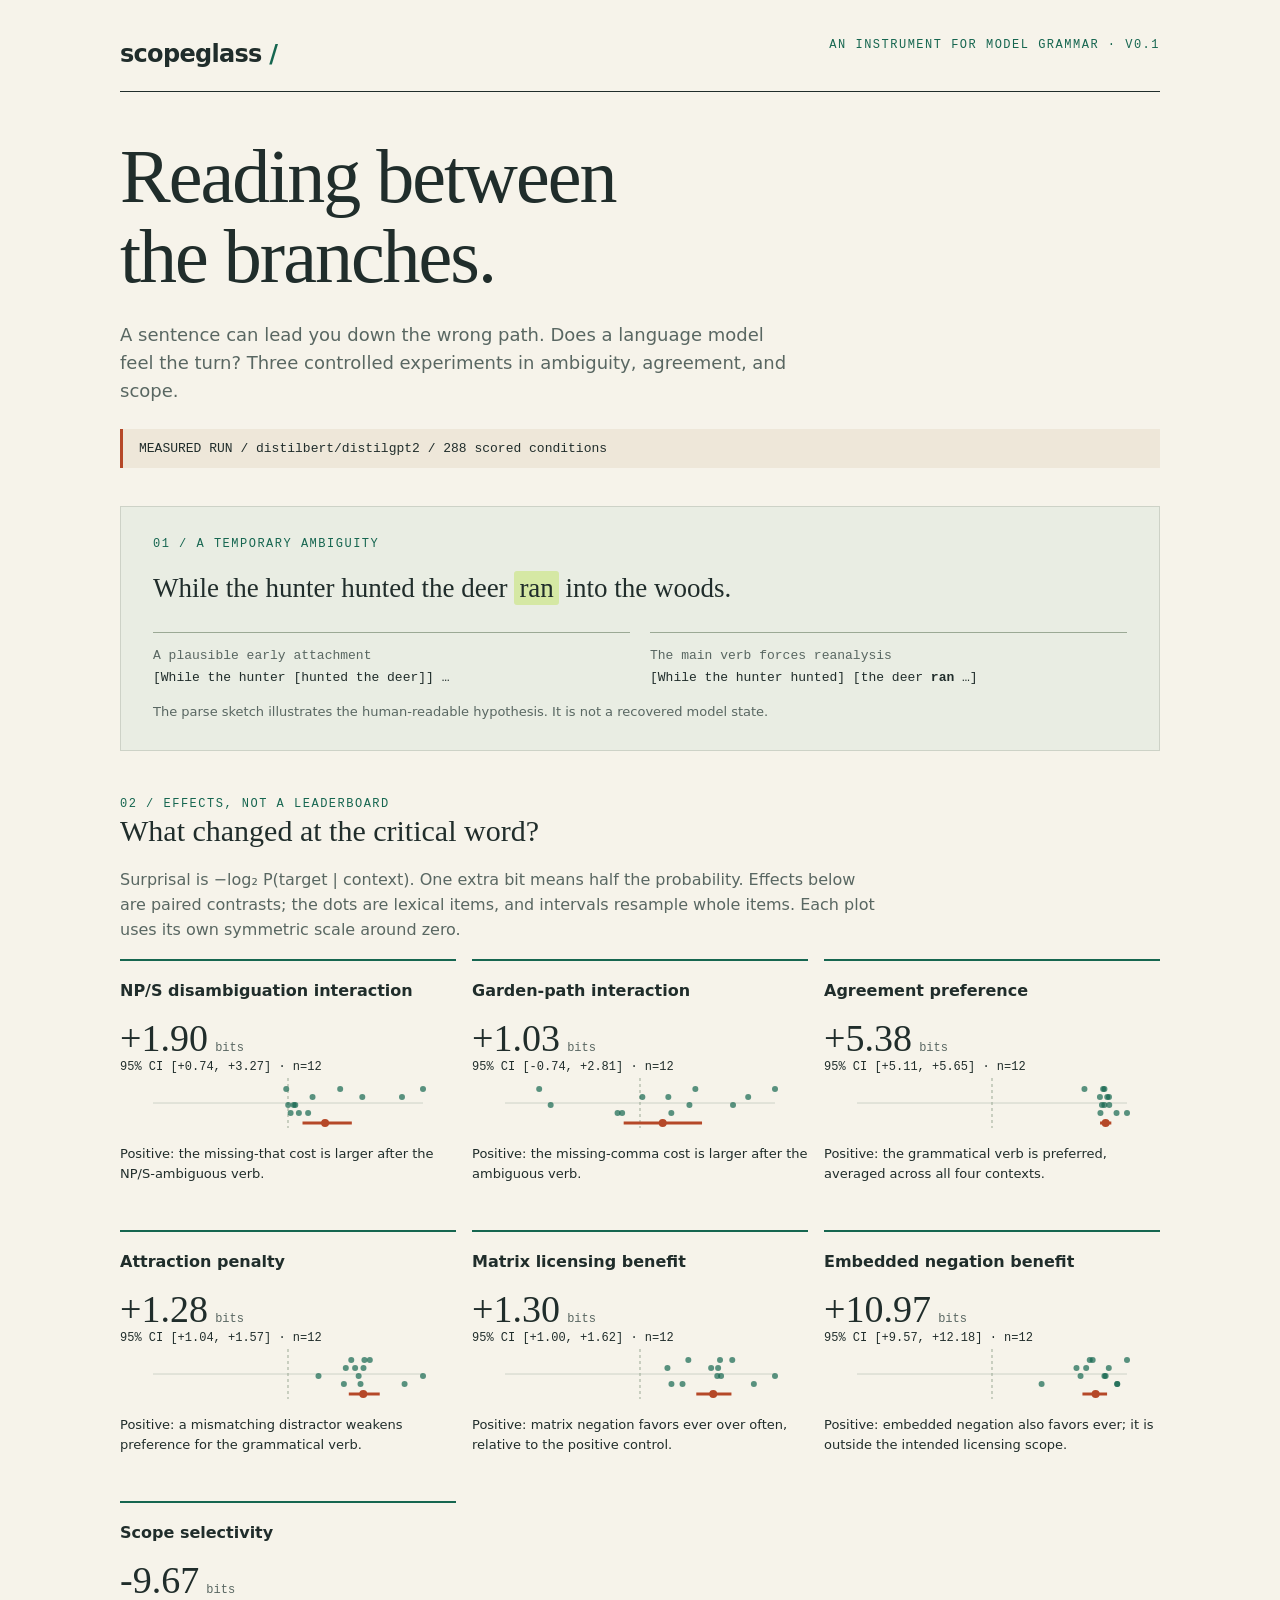
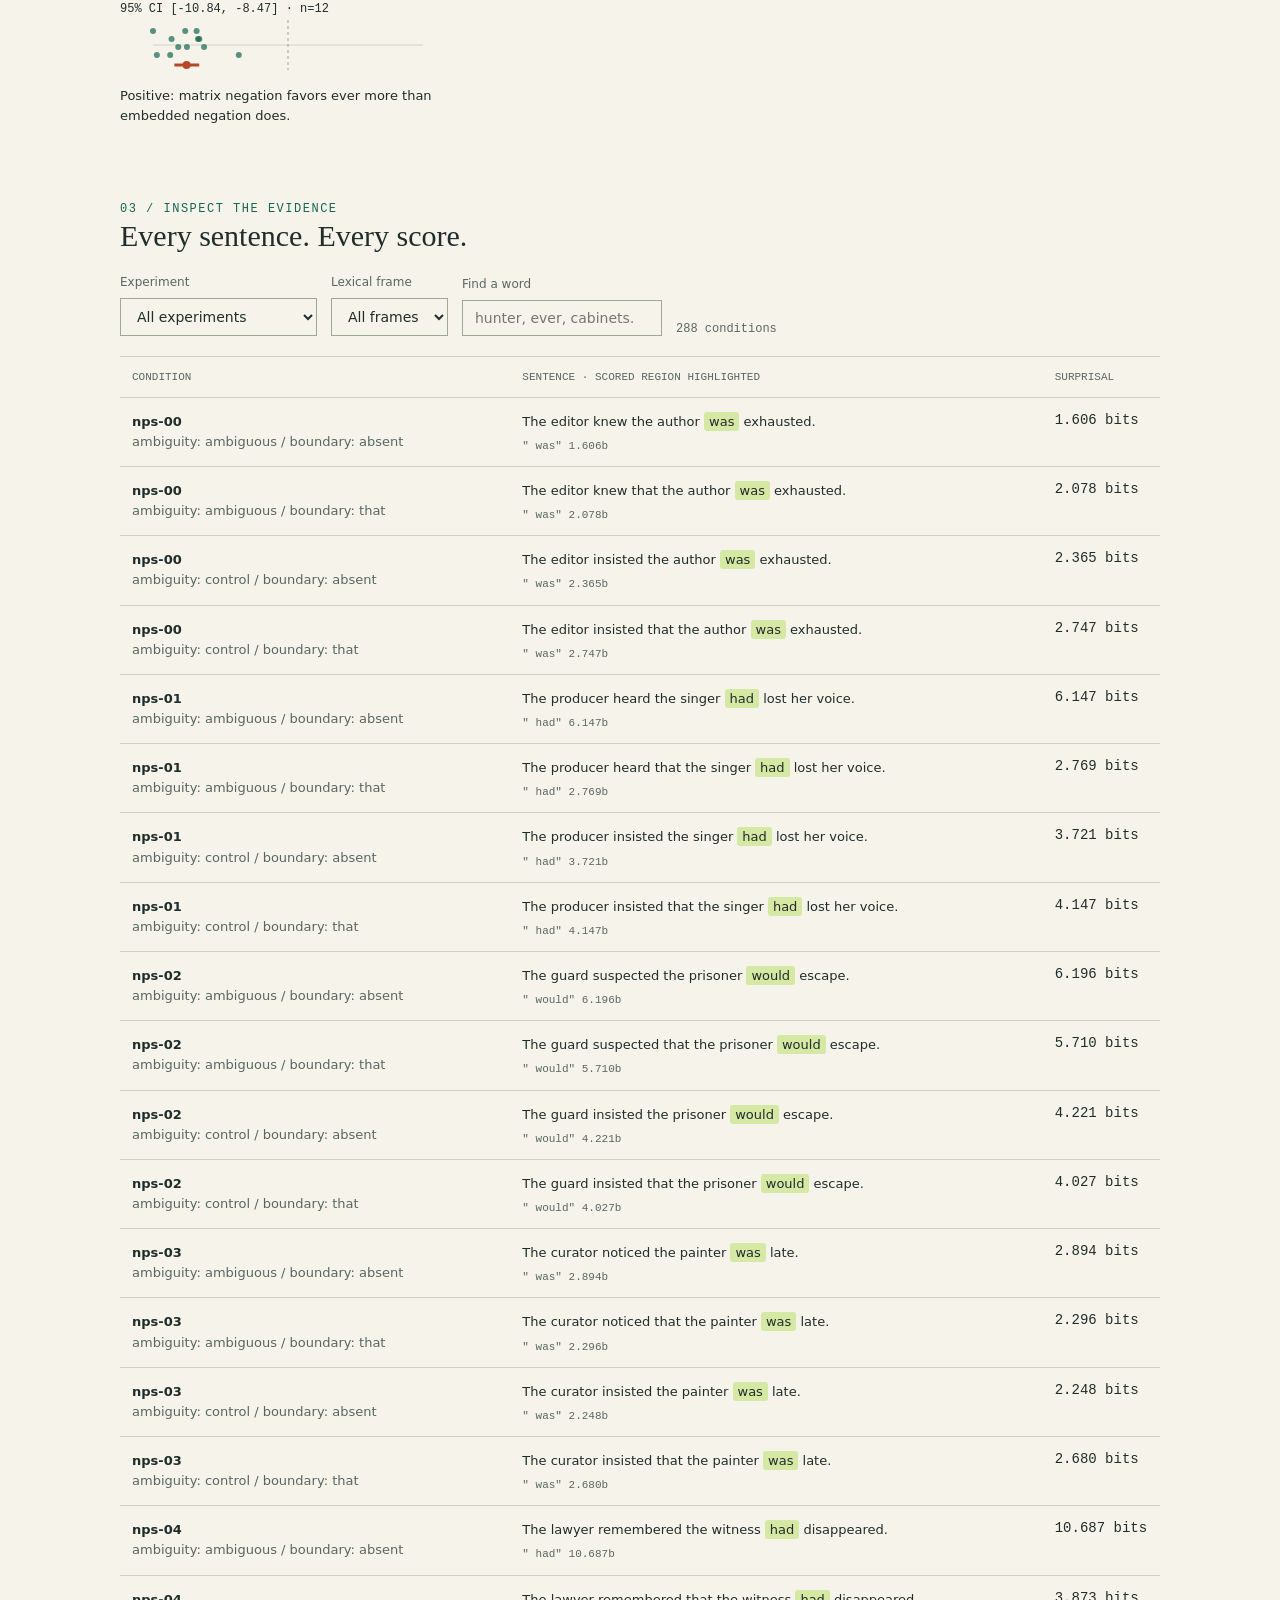
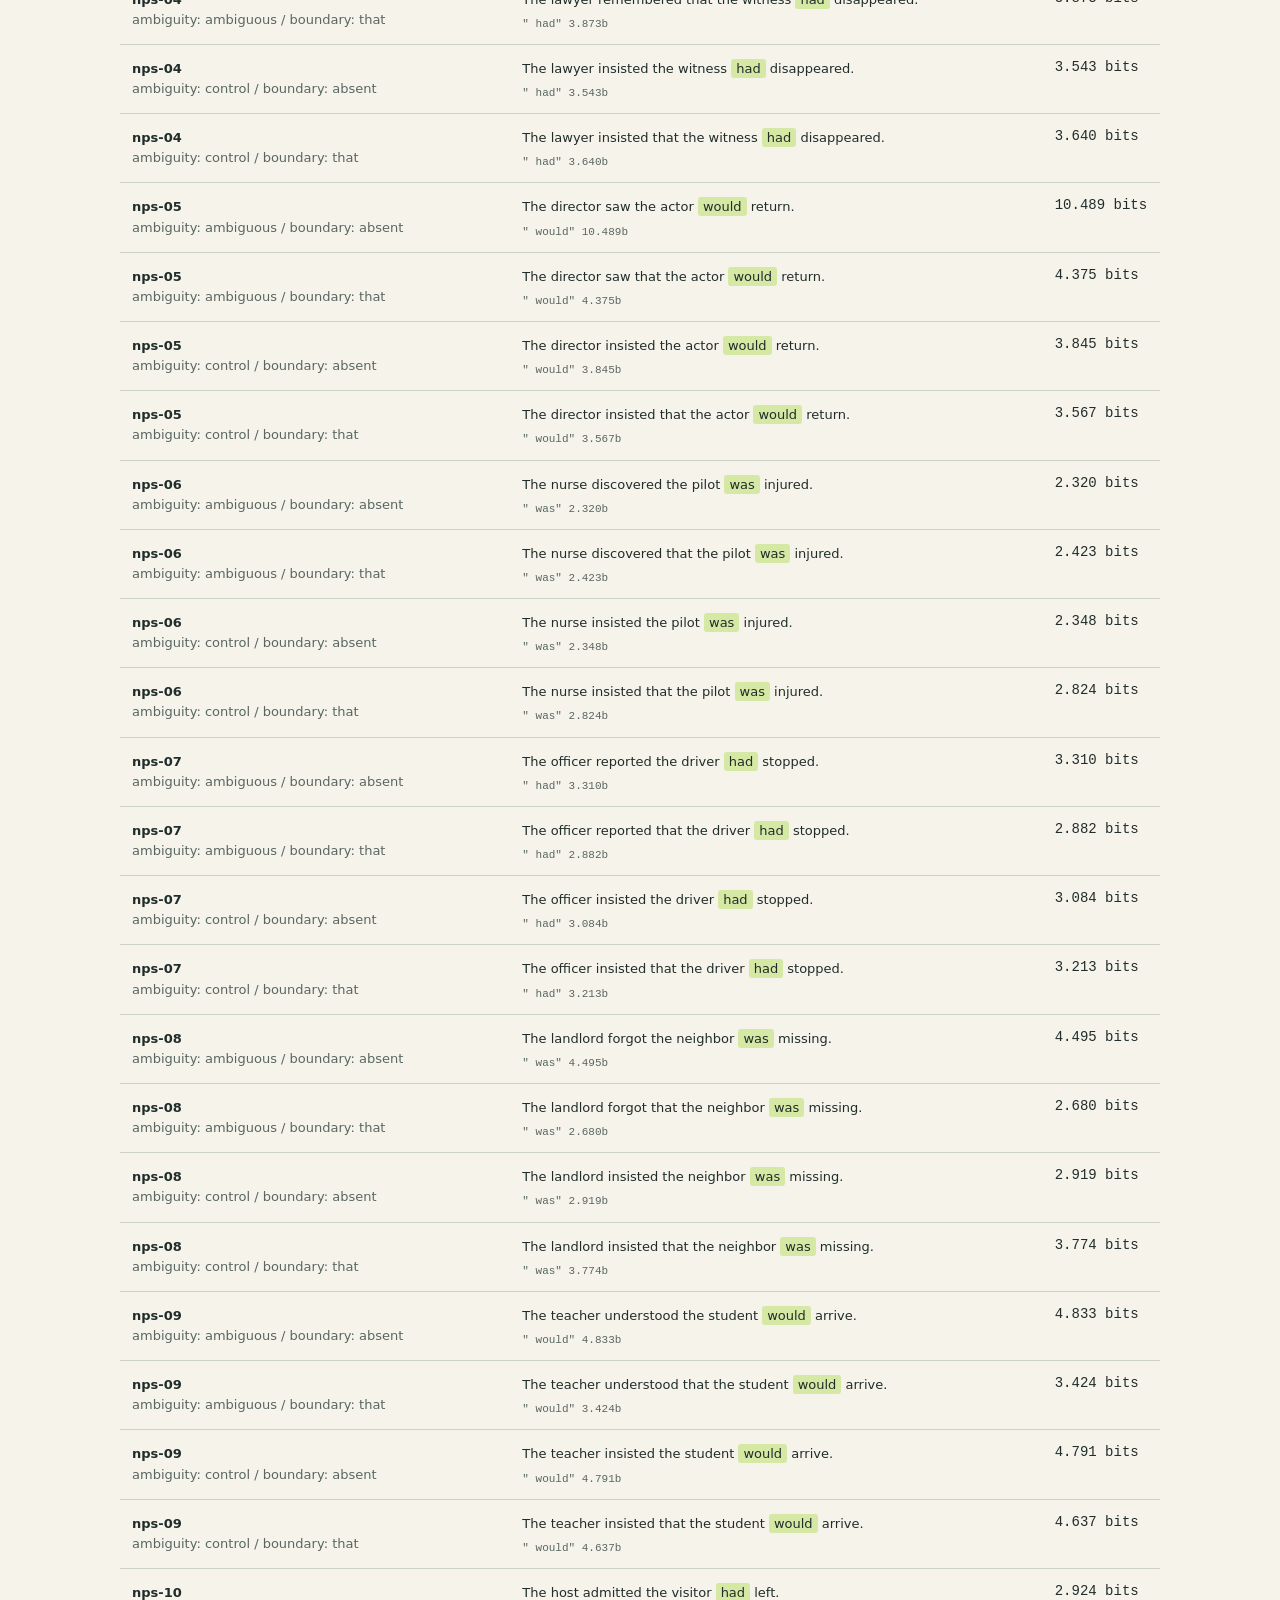
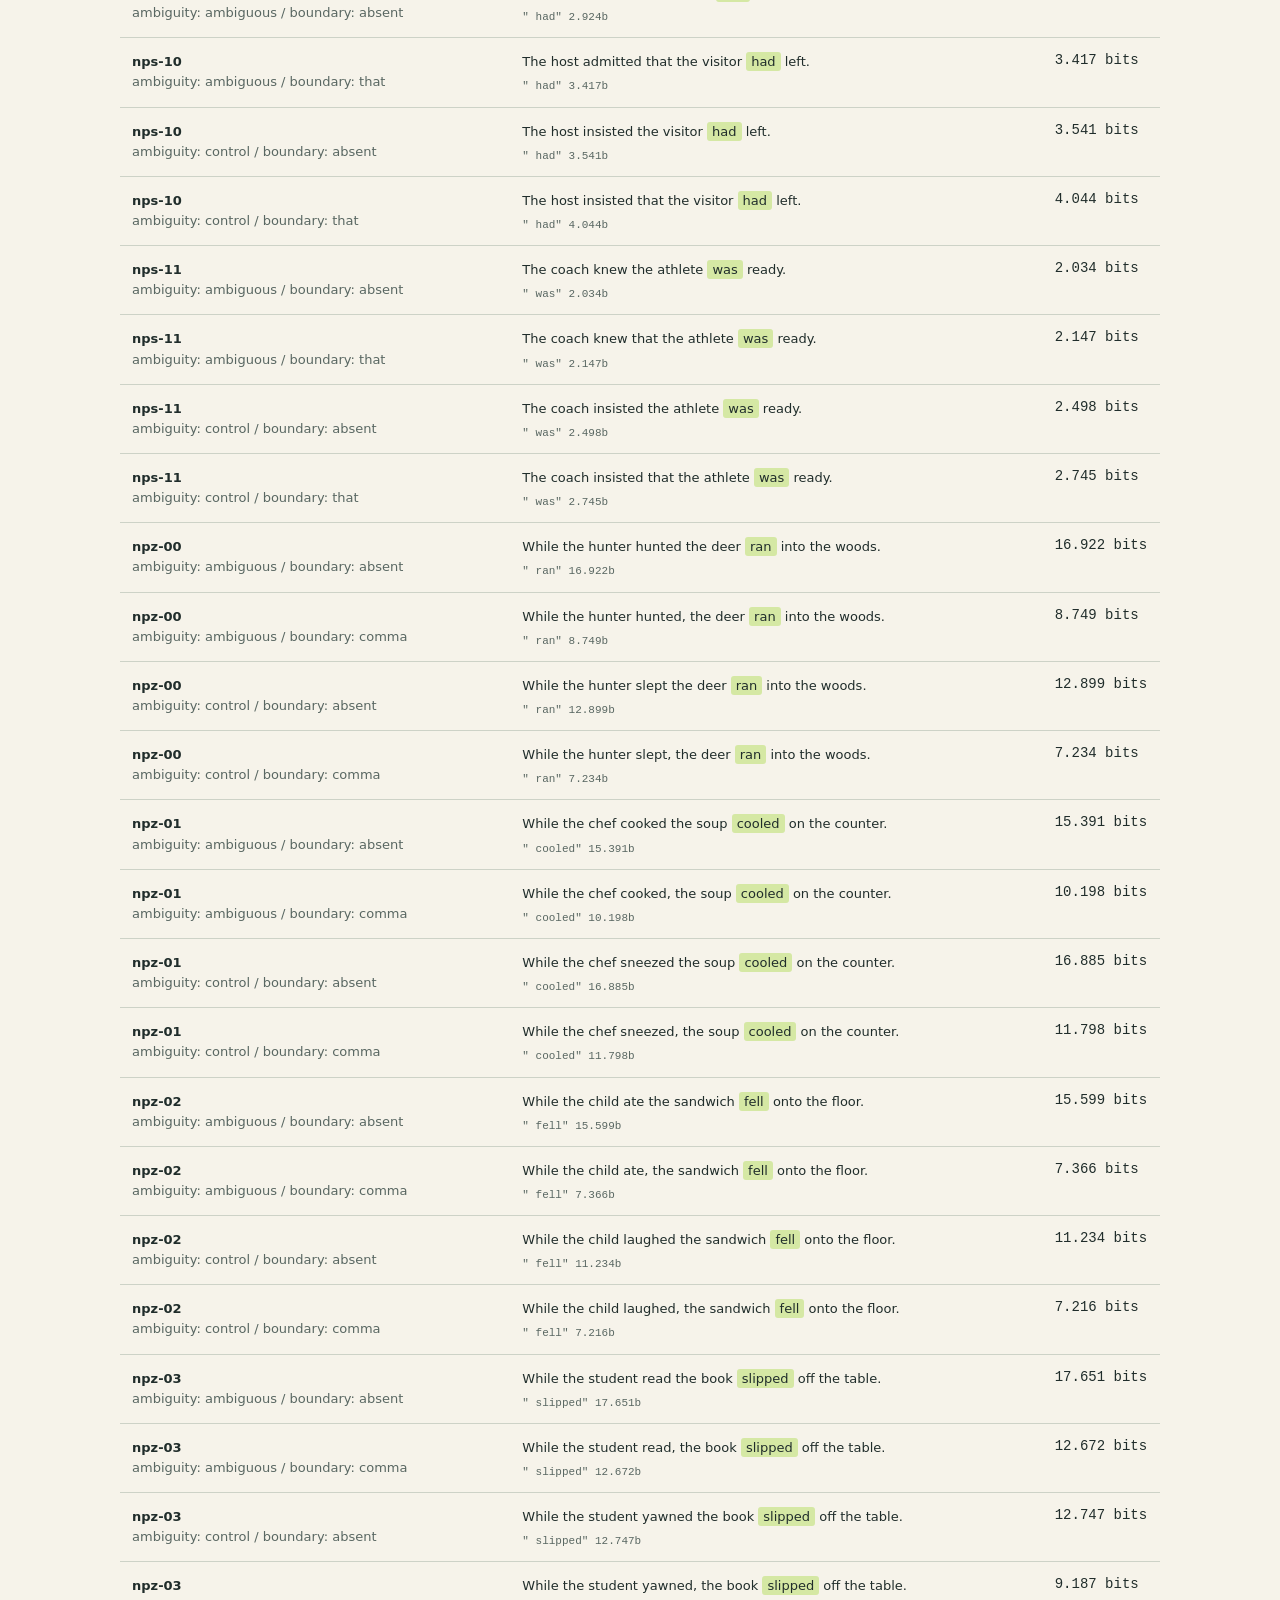
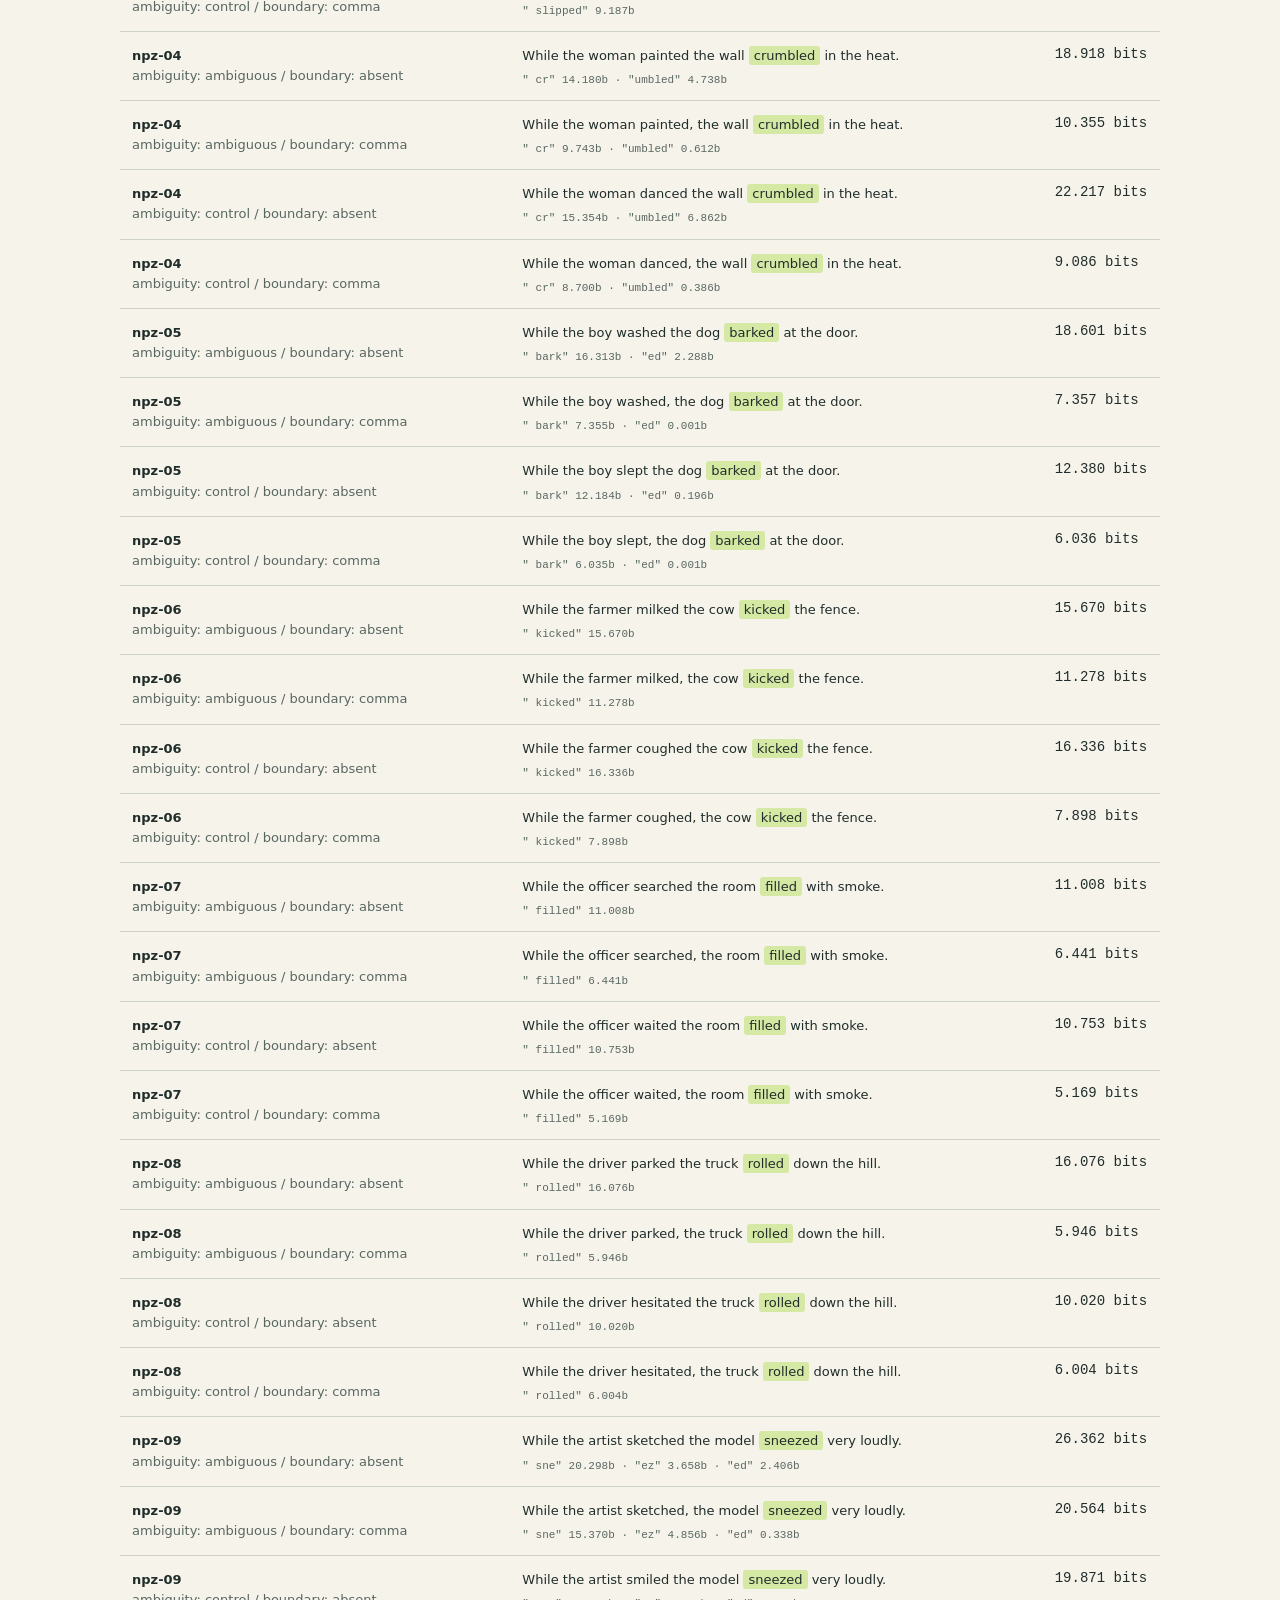
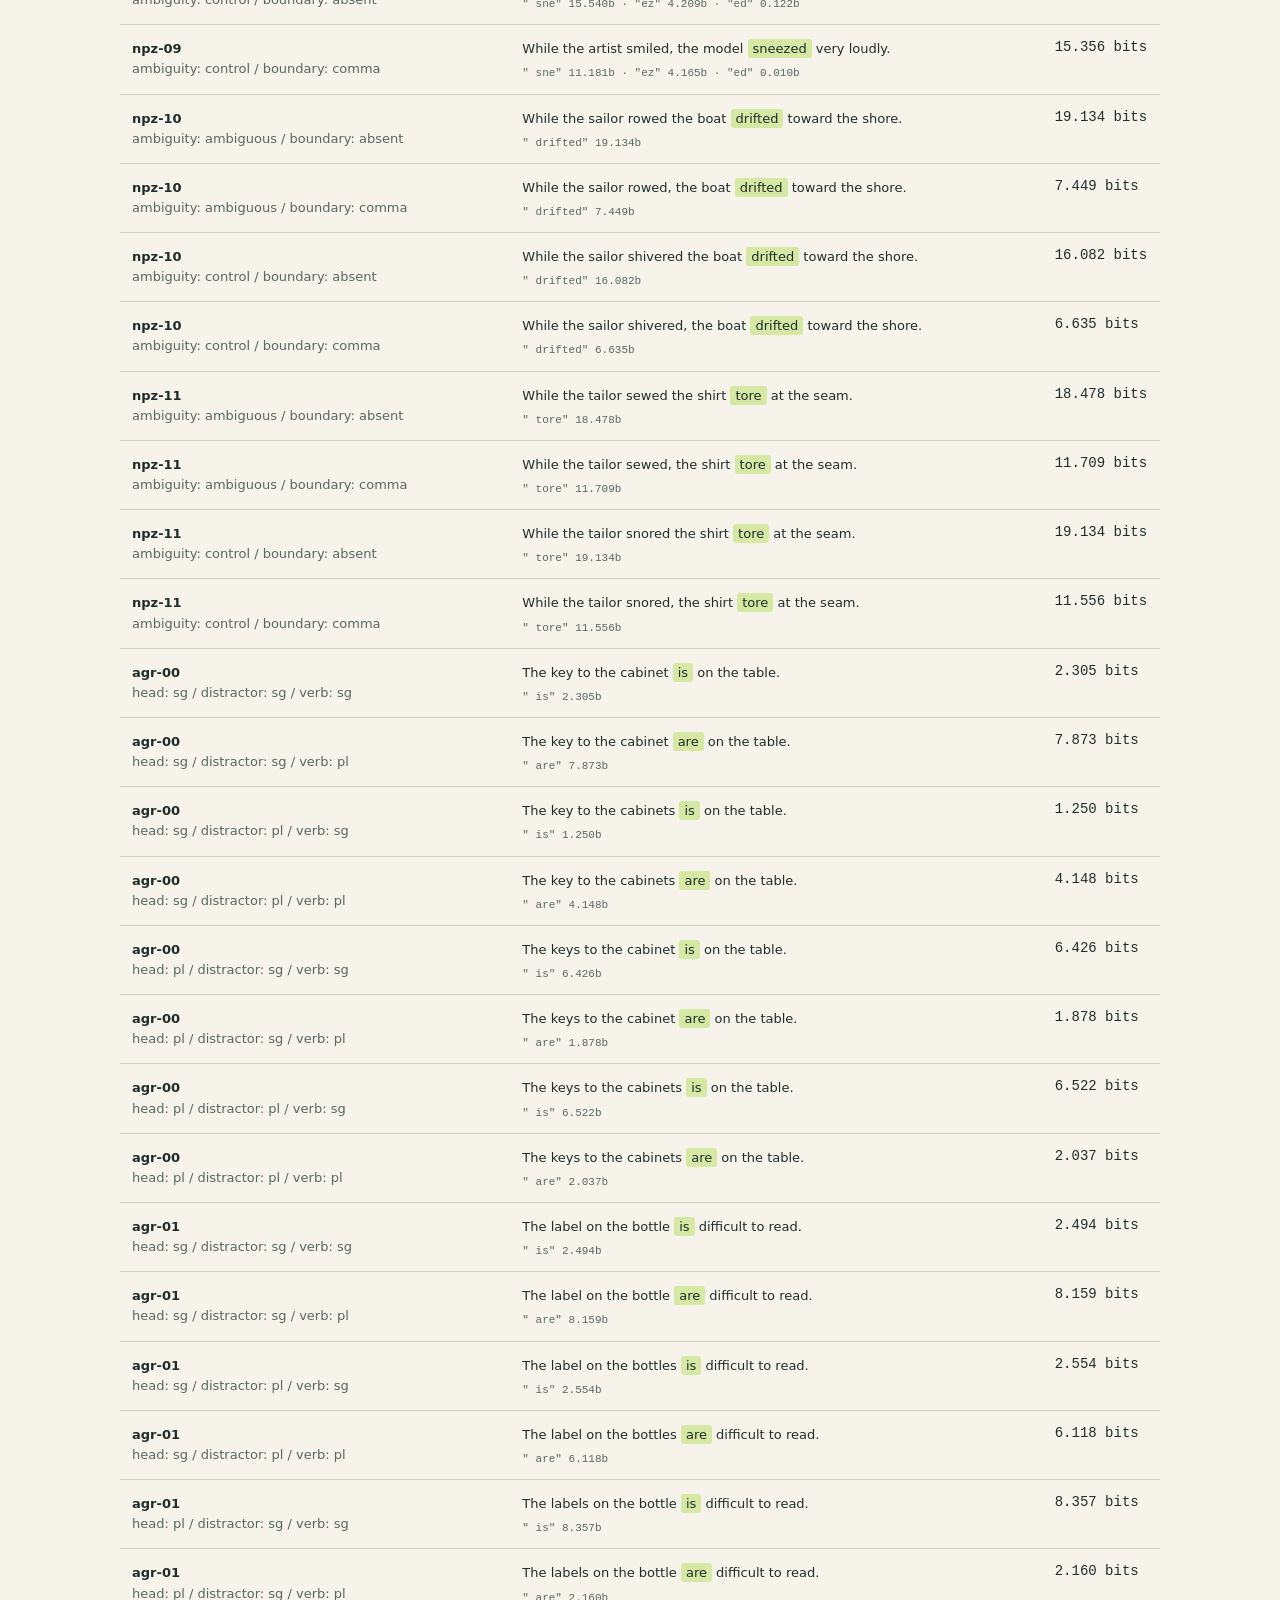
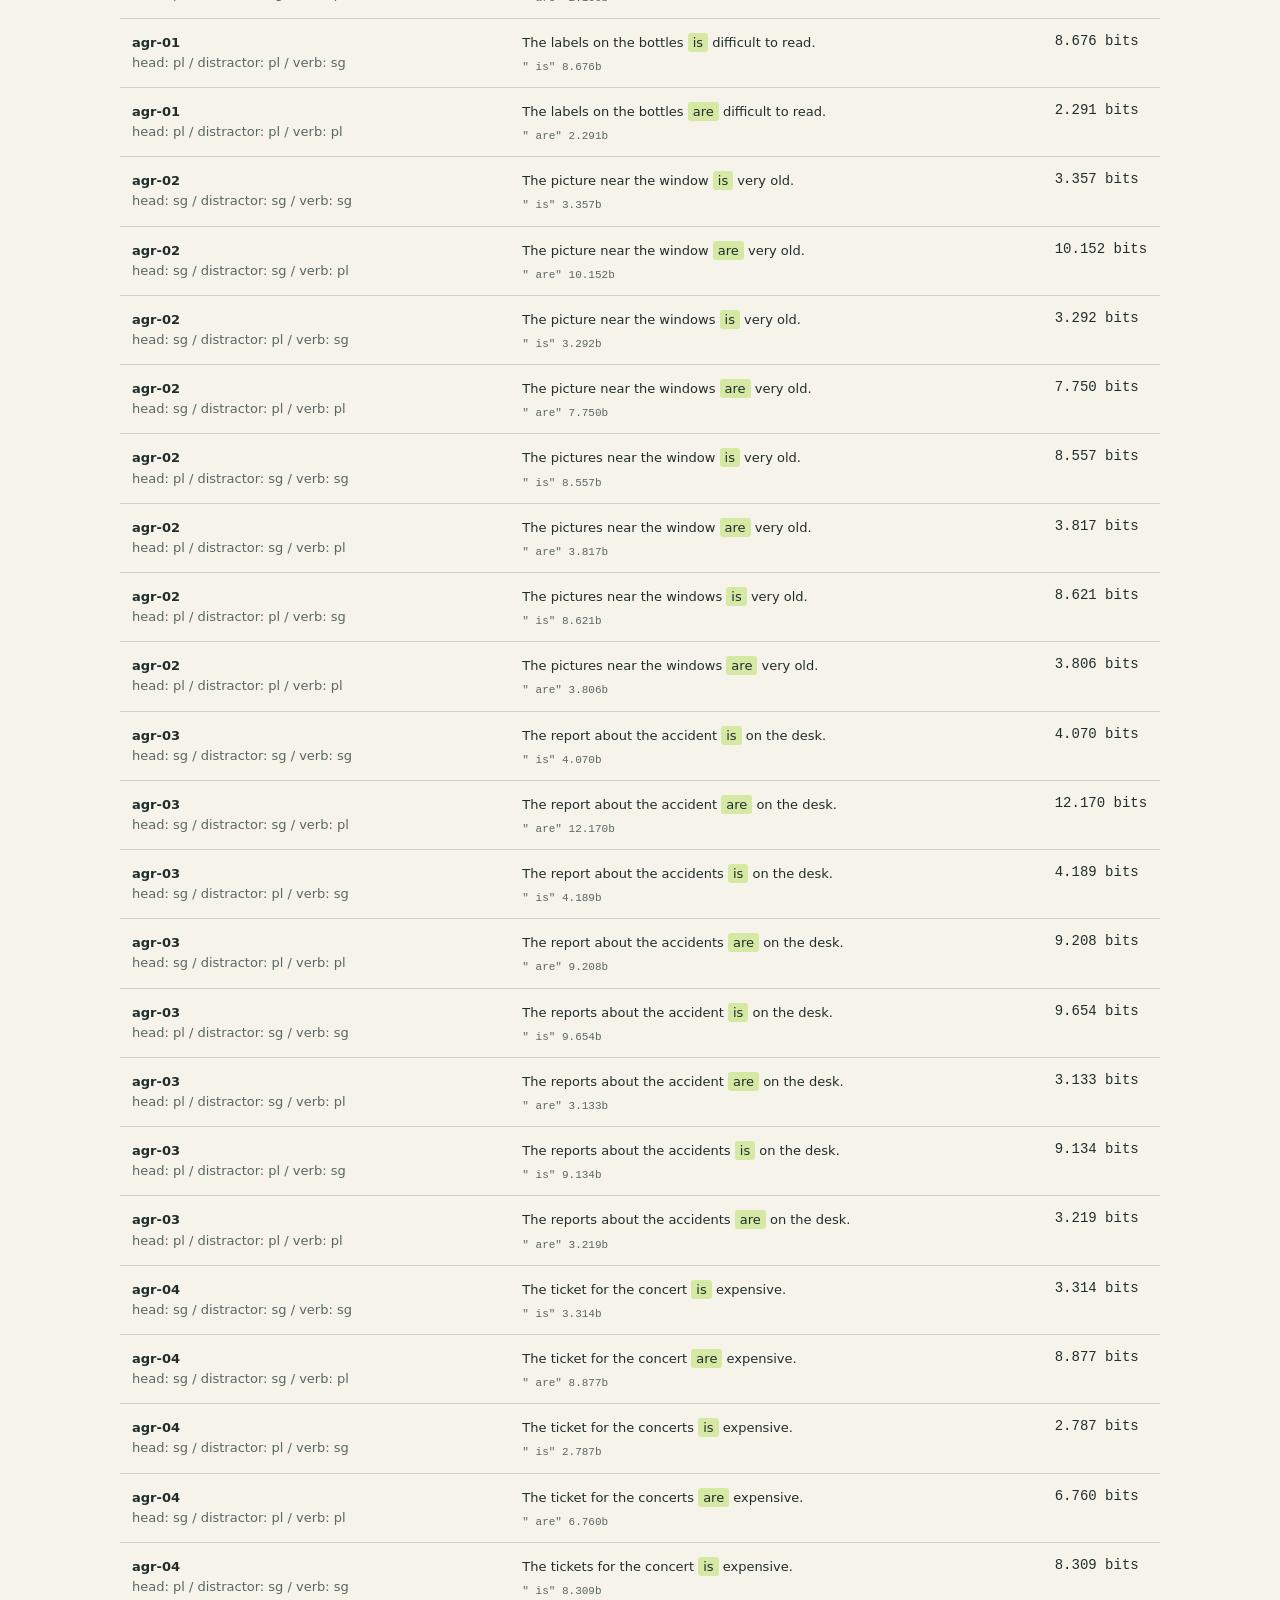
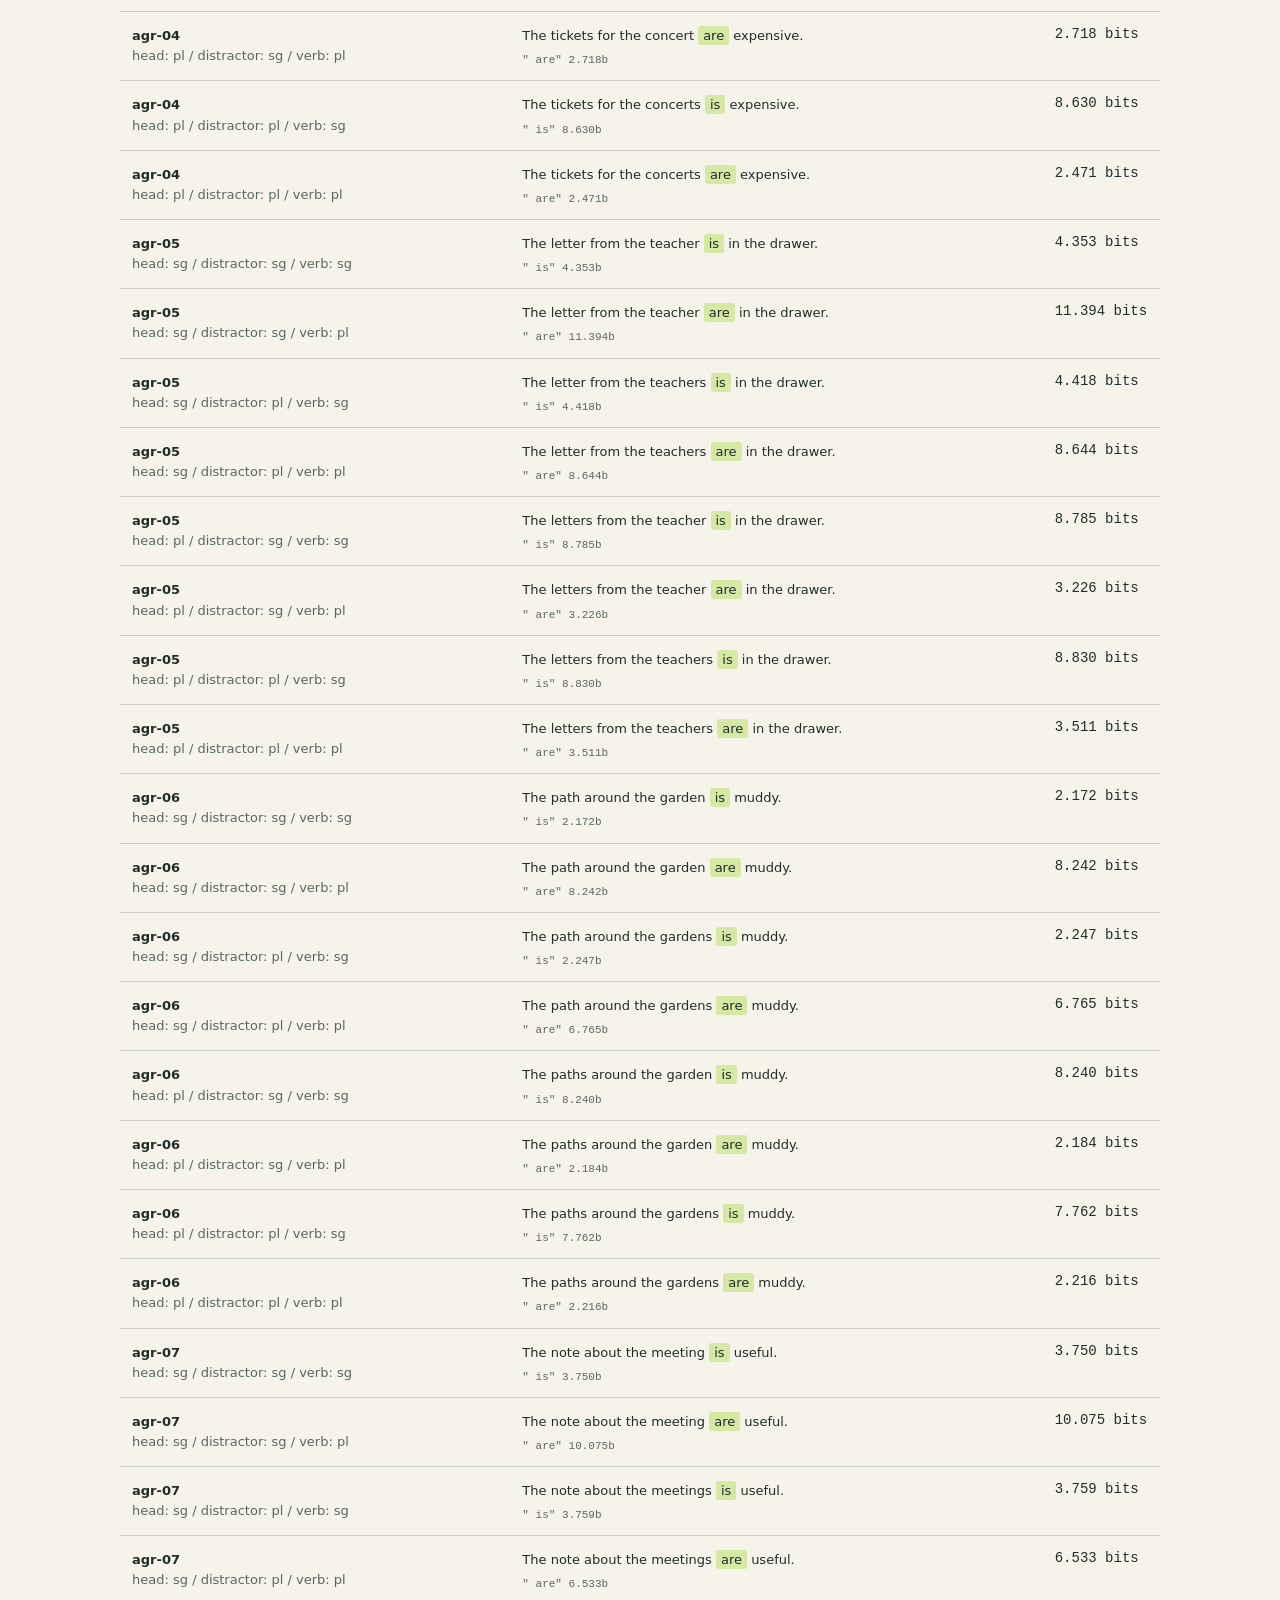
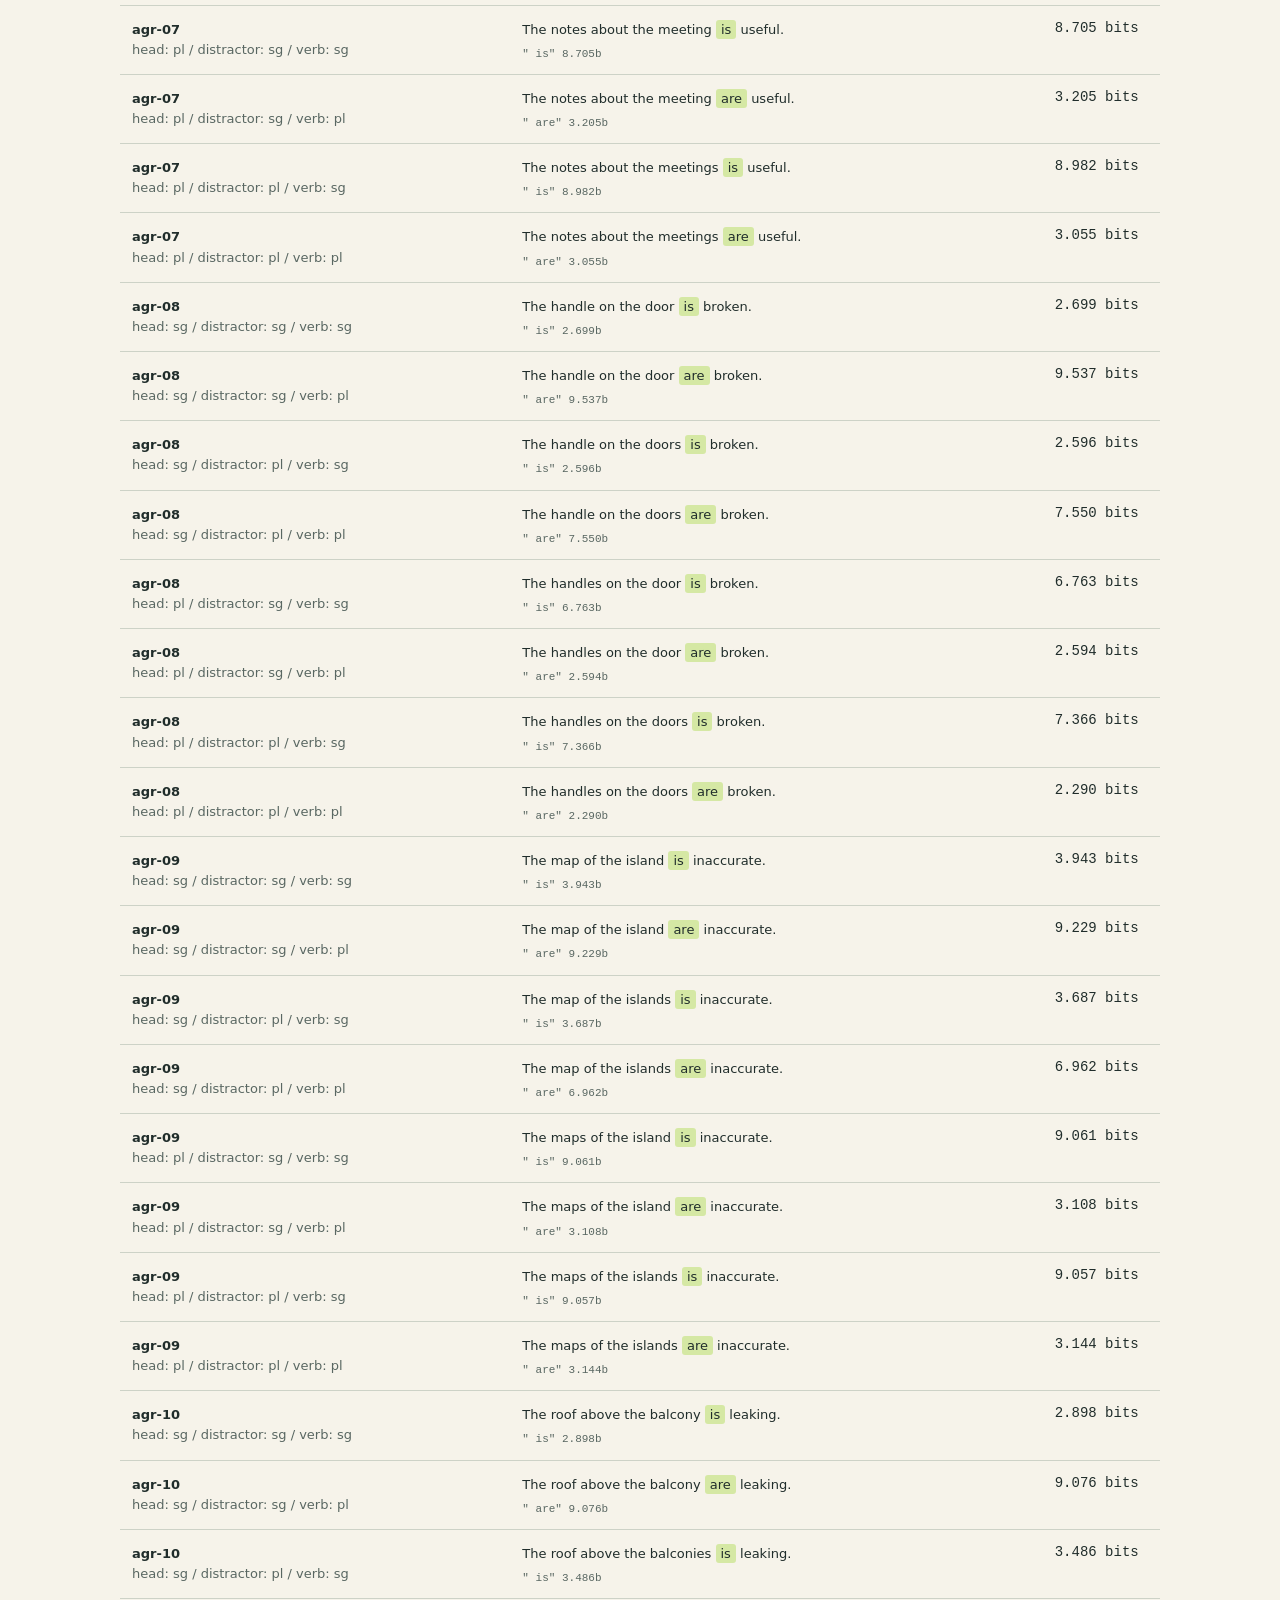
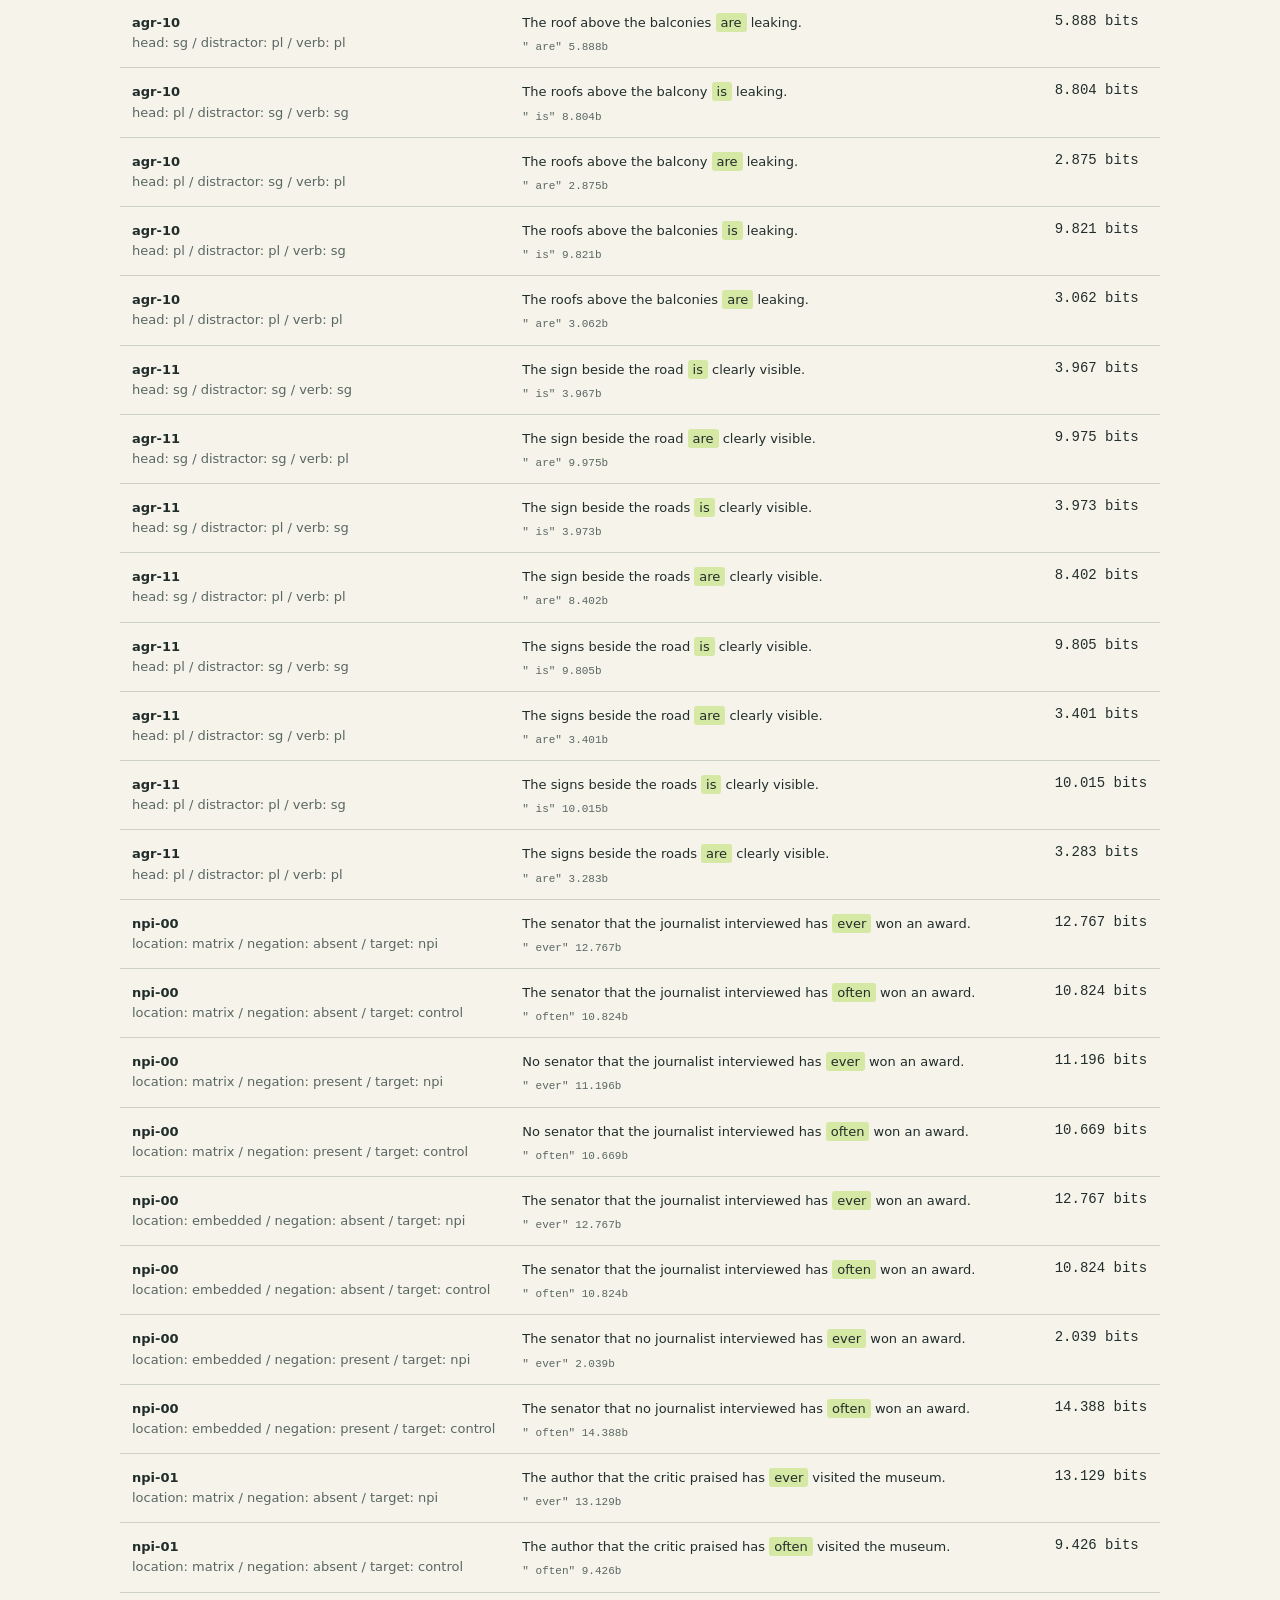
==== examples/distilgpt2-v2/report.html @ fc0a6b8c "Measure both GPT-2 and DistilGPT-2 on the expanded ambiguity suite" ====
<!doctype html>
<html lang="en">
<meta charset="utf-8">
<meta name="viewport" content="width=device-width, initial-scale=1">
<title>Scopeglass — Reading between the branches</title>
<style>
:root{--paper:#f6f3ea;--ink:#202d2b;--muted:#596762;--line:#cdd2c7;--green:#166650;--orange:#b54828}
*{box-sizing:border-box}body{margin:0;background:var(--paper);color:var(--ink);font:16px/1.55 system-ui,sans-serif}
main{max-width:1120px;margin:auto;padding:36px 40px 70px}header{display:flex;justify-content:space-between;border-bottom:1px solid var(--ink);padding-bottom:18px;gap:20px}
.brand{font-weight:750;letter-spacing:-.7px;font-size:24px}.eyebrow{font:12px/1.6 ui-monospace,monospace;text-transform:uppercase;letter-spacing:1.5px;color:var(--green)}
h1{font:normal clamp(42px,6vw,76px)/1.05 Georgia,serif;letter-spacing:-2px;max-width:780px;margin:45px 0 24px}h2{font:normal 30px Georgia,serif;margin:0 0 20px}h3{font-size:16px;margin:0 0 12px}p{max-width:760px} .intro{font-size:18px;color:var(--muted);max-width:670px}
.ribbon{padding:12px 16px;margin:25px 0;border-left:3px solid var(--orange);background:#eee7d9;font:13px ui-monospace,monospace;overflow-wrap:anywhere}
.specimen{margin:38px 0;background:#e9ede3;padding:28px 32px;border:1px solid var(--line)}.sentence{font:27px/1.6 Georgia,serif;margin:12px 0 22px}mark{background:#d5e8a4;color:var(--ink);padding:2px 5px;border-radius:3px}
.fork{display:grid;grid-template-columns:1fr 1fr;gap:20px;font:13px/1.7 ui-monospace,monospace}.fork>div{border-top:1px solid #9ba995;padding-top:12px}.muted{color:var(--muted)}
section{margin-top:44px} .cards{display:grid;grid-template-columns:repeat(3,1fr);gap:16px}.card{border-top:2px solid var(--green);padding:18px 0}.number{font:38px Georgia,serif}.unit{font:12px ui-monospace,monospace;color:var(--muted)}.card p{font-size:13px;margin:12px 0}
.ci{font:12px ui-monospace,monospace}.dotplot{width:100%;height:58px;display:block} .controls{display:flex;gap:14px;flex-wrap:wrap;align-items:end;margin:20px 0}label{font-size:12px;color:var(--muted);display:grid;gap:6px}select,input{background:transparent;color:var(--ink);border:1px solid #9ba995;padding:9px 12px;font:14px system-ui;max-width:100%}
.table-wrap{overflow:auto;border-top:1px solid var(--line)}table{border-collapse:collapse;width:100%;font-size:13px;text-align:left}th,td{padding:14px 12px;border-bottom:1px solid var(--line);vertical-align:top}th{font:11px ui-monospace,monospace;color:var(--muted);text-transform:uppercase;white-space:nowrap}td:first-child{min-width:150px}td:nth-child(2){min-width:340px} .bits{white-space:nowrap;font:14px ui-monospace,monospace}.token{font:11px ui-monospace,monospace;color:var(--muted);display:block;margin-top:8px}
details{margin-top:25px;border-top:1px solid var(--line);padding:16px 0}summary{cursor:pointer;font-weight:600}pre{font-size:12px;overflow:auto;white-space:pre-wrap;overflow-wrap:anywhere}footer{border-top:1px solid var(--ink);margin-top:48px;padding-top:16px;font-size:12px;color:var(--muted)}a{color:var(--green)} .count{font:12px ui-monospace,monospace;color:var(--muted)}
@media(max-width:700px){main{padding:24px 20px}.cards{grid-template-columns:1fr 1fr}.fork{grid-template-columns:1fr}header{flex-direction:column;gap:4px}.specimen{padding:20px}h1{letter-spacing:-1px}.sentence{font-size:23px}}
@media(max-width:430px){.cards{grid-template-columns:1fr}}
</style>
<main>
<header><div class="brand">scopeglass<span style="color:var(--green)"> /</span></div><div class="eyebrow">An instrument for model grammar · v0.1</div></header>
<h1>Reading between<br>the branches.</h1>
<p class="intro">A sentence can lead you down the wrong path. Does a language model feel the turn? Three controlled experiments in ambiguity, agreement, and scope.</p>
<div class="ribbon" id="provenance"></div>
<div class="specimen"><div class="eyebrow">01 / A temporary ambiguity</div>
<div class="sentence">While the hunter hunted the deer <mark>ran</mark> into the woods.</div>
<div class="fork"><div><span class="muted">A plausible early attachment</span><br>[While the hunter [hunted the deer]] …</div><div><span class="muted">The main verb forces reanalysis</span><br>[While the hunter hunted] [the deer <b>ran</b> …]</div></div>
<p class="muted" style="font-size:13px;margin-bottom:0">The parse sketch illustrates the human-readable hypothesis. It is not a recovered model state.</p></div>
<section><div class="eyebrow">02 / Effects, not a leaderboard</div><h2>What changed at the critical word?</h2>
<p class="muted">Surprisal is −log₂ P(target | context). One extra bit means half the probability. Effects below are paired contrasts; the dots are lexical items, and intervals resample whole items. Each plot uses its own symmetric scale around zero.</p>
<div class="cards" id="cards"></div></section>
<section><div class="eyebrow">03 / Inspect the evidence</div><h2>Every sentence. Every score.</h2>
<div class="controls"><label>Experiment<select id="experiment"><option value="all">All experiments</option><option value="garden_path">Garden paths · NP/Z</option><option value="agreement">Agreement attraction</option><option value="polarity">Polarity & scope</option></select></label><label>Lexical frame<select id="item"><option value="all">All frames</option></select></label><label>Find a word<input id="search" placeholder="hunter, ever, cabinets…" type="search"></label><span id="count" class="count" aria-live="polite"></span></div>
<div class="table-wrap"><table><thead><tr><th>Condition</th><th>Sentence · scored region highlighted</th><th>Surprisal</th></tr></thead><tbody id="rows"></tbody></table></div>
</section>
<details><summary>How to read these experiments</summary>
<p><b>Garden paths.</b> Cross an optionally transitive verb with an intransitive control, and a comma with no comma. At the main verb, subtract the control's comma benefit from the ambiguous verb's comma benefit. A positive interaction is compatible with garden-path sensitivity.</p>
<p><b>Agreement.</b> Cross subject number, distractor number, and verb number. The preference is surprisal(wrong verb) − surprisal(correct verb). The attraction penalty is the loss of this preference when the distractor's number mismatches the subject.</p>
<p><b>Polarity.</b> Cross negation presence, its location, and ever/often. Measure how much negation changes the preference for ever over often. Scope selectivity is the matrix benefit minus the embedded benefit.</p>
<p>These are small, authored English materials: 12 frames per experiment. Bootstrap intervals describe this item set, not all language. Verb frequency, plausibility, punctuation, lexical choice, and training overlap remain possible confounds. Surprisal is behavioral evidence; it does not establish that a model represents a particular parse, or that people would show the same effect. Spillover is displayed but not scored.</p>
</details>
<details><summary>Run provenance & reproducibility</summary><pre id="metadata"></pre></details>
<footer>Scopeglass / Original materials, inspectable contrasts, no aggregate grammar grade. <a href="https://github.com/eyezhick/scopeglass">Source & methods ↗</a></footer>
</main>
<script id="run-data" type="application/json">{"schema_version": 1, "metadata": {"backend": "huggingface", "model": "distilbert/distilgpt2", "revision": "2290a62682d06624634c1f46a6ad5be0f47f38aa", "device": "cpu", "empirical": true, "torch": "2.14.1", "transformers": "4.57.6", "dtype": "torch.float32", "scopeglass": "0.1.0", "python": "3.14.6", "platform": "macOS-26.5.2-arm64-arm-64bit-Mach-O", "created_utc": "2026-10-03T07:25:10.719020+00:00", "stimuli_sha256": "b08482960b79dac5eff99c0246055b3172cebf8b9737fdea3dedd5414592395e", "threads": 4, "experiment": "all"}, "analysis": {"samples": 2000, "seed": 17}, "summary": [{"key": "np_s", "title": "NP/S disambiguation interaction", "interpretation": "Positive: the missing-that cost is larger after the NP/S-ambiguous verb.", "estimate": 1.8985077838102977, "ci95": [0.7425389029085636, 3.267869195342064], "n_items": 12, "items": [{"item": "nps-00", "value": -0.08982503414154053}, {"item": "nps-01", "value": 3.803119659423828}, {"item": "nps-02", "value": 0.29239559173583984}, {"item": "nps-03", "value": 1.0301861763000488}, {"item": "nps-04", "value": 6.9111998081207275}, {"item": "nps-05", "value": 5.835189342498779}, {"item": "nps-06", "value": 0.37283825874328613}, {"item": "nps-07", "value": 0.5570709705352783}, {"item": "nps-08", "value": 2.6707308292388916}, {"item": "nps-09", "value": 1.255937099456787}, {"item": "nps-10", "value": 0.010032176971435547}, {"item": "nps-11", "value": 0.13321852684020996}]}, {"key": "garden_path", "title": "Garden-path interaction", "interpretation": "Positive: the missing-comma cost is larger after the ambiguous verb.", "estimate": 1.0288025009989117, "ci95": [-0.7393104179141422, 2.8102173212896244], "n_items": 12, "items": [{"item": "npz-00", "value": 2.507178783416748}, {"item": "npz-01", "value": 0.1069192886352539}, {"item": "npz-02", "value": 4.214169025421143}, {"item": "npz-03", "value": 1.4188146591186523}, {"item": "npz-04", "value": -4.567250609397888}, {"item": "npz-05", "value": 4.9004343203268945}, {"item": "npz-06", "value": -4.046112537384033}, {"item": "npz-07", "value": -1.01676607131958}, {"item": "npz-08", "value": 6.115505218505859}, {"item": "npz-09", "value": 1.2830079961568117}, {"item": "npz-10", "value": 2.2387242317199707}, {"item": "npz-11", "value": -0.8089942932128906}]}, {"key": "agreement_margin", "title": "Agreement preference", "interpretation": "Positive: the grammatical verb is preferred, averaged across all four contexts.", "estimate": 5.377585130433242, "ci95": [5.112903799054523, 5.6465639935806395], "n_items": 12, "items": [{"item": "agr-00", "value": 4.374843806028366}, {"item": "agr-01", "value": 5.452656328678131}, {"item": "agr-02", "value": 5.202011406421661}, {"item": "agr-03", "value": 6.388574659824371}, {"item": "agr-04", "value": 5.321492552757263}, {"item": "agr-05", "value": 5.536322355270386}, {"item": "agr-06", "value": 5.547597825527191}, {"item": "agr-07", "value": 5.131406486034393}, {"item": "agr-08", "value": 5.2592350244522095}, {"item": "agr-09", "value": 5.106860935688019}, {"item": "agr-10", "value": 5.316842198371887}, {"item": "agr-11", "value": 5.8931779861450195}]}, {"key": "attraction", "title": "Attraction penalty", "interpretation": "Positive: a mismatching distractor weakens preference for the grammatical verb.", "estimate": 1.2840316941340764, "ci95": [1.0372305703659852, 1.5651056817422309], "n_items": 12, "items": [{"item": "agr-00", "value": 1.3040936589241028}, {"item": "agr-01", "value": 1.1449209451675415}, {"item": "agr-02", "value": 1.2055097818374634}, {"item": "agr-03", "value": 1.237383484840393}, {"item": "agr-04", "value": 1.0796492099761963}, {"item": "agr-05", "value": 1.2881028652191162}, {"item": "agr-06", "value": 0.5204578638076782}, {"item": "agr-07", "value": 1.9891873598098755}, {"item": "agr-08", "value": 1.3959929943084717}, {"item": "agr-09", "value": 0.9859756231307983}, {"item": "agr-10", "value": 2.303384304046631}, {"item": "agr-11", "value": 0.9537222385406494}]}, {"key": "matrix_licensing", "title": "Matrix licensing benefit", "interpretation": "Positive: matrix negation favors ever over often, relative to the positive control.", "estimate": 1.2962124347686768, "ci95": [0.9966971596082052, 1.6190838813781738], "n_items": 12, "items": [{"item": "npi-00", "value": 1.4167289733886719}, {"item": "npi-01", "value": 1.2596826553344727}, {"item": "npi-02", "value": 1.435805320739746}, {"item": "npi-03", "value": 0.7529153823852539}, {"item": "npi-04", "value": 0.855708122253418}, {"item": "npi-05", "value": 1.3827953338623047}, {"item": "npi-06", "value": 1.36798095703125}, {"item": "npi-07", "value": 2.016033172607422}, {"item": "npi-08", "value": 1.6335878372192383}, {"item": "npi-09", "value": 0.48584461212158203}, {"item": "npi-10", "value": 2.3902883529663086}, {"item": "npi-11", "value": 0.5571784973144531}]}, {"key": "embedded_licensing", "title": "Embedded negation benefit", "interpretation": "Positive: embedded negation also favors ever; it is outside the intended licensing scope.", "estimate": 10.971032043298086, "ci95": [9.574927103022734, 12.183781048158803], "n_items": 12, "items": [{"item": "npi-00", "value": 14.293183088302612}, {"item": "npi-01", "value": 12.365161418914795}, {"item": "npi-02", "value": 11.90241003036499}, {"item": "npi-03", "value": 13.260451793670654}, {"item": "npi-04", "value": 10.659291982650757}, {"item": "npi-05", "value": 9.969424486160278}, {"item": "npi-06", "value": 9.374249696731567}, {"item": "npi-07", "value": 13.254012107849121}, {"item": "npi-08", "value": 10.348887205123901}, {"item": "npi-09", "value": 8.943472385406494}, {"item": "npi-10", "value": 12.030860900878906}, {"item": "npi-11", "value": 5.250979423522949}]}, {"key": "scope_selectivity", "title": "Scope selectivity", "interpretation": "Positive: matrix negation favors ever more than embedded negation does.", "estimate": -9.67481960852941, "ci95": [-10.840826528767744, -8.468230697015922], "n_items": 12, "items": [{"item": "npi-00", "value": -12.87645411491394}, {"item": "npi-01", "value": -11.105478763580322}, {"item": "npi-02", "value": -10.466604709625244}, {"item": "npi-03", "value": -12.5075364112854}, {"item": "npi-04", "value": -9.803583860397339}, {"item": "npi-05", "value": -8.586629152297974}, {"item": "npi-06", "value": -8.006268739700317}, {"item": "npi-07", "value": -11.2379789352417}, {"item": "npi-08", "value": -8.715299367904663}, {"item": "npi-09", "value": -8.457627773284912}, {"item": "npi-10", "value": -9.640572547912598}, {"item": "npi-11", "value": -4.693800926208496}]}], "rows": [{"id": "nps-00-ambiguous-absent", "item": "nps-00", "experiment": "np_s", "context": "The editor knew the author", "target": " was", "spillover": " exhausted.", "factors": {"ambiguity": "ambiguous", "boundary": "absent"}, "surprisal_bits": 1.6061114072799683, "tokens": [{"id": 373, "text": " was", "bits": 1.6061114072799683}]}, {"id": "nps-00-ambiguous-that", "item": "nps-00", "experiment": "np_s", "context": "The editor knew that the author", "target": " was", "spillover": " exhausted.", "factors": {"ambiguity": "ambiguous", "boundary": "that"}, "surprisal_bits": 2.078124761581421, "tokens": [{"id": 373, "text": " was", "bits": 2.078124761581421}]}, {"id": "nps-00-control-absent", "item": "nps-00", "experiment": "np_s", "context": "The editor insisted the author", "target": " was", "spillover": " exhausted.", "factors": {"ambiguity": "control", "boundary": "absent"}, "surprisal_bits": 2.3648648262023926, "tokens": [{"id": 373, "text": " was", "bits": 2.3648648262023926}]}, {"id": "nps-00-control-that", "item": "nps-00", "experiment": "np_s", "context": "The editor insisted that the author", "target": " was", "spillover": " exhausted.", "factors": {"ambiguity": "control", "boundary": "that"}, "surprisal_bits": 2.7470531463623047, "tokens": [{"id": 373, "text": " was", "bits": 2.7470531463623047}]}, {"id": "nps-01-ambiguous-absent", "item": "nps-01", "experiment": "np_s", "context": "The producer heard the singer", "target": " had", "spillover": " lost her voice.", "factors": {"ambiguity": "ambiguous", "boundary": "absent"}, "surprisal_bits": 6.14661169052124, "tokens": [{"id": 550, "text": " had", "bits": 6.14661169052124}]}, {"id": "nps-01-ambiguous-that", "item": "nps-01", "experiment": "np_s", "context": "The producer heard that the singer", "target": " had", "spillover": " lost her voice.", "factors": {"ambiguity": "ambiguous", "boundary": "that"}, "surprisal_bits": 2.7692770957946777, "tokens": [{"id": 550, "text": " had", "bits": 2.7692770957946777}]}, {"id": "nps-01-control-absent", "item": "nps-01", "experiment": "np_s", "context": "The producer insisted the singer", "target": " had", "spillover": " lost her voice.", "factors": {"ambiguity": "control", "boundary": "absent"}, "surprisal_bits": 3.721048355102539, "tokens": [{"id": 550, "text": " had", "bits": 3.721048355102539}]}, {"id": "nps-01-control-that", "item": "nps-01", "experiment": "np_s", "context": "The producer insisted that the singer", "target": " had", "spillover": " lost her voice.", "factors": {"ambiguity": "control", "boundary": "that"}, "surprisal_bits": 4.146833419799805, "tokens": [{"id": 550, "text": " had", "bits": 4.146833419799805}]}, {"id": "nps-02-ambiguous-absent", "item": "nps-02", "experiment": "np_s", "context": "The guard suspected the prisoner", "target": " would", "spillover": " escape.", "factors": {"ambiguity": "ambiguous", "boundary": "absent"}, "surprisal_bits": 6.195634841918945, "tokens": [{"id": 561, "text": " would", "bits": 6.195634841918945}]}, {"id": "nps-02-ambiguous-that", "item": "nps-02", "experiment": "np_s", "context": "The guard suspected that the prisoner", "target": " would", "spillover": " escape.", "factors": {"ambiguity": "ambiguous", "boundary": "that"}, "surprisal_bits": 5.709812164306641, "tokens": [{"id": 561, "text": " would", "bits": 5.709812164306641}]}, {"id": "nps-02-control-absent", "item": "nps-02", "experiment": "np_s", "context": "The guard insisted the prisoner", "target": " would", "spillover": " escape.", "factors": {"ambiguity": "control", "boundary": "absent"}, "surprisal_bits": 4.220502853393555, "tokens": [{"id": 561, "text": " would", "bits": 4.220502853393555}]}, {"id": "nps-02-control-that", "item": "nps-02", "experiment": "np_s", "context": "The guard insisted that the prisoner", "target": " would", "spillover": " escape.", "factors": {"ambiguity": "control", "boundary": "that"}, "surprisal_bits": 4.02707576751709, "tokens": [{"id": 561, "text": " would", "bits": 4.02707576751709}]}, {"id": "nps-03-ambiguous-absent", "item": "nps-03", "experiment": "np_s", "context": "The curator noticed the painter", "target": " was", "spillover": " late.", "factors": {"ambiguity": "ambiguous", "boundary": "absent"}, "surprisal_bits": 2.8936238288879395, "tokens": [{"id": 373, "text": " was", "bits": 2.8936238288879395}]}, {"id": "nps-03-ambiguous-that", "item": "nps-03", "experiment": "np_s", "context": "The curator noticed that the painter", "target": " was", "spillover": " late.", "factors": {"ambiguity": "ambiguous", "boundary": "that"}, "surprisal_bits": 2.295896053314209, "tokens": [{"id": 373, "text": " was", "bits": 2.295896053314209}]}, {"id": "nps-03-control-absent", "item": "nps-03", "experiment": "np_s", "context": "The curator insisted the painter", "target": " was", "spillover": " late.", "factors": {"ambiguity": "control", "boundary": "absent"}, "surprisal_bits": 2.247811794281006, "tokens": [{"id": 373, "text": " was", "bits": 2.247811794281006}]}, {"id": "nps-03-control-that", "item": "nps-03", "experiment": "np_s", "context": "The curator insisted that the painter", "target": " was", "spillover": " late.", "factors": {"ambiguity": "control", "boundary": "that"}, "surprisal_bits": 2.680270195007324, "tokens": [{"id": 373, "text": " was", "bits": 2.680270195007324}]}, {"id": "nps-04-ambiguous-absent", "item": "nps-04", "experiment": "np_s", "context": "The lawyer remembered the witness", "target": " had", "spillover": " disappeared.", "factors": {"ambiguity": "ambiguous", "boundary": "absent"}, "surprisal_bits": 10.686639785766602, "tokens": [{"id": 550, "text": " had", "bits": 10.686639785766602}]}, {"id": "nps-04-ambiguous-that", "item": "nps-04", "experiment": "np_s", "context": "The lawyer remembered that the witness", "target": " had", "spillover": " disappeared.", "factors": {"ambiguity": "ambiguous", "boundary": "that"}, "surprisal_bits": 3.8729450702667236, "tokens": [{"id": 550, "text": " had", "bits": 3.8729450702667236}]}, {"id": "nps-04-control-absent", "item": "nps-04", "experiment": "np_s", "context": "The lawyer insisted the witness", "target": " had", "spillover": " disappeared.", "factors": {"ambiguity": "control", "boundary": "absent"}, "surprisal_bits": 3.5426769256591797, "tokens": [{"id": 550, "text": " had", "bits": 3.5426769256591797}]}, {"id": "nps-04-control-that", "item": "nps-04", "experiment": "np_s", "context": "The lawyer insisted that the witness", "target": " had", "spillover": " disappeared.", "factors": {"ambiguity": "control", "boundary": "that"}, "surprisal_bits": 3.6401820182800293, "tokens": [{"id": 550, "text": " had", "bits": 3.6401820182800293}]}, {"id": "nps-05-ambiguous-absent", "item": "nps-05", "experiment": "np_s", "context": "The director saw the actor", "target": " would", "spillover": " return.", "factors": {"ambiguity": "ambiguous", "boundary": "absent"}, "surprisal_bits": 10.488890647888184, "tokens": [{"id": 561, "text": " would", "bits": 10.488890647888184}]}, {"id": "nps-05-ambiguous-that", "item": "nps-05", "experiment": "np_s", "context": "The director saw that the actor", "target": " would", "spillover": " return.", "factors": {"ambiguity": "ambiguous", "boundary": "that"}, "surprisal_bits": 4.375430107116699, "tokens": [{"id": 561, "text": " would", "bits": 4.375430107116699}]}, {"id": "nps-05-control-absent", "item": "nps-05", "experiment": "np_s", "context": "The director insisted the actor", "target": " would", "spillover": " return.", "factors": {"ambiguity": "control", "boundary": "absent"}, "surprisal_bits": 3.844892740249634, "tokens": [{"id": 561, "text": " would", "bits": 3.844892740249634}]}, {"id": "nps-05-control-that", "item": "nps-05", "experiment": "np_s", "context": "The director insisted that the actor", "target": " would", "spillover": " return.", "factors": {"ambiguity": "control", "boundary": "that"}, "surprisal_bits": 3.5666215419769287, "tokens": [{"id": 561, "text": " would", "bits": 3.5666215419769287}]}, {"id": "nps-06-ambiguous-absent", "item": "nps-06", "experiment": "np_s", "context": "The nurse discovered the pilot", "target": " was", "spillover": " injured.", "factors": {"ambiguity": "ambiguous", "boundary": "absent"}, "surprisal_bits": 2.3202364444732666, "tokens": [{"id": 373, "text": " was", "bits": 2.3202364444732666}]}, {"id": "nps-06-ambiguous-that", "item": "nps-06", "experiment": "np_s", "context": "The nurse discovered that the pilot", "target": " was", "spillover": " injured.", "factors": {"ambiguity": "ambiguous", "boundary": "that"}, "surprisal_bits": 2.42305850982666, "tokens": [{"id": 373, "text": " was", "bits": 2.42305850982666}]}, {"id": "nps-06-control-absent", "item": "nps-06", "experiment": "np_s", "context": "The nurse insisted the pilot", "target": " was", "spillover": " injured.", "factors": {"ambiguity": "control", "boundary": "absent"}, "surprisal_bits": 2.34830641746521, "tokens": [{"id": 373, "text": " was", "bits": 2.34830641746521}]}, {"id": "nps-06-control-that", "item": "nps-06", "experiment": "np_s", "context": "The nurse insisted that the pilot", "target": " was", "spillover": " injured.", "factors": {"ambiguity": "control", "boundary": "that"}, "surprisal_bits": 2.8239667415618896, "tokens": [{"id": 373, "text": " was", "bits": 2.8239667415618896}]}, {"id": "nps-07-ambiguous-absent", "item": "nps-07", "experiment": "np_s", "context": "The officer reported the driver", "target": " had", "spillover": " stopped.", "factors": {"ambiguity": "ambiguous", "boundary": "absent"}, "surprisal_bits": 3.3103673458099365, "tokens": [{"id": 550, "text": " had", "bits": 3.3103673458099365}]}, {"id": "nps-07-ambiguous-that", "item": "nps-07", "experiment": "np_s", "context": "The officer reported that the driver", "target": " had", "spillover": " stopped.", "factors": {"ambiguity": "ambiguous", "boundary": "that"}, "surprisal_bits": 2.8819353580474854, "tokens": [{"id": 550, "text": " had", "bits": 2.8819353580474854}]}, {"id": "nps-07-control-absent", "item": "nps-07", "experiment": "np_s", "context": "The officer insisted the driver", "target": " had", "spillover": " stopped.", "factors": {"ambiguity": "control", "boundary": "absent"}, "surprisal_bits": 3.0841028690338135, "tokens": [{"id": 550, "text": " had", "bits": 3.0841028690338135}]}, {"id": "nps-07-control-that", "item": "nps-07", "experiment": "np_s", "context": "The officer insisted that the driver", "target": " had", "spillover": " stopped.", "factors": {"ambiguity": "control", "boundary": "that"}, "surprisal_bits": 3.2127418518066406, "tokens": [{"id": 550, "text": " had", "bits": 3.2127418518066406}]}, {"id": "nps-08-ambiguous-absent", "item": "nps-08", "experiment": "np_s", "context": "The landlord forgot the neighbor", "target": " was", "spillover": " missing.", "factors": {"ambiguity": "ambiguous", "boundary": "absent"}, "surprisal_bits": 4.495062828063965, "tokens": [{"id": 373, "text": " was", "bits": 4.495062828063965}]}, {"id": "nps-08-ambiguous-that", "item": "nps-08", "experiment": "np_s", "context": "The landlord forgot that the neighbor", "target": " was", "spillover": " missing.", "factors": {"ambiguity": "ambiguous", "boundary": "that"}, "surprisal_bits": 2.679788112640381, "tokens": [{"id": 373, "text": " was", "bits": 2.679788112640381}]}, {"id": "nps-08-control-absent", "item": "nps-08", "experiment": "np_s", "context": "The landlord insisted the neighbor", "target": " was", "spillover": " missing.", "factors": {"ambiguity": "control", "boundary": "absent"}, "surprisal_bits": 2.9189603328704834, "tokens": [{"id": 373, "text": " was", "bits": 2.9189603328704834}]}, {"id": "nps-08-control-that", "item": "nps-08", "experiment": "np_s", "context": "The landlord insisted that the neighbor", "target": " was", "spillover": " missing.", "factors": {"ambiguity": "control", "boundary": "that"}, "surprisal_bits": 3.774416446685791, "tokens": [{"id": 373, "text": " was", "bits": 3.774416446685791}]}, {"id": "nps-09-ambiguous-absent", "item": "nps-09", "experiment": "np_s", "context": "The teacher understood the student", "target": " would", "spillover": " arrive.", "factors": {"ambiguity": "ambiguous", "boundary": "absent"}, "surprisal_bits": 4.833306312561035, "tokens": [{"id": 561, "text": " would", "bits": 4.833306312561035}]}, {"id": "nps-09-ambiguous-that", "item": "nps-09", "experiment": "np_s", "context": "The teacher understood that the student", "target": " would", "spillover": " arrive.", "factors": {"ambiguity": "ambiguous", "boundary": "that"}, "surprisal_bits": 3.423750877380371, "tokens": [{"id": 561, "text": " would", "bits": 3.423750877380371}]}, {"id": "nps-09-control-absent", "item": "nps-09", "experiment": "np_s", "context": "The teacher insisted the student", "target": " would", "spillover": " arrive.", "factors": {"ambiguity": "control", "boundary": "absent"}, "surprisal_bits": 4.790661334991455, "tokens": [{"id": 561, "text": " would", "bits": 4.790661334991455}]}, {"id": "nps-09-control-that", "item": "nps-09", "experiment": "np_s", "context": "The teacher insisted that the student", "target": " would", "spillover": " arrive.", "factors": {"ambiguity": "control", "boundary": "that"}, "surprisal_bits": 4.637042999267578, "tokens": [{"id": 561, "text": " would", "bits": 4.637042999267578}]}, {"id": "nps-10-ambiguous-absent", "item": "nps-10", "experiment": "np_s", "context": "The host admitted the visitor", "target": " had", "spillover": " left.", "factors": {"ambiguity": "ambiguous", "boundary": "absent"}, "surprisal_bits": 2.924494743347168, "tokens": [{"id": 550, "text": " had", "bits": 2.924494743347168}]}, {"id": "nps-10-ambiguous-that", "item": "nps-10", "experiment": "np_s", "context": "The host admitted that the visitor", "target": " had", "spillover": " left.", "factors": {"ambiguity": "ambiguous", "boundary": "that"}, "surprisal_bits": 3.417320728302002, "tokens": [{"id": 550, "text": " had", "bits": 3.417320728302002}]}, {"id": "nps-10-control-absent", "item": "nps-10", "experiment": "np_s", "context": "The host insisted the visitor", "target": " had", "spillover": " left.", "factors": {"ambiguity": "control", "boundary": "absent"}, "surprisal_bits": 3.5413122177124023, "tokens": [{"id": 550, "text": " had", "bits": 3.5413122177124023}]}, {"id": "nps-10-control-that", "item": "nps-10", "experiment": "np_s", "context": "The host insisted that the visitor", "target": " had", "spillover": " left.", "factors": {"ambiguity": "control", "boundary": "that"}, "surprisal_bits": 4.044170379638672, "tokens": [{"id": 550, "text": " had", "bits": 4.044170379638672}]}, {"id": "nps-11-ambiguous-absent", "item": "nps-11", "experiment": "np_s", "context": "The coach knew the athlete", "target": " was", "spillover": " ready.", "factors": {"ambiguity": "ambiguous", "boundary": "absent"}, "surprisal_bits": 2.033806562423706, "tokens": [{"id": 373, "text": " was", "bits": 2.033806562423706}]}, {"id": "nps-11-ambiguous-that", "item": "nps-11", "experiment": "np_s", "context": "The coach knew that the athlete", "target": " was", "spillover": " ready.", "factors": {"ambiguity": "ambiguous", "boundary": "that"}, "surprisal_bits": 2.147034168243408, "tokens": [{"id": 373, "text": " was", "bits": 2.147034168243408}]}, {"id": "nps-11-control-absent", "item": "nps-11", "experiment": "np_s", "context": "The coach insisted the athlete", "target": " was", "spillover": " ready.", "factors": {"ambiguity": "control", "boundary": "absent"}, "surprisal_bits": 2.4983043670654297, "tokens": [{"id": 373, "text": " was", "bits": 2.4983043670654297}]}, {"id": "nps-11-control-that", "item": "nps-11", "experiment": "np_s", "context": "The coach insisted that the athlete", "target": " was", "spillover": " ready.", "factors": {"ambiguity": "control", "boundary": "that"}, "surprisal_bits": 2.744750499725342, "tokens": [{"id": 373, "text": " was", "bits": 2.744750499725342}]}, {"id": "npz-00-ambiguous-absent", "item": "npz-00", "experiment": "garden_path", "context": "While the hunter hunted the deer", "target": " ran", "spillover": " into the woods.", "factors": {"ambiguity": "ambiguous", "boundary": "absent"}, "surprisal_bits": 16.921606063842773, "tokens": [{"id": 4966, "text": " ran", "bits": 16.921606063842773}]}, {"id": "npz-00-ambiguous-comma", "item": "npz-00", "experiment": "garden_path", "context": "While the hunter hunted, the deer", "target": " ran", "spillover": " into the woods.", "factors": {"ambiguity": "ambiguous", "boundary": "comma"}, "surprisal_bits": 8.748809814453125, "tokens": [{"id": 4966, "text": " ran", "bits": 8.748809814453125}]}, {"id": "npz-00-control-absent", "item": "npz-00", "experiment": "garden_path", "context": "While the hunter slept the deer", "target": " ran", "spillover": " into the woods.", "factors": {"ambiguity": "control", "boundary": "absent"}, "surprisal_bits": 12.899218559265137, "tokens": [{"id": 4966, "text": " ran", "bits": 12.899218559265137}]}, {"id": "npz-00-control-comma", "item": "npz-00", "experiment": "garden_path", "context": "While the hunter slept, the deer", "target": " ran", "spillover": " into the woods.", "factors": {"ambiguity": "control", "boundary": "comma"}, "surprisal_bits": 7.233601093292236, "tokens": [{"id": 4966, "text": " ran", "bits": 7.233601093292236}]}, {"id": "npz-01-ambiguous-absent", "item": "npz-01", "experiment": "garden_path", "context": "While the chef cooked the soup", "target": " cooled", "spillover": " on the counter.", "factors": {"ambiguity": "ambiguous", "boundary": "absent"}, "surprisal_bits": 15.391369819641113, "tokens": [{"id": 32162, "text": " cooled", "bits": 15.391369819641113}]}, {"id": "npz-01-ambiguous-comma", "item": "npz-01", "experiment": "garden_path", "context": "While the chef cooked, the soup", "target": " cooled", "spillover": " on the counter.", "factors": {"ambiguity": "ambiguous", "boundary": "comma"}, "surprisal_bits": 10.19756031036377, "tokens": [{"id": 32162, "text": " cooled", "bits": 10.19756031036377}]}, {"id": "npz-01-control-absent", "item": "npz-01", "experiment": "garden_path", "context": "While the chef sneezed the soup", "target": " cooled", "spillover": " on the counter.", "factors": {"ambiguity": "control", "boundary": "absent"}, "surprisal_bits": 16.88490104675293, "tokens": [{"id": 32162, "text": " cooled", "bits": 16.88490104675293}]}, {"id": "npz-01-control-comma", "item": "npz-01", "experiment": "garden_path", "context": "While the chef sneezed, the soup", "target": " cooled", "spillover": " on the counter.", "factors": {"ambiguity": "control", "boundary": "comma"}, "surprisal_bits": 11.79801082611084, "tokens": [{"id": 32162, "text": " cooled", "bits": 11.79801082611084}]}, {"id": "npz-02-ambiguous-absent", "item": "npz-02", "experiment": "garden_path", "context": "While the child ate the sandwich", "target": " fell", "spillover": " onto the floor.", "factors": {"ambiguity": "ambiguous", "boundary": "absent"}, "surprisal_bits": 15.598854064941406, "tokens": [{"id": 3214, "text": " fell", "bits": 15.598854064941406}]}, {"id": "npz-02-ambiguous-comma", "item": "npz-02", "experiment": "garden_path", "context": "While the child ate, the sandwich", "target": " fell", "spillover": " onto the floor.", "factors": {"ambiguity": "ambiguous", "boundary": "comma"}, "surprisal_bits": 7.366215229034424, "tokens": [{"id": 3214, "text": " fell", "bits": 7.366215229034424}]}, {"id": "npz-02-control-absent", "item": "npz-02", "experiment": "garden_path", "context": "While the child laughed the sandwich", "target": " fell", "spillover": " onto the floor.", "factors": {"ambiguity": "control", "boundary": "absent"}, "surprisal_bits": 11.234487533569336, "tokens": [{"id": 3214, "text": " fell", "bits": 11.234487533569336}]}, {"id": "npz-02-control-comma", "item": "npz-02", "experiment": "garden_path", "context": "While the child laughed, the sandwich", "target": " fell", "spillover": " onto the floor.", "factors": {"ambiguity": "control", "boundary": "comma"}, "surprisal_bits": 7.216017723083496, "tokens": [{"id": 3214, "text": " fell", "bits": 7.216017723083496}]}, {"id": "npz-03-ambiguous-absent", "item": "npz-03", "experiment": "garden_path", "context": "While the student read the book", "target": " slipped", "spillover": " off the table.", "factors": {"ambiguity": "ambiguous", "boundary": "absent"}, "surprisal_bits": 17.651031494140625, "tokens": [{"id": 18859, "text": " slipped", "bits": 17.651031494140625}]}, {"id": "npz-03-ambiguous-comma", "item": "npz-03", "experiment": "garden_path", "context": "While the student read, the book", "target": " slipped", "spillover": " off the table.", "factors": {"ambiguity": "ambiguous", "boundary": "comma"}, "surprisal_bits": 12.672271728515625, "tokens": [{"id": 18859, "text": " slipped", "bits": 12.672271728515625}]}, {"id": "npz-03-control-absent", "item": "npz-03", "experiment": "garden_path", "context": "While the student yawned the book", "target": " slipped", "spillover": " off the table.", "factors": {"ambiguity": "control", "boundary": "absent"}, "surprisal_bits": 12.746882438659668, "tokens": [{"id": 18859, "text": " slipped", "bits": 12.746882438659668}]}, {"id": "npz-03-control-comma", "item": "npz-03", "experiment": "garden_path", "context": "While the student yawned, the book", "target": " slipped", "spillover": " off the table.", "factors": {"ambiguity": "control", "boundary": "comma"}, "surprisal_bits": 9.18693733215332, "tokens": [{"id": 18859, "text": " slipped", "bits": 9.18693733215332}]}, {"id": "npz-04-ambiguous-absent", "item": "npz-04", "experiment": "garden_path", "context": "While the woman painted the wall", "target": " crumbled", "spillover": " in the heat.", "factors": {"ambiguity": "ambiguous", "boundary": "absent"}, "surprisal_bits": 18.917505741119385, "tokens": [{"id": 1067, "text": " cr", "bits": 14.17992115020752}, {"id": 11137, "text": "umbled", "bits": 4.737584590911865}]}, {"id": "npz-04-ambiguous-comma", "item": "npz-04", "experiment": "garden_path", "context": "While the woman painted, the wall", "target": " crumbled", "spillover": " in the heat.", "factors": {"ambiguity": "ambiguous", "boundary": "comma"}, "surprisal_bits": 10.354623556137085, "tokens": [{"id": 1067, "text": " cr", "bits": 9.742711067199707}, {"id": 11137, "text": "umbled", "bits": 0.6119124889373779}]}, {"id": "npz-04-control-absent", "item": "npz-04", "experiment": "garden_path", "context": "While the woman danced the wall", "target": " crumbled", "spillover": " in the heat.", "factors": {"ambiguity": "control", "boundary": "absent"}, "surprisal_bits": 22.216529846191406, "tokens": [{"id": 1067, "text": " cr", "bits": 15.354369163513184}, {"id": 11137, "text": "umbled", "bits": 6.862160682678223}]}, {"id": "npz-04-control-comma", "item": "npz-04", "experiment": "garden_path", "context": "While the woman danced, the wall", "target": " crumbled", "spillover": " in the heat.", "factors": {"ambiguity": "control", "boundary": "comma"}, "surprisal_bits": 9.086397051811218, "tokens": [{"id": 1067, "text": " cr", "bits": 8.70037841796875}, {"id": 11137, "text": "umbled", "bits": 0.38601863384246826}]}, {"id": "npz-05-ambiguous-absent", "item": "npz-05", "experiment": "garden_path", "context": "While the boy washed the dog", "target": " barked", "spillover": " at the door.", "factors": {"ambiguity": "ambiguous", "boundary": "absent"}, "surprisal_bits": 18.60126256942749, "tokens": [{"id": 21405, "text": " bark", "bits": 16.313297271728516}, {"id": 276, "text": "ed", "bits": 2.2879652976989746}]}, {"id": "npz-05-ambiguous-comma", "item": "npz-05", "experiment": "garden_path", "context": "While the boy washed, the dog", "target": " barked", "spillover": " at the door.", "factors": {"ambiguity": "ambiguous", "boundary": "comma"}, "surprisal_bits": 7.356957105570473, "tokens": [{"id": 21405, "text": " bark", "bits": 7.3554887771606445}, {"id": 276, "text": "ed", "bits": 0.0014683284098282456}]}, {"id": "npz-05-control-absent", "item": "npz-05", "experiment": "garden_path", "context": "While the boy slept the dog", "target": " barked", "spillover": " at the door.", "factors": {"ambiguity": "control", "boundary": "absent"}, "surprisal_bits": 12.380338415503502, "tokens": [{"id": 21405, "text": " bark", "bits": 12.18431282043457}, {"id": 276, "text": "ed", "bits": 0.19602559506893158}]}, {"id": "npz-05-control-comma", "item": "npz-05", "experiment": "garden_path", "context": "While the boy slept, the dog", "target": " barked", "spillover": " at the door.", "factors": {"ambiguity": "control", "boundary": "comma"}, "surprisal_bits": 6.036467271973379, "tokens": [{"id": 21405, "text": " bark", "bits": 6.035051345825195}, {"id": 276, "text": "ed", "bits": 0.0014159261481836438}]}, {"id": "npz-06-ambiguous-absent", "item": "npz-06", "experiment": "garden_path", "context": "While the farmer milked the cow", "target": " kicked", "spillover": " the fence.", "factors": {"ambiguity": "ambiguous", "boundary": "absent"}, "surprisal_bits": 15.669672012329102, "tokens": [{"id": 12165, "text": " kicked", "bits": 15.669672012329102}]}, {"id": "npz-06-ambiguous-comma", "item": "npz-06", "experiment": "garden_path", "context": "While the farmer milked, the cow", "target": " kicked", "spillover": " the fence.", "factors": {"ambiguity": "ambiguous", "boundary": "comma"}, "surprisal_bits": 11.277909278869629, "tokens": [{"id": 12165, "text": " kicked", "bits": 11.277909278869629}]}, {"id": "npz-06-control-absent", "item": "npz-06", "experiment": "garden_path", "context": "While the farmer coughed the cow", "target": " kicked", "spillover": " the fence.", "factors": {"ambiguity": "control", "boundary": "absent"}, "surprisal_bits": 16.33574104309082, "tokens": [{"id": 12165, "text": " kicked", "bits": 16.33574104309082}]}, {"id": "npz-06-control-comma", "item": "npz-06", "experiment": "garden_path", "context": "While the farmer coughed, the cow", "target": " kicked", "spillover": " the fence.", "factors": {"ambiguity": "control", "boundary": "comma"}, "surprisal_bits": 7.8978657722473145, "tokens": [{"id": 12165, "text": " kicked", "bits": 7.8978657722473145}]}, {"id": "npz-07-ambiguous-absent", "item": "npz-07", "experiment": "garden_path", "context": "While the officer searched the room", "target": " filled", "spillover": " with smoke.", "factors": {"ambiguity": "ambiguous", "boundary": "absent"}, "surprisal_bits": 11.008209228515625, "tokens": [{"id": 5901, "text": " filled", "bits": 11.008209228515625}]}, {"id": "npz-07-ambiguous-comma", "item": "npz-07", "experiment": "garden_path", "context": "While the officer searched, the room", "target": " filled", "spillover": " with smoke.", "factors": {"ambiguity": "ambiguous", "boundary": "comma"}, "surprisal_bits": 6.4413299560546875, "tokens": [{"id": 5901, "text": " filled", "bits": 6.4413299560546875}]}, {"id": "npz-07-control-absent", "item": "npz-07", "experiment": "garden_path", "context": "While the officer waited the room", "target": " filled", "spillover": " with smoke.", "factors": {"ambiguity": "control", "boundary": "absent"}, "surprisal_bits": 10.75271987915039, "tokens": [{"id": 5901, "text": " filled", "bits": 10.75271987915039}]}, {"id": "npz-07-control-comma", "item": "npz-07", "experiment": "garden_path", "context": "While the officer waited, the room", "target": " filled", "spillover": " with smoke.", "factors": {"ambiguity": "control", "boundary": "comma"}, "surprisal_bits": 5.169074535369873, "tokens": [{"id": 5901, "text": " filled", "bits": 5.169074535369873}]}, {"id": "npz-08-ambiguous-absent", "item": "npz-08", "experiment": "garden_path", "context": "While the driver parked the truck", "target": " rolled", "spillover": " down the hill.", "factors": {"ambiguity": "ambiguous", "boundary": "absent"}, "surprisal_bits": 16.076295852661133, "tokens": [{"id": 11686, "text": " rolled", "bits": 16.076295852661133}]}, {"id": "npz-08-ambiguous-comma", "item": "npz-08", "experiment": "garden_path", "context": "While the driver parked, the truck", "target": " rolled", "spillover": " down the hill.", "factors": {"ambiguity": "ambiguous", "boundary": "comma"}, "surprisal_bits": 5.945518493652344, "tokens": [{"id": 11686, "text": " rolled", "bits": 5.945518493652344}]}, {"id": "npz-08-control-absent", "item": "npz-08", "experiment": "garden_path", "context": "While the driver hesitated the truck", "target": " rolled", "spillover": " down the hill.", "factors": {"ambiguity": "control", "boundary": "absent"}, "surprisal_bits": 10.01970100402832, "tokens": [{"id": 11686, "text": " rolled", "bits": 10.01970100402832}]}, {"id": "npz-08-control-comma", "item": "npz-08", "experiment": "garden_path", "context": "While the driver hesitated, the truck", "target": " rolled", "spillover": " down the hill.", "factors": {"ambiguity": "control", "boundary": "comma"}, "surprisal_bits": 6.004428863525391, "tokens": [{"id": 11686, "text": " rolled", "bits": 6.004428863525391}]}, {"id": "npz-09-ambiguous-absent", "item": "npz-09", "experiment": "garden_path", "context": "While the artist sketched the model", "target": " sneezed", "spillover": " very loudly.", "factors": {"ambiguity": "ambiguous", "boundary": "absent"}, "surprisal_bits": 26.361793756484985, "tokens": [{"id": 10505, "text": " sne", "bits": 20.297874450683594}, {"id": 8471, "text": "ez", "bits": 3.6578266620635986}, {"id": 276, "text": "ed", "bits": 2.406092643737793}]}, {"id": "npz-09-ambiguous-comma", "item": "npz-09", "experiment": "garden_path", "context": "While the artist sketched, the model", "target": " sneezed", "spillover": " very loudly.", "factors": {"ambiguity": "ambiguous", "boundary": "comma"}, "surprisal_bits": 20.563555985689163, "tokens": [{"id": 10505, "text": " sne", "bits": 15.369621276855469}, {"id": 8471, "text": "ez", "bits": 4.8555145263671875}, {"id": 276, "text": "ed", "bits": 0.33842018246650696}]}, {"id": "npz-09-control-absent", "item": "npz-09", "experiment": "garden_path", "context": "While the artist smiled the model", "target": " sneezed", "spillover": " very loudly.", "factors": {"ambiguity": "control", "boundary": "absent"}, "surprisal_bits": 19.871032051742077, "tokens": [{"id": 10505, "text": " sne", "bits": 15.54017448425293}, {"id": 8471, "text": "ez", "bits": 4.2091240882873535}, {"id": 276, "text": "ed", "bits": 0.12173347920179367}]}, {"id": "npz-09-control-comma", "item": "npz-09", "experiment": "garden_path", "context": "While the artist smiled, the model", "target": " sneezed", "spillover": " very loudly.", "factors": {"ambiguity": "control", "boundary": "comma"}, "surprisal_bits": 15.355802277103066, "tokens": [{"id": 10505, "text": " sne", "bits": 11.180707931518555}, {"id": 8471, "text": "ez", "bits": 4.165022850036621}, {"id": 276, "text": "ed", "bits": 0.010071495547890663}]}, {"id": "npz-10-ambiguous-absent", "item": "npz-10", "experiment": "garden_path", "context": "While the sailor rowed the boat", "target": " drifted", "spillover": " toward the shore.", "factors": {"ambiguity": "ambiguous", "boundary": "absent"}, "surprisal_bits": 19.13447380065918, "tokens": [{"id": 38648, "text": " drifted", "bits": 19.13447380065918}]}, {"id": "npz-10-ambiguous-comma", "item": "npz-10", "experiment": "garden_path", "context": "While the sailor rowed, the boat", "target": " drifted", "spillover": " toward the shore.", "factors": {"ambiguity": "ambiguous", "boundary": "comma"}, "surprisal_bits": 7.448659420013428, "tokens": [{"id": 38648, "text": " drifted", "bits": 7.448659420013428}]}, {"id": "npz-10-control-absent", "item": "npz-10", "experiment": "garden_path", "context": "While the sailor shivered the boat", "target": " drifted", "spillover": " toward the shore.", "factors": {"ambiguity": "control", "boundary": "absent"}, "surprisal_bits": 16.082122802734375, "tokens": [{"id": 38648, "text": " drifted", "bits": 16.082122802734375}]}, {"id": "npz-10-control-comma", "item": "npz-10", "experiment": "garden_path", "context": "While the sailor shivered, the boat", "target": " drifted", "spillover": " toward the shore.", "factors": {"ambiguity": "control", "boundary": "comma"}, "surprisal_bits": 6.635032653808594, "tokens": [{"id": 38648, "text": " drifted", "bits": 6.635032653808594}]}, {"id": "npz-11-ambiguous-absent", "item": "npz-11", "experiment": "garden_path", "context": "While the tailor sewed the shirt", "target": " tore", "spillover": " at the seam.", "factors": {"ambiguity": "ambiguous", "boundary": "absent"}, "surprisal_bits": 18.478118896484375, "tokens": [{"id": 26197, "text": " tore", "bits": 18.478118896484375}]}, {"id": "npz-11-ambiguous-comma", "item": "npz-11", "experiment": "garden_path", "context": "While the tailor sewed, the shirt", "target": " tore", "spillover": " at the seam.", "factors": {"ambiguity": "ambiguous", "boundary": "comma"}, "surprisal_bits": 11.7091703414917, "tokens": [{"id": 26197, "text": " tore", "bits": 11.7091703414917}]}, {"id": "npz-11-control-absent", "item": "npz-11", "experiment": "garden_path", "context": "While the tailor snored the shirt", "target": " tore", "spillover": " at the seam.", "factors": {"ambiguity": "control", "boundary": "absent"}, "surprisal_bits": 19.134286880493164, "tokens": [{"id": 26197, "text": " tore", "bits": 19.134286880493164}]}, {"id": "npz-11-control-comma", "item": "npz-11", "experiment": "garden_path", "context": "While the tailor snored, the shirt", "target": " tore", "spillover": " at the seam.", "factors": {"ambiguity": "control", "boundary": "comma"}, "surprisal_bits": 11.556344032287598, "tokens": [{"id": 26197, "text": " tore", "bits": 11.556344032287598}]}, {"id": "agr-00-sg-sg-sg", "item": "agr-00", "experiment": "agreement", "context": "The key to the cabinet", "target": " is", "spillover": " on the table.", "factors": {"head": "sg", "distractor": "sg", "verb": "sg"}, "surprisal_bits": 2.3046772480010986, "tokens": [{"id": 318, "text": " is", "bits": 2.3046772480010986}]}, {"id": "agr-00-sg-sg-pl", "item": "agr-00", "experiment": "agreement", "context": "The key to the cabinet", "target": " are", "spillover": " on the table.", "factors": {"head": "sg", "distractor": "sg", "verb": "pl"}, "surprisal_bits": 7.872705459594727, "tokens": [{"id": 389, "text": " are", "bits": 7.872705459594727}]}, {"id": "agr-00-sg-pl-sg", "item": "agr-00", "experiment": "agreement", "context": "The key to the cabinets", "target": " is", "spillover": " on the table.", "factors": {"head": "sg", "distractor": "pl", "verb": "sg"}, "surprisal_bits": 1.2501697540283203, "tokens": [{"id": 318, "text": " is", "bits": 1.2501697540283203}]}, {"id": "agr-00-sg-pl-pl", "item": "agr-00", "experiment": "agreement", "context": "The key to the cabinets", "target": " are", "spillover": " on the table.", "factors": {"head": "sg", "distractor": "pl", "verb": "pl"}, "surprisal_bits": 4.148025035858154, "tokens": [{"id": 389, "text": " are", "bits": 4.148025035858154}]}, {"id": "agr-00-pl-sg-sg", "item": "agr-00", "experiment": "agreement", "context": "The keys to the cabinet", "target": " is", "spillover": " on the table.", "factors": {"head": "pl", "distractor": "sg", "verb": "sg"}, "surprisal_bits": 6.425567150115967, "tokens": [{"id": 318, "text": " is", "bits": 6.425567150115967}]}, {"id": "agr-00-pl-sg-pl", "item": "agr-00", "experiment": "agreement", "context": "The keys to the cabinet", "target": " are", "spillover": " on the table.", "factors": {"head": "pl", "distractor": "sg", "verb": "pl"}, "surprisal_bits": 1.8778284788131714, "tokens": [{"id": 389, "text": " are", "bits": 1.8778284788131714}]}, {"id": "agr-00-pl-pl-sg", "item": "agr-00", "experiment": "agreement", "context": "The keys to the cabinets", "target": " is", "spillover": " on the table.", "factors": {"head": "pl", "distractor": "pl", "verb": "sg"}, "surprisal_bits": 6.522463321685791, "tokens": [{"id": 318, "text": " is", "bits": 6.522463321685791}]}, {"id": "agr-00-pl-pl-pl", "item": "agr-00", "experiment": "agreement", "context": "The keys to the cabinets", "target": " are", "spillover": " on the table.", "factors": {"head": "pl", "distractor": "pl", "verb": "pl"}, "surprisal_bits": 2.036710262298584, "tokens": [{"id": 389, "text": " are", "bits": 2.036710262298584}]}, {"id": "agr-01-sg-sg-sg", "item": "agr-01", "experiment": "agreement", "context": "The label on the bottle", "target": " is", "spillover": " difficult to read.", "factors": {"head": "sg", "distractor": "sg", "verb": "sg"}, "surprisal_bits": 2.494001626968384, "tokens": [{"id": 318, "text": " is", "bits": 2.494001626968384}]}, {"id": "agr-01-sg-sg-pl", "item": "agr-01", "experiment": "agreement", "context": "The label on the bottle", "target": " are", "spillover": " difficult to read.", "factors": {"head": "sg", "distractor": "sg", "verb": "pl"}, "surprisal_bits": 8.159049987792969, "tokens": [{"id": 389, "text": " are", "bits": 8.159049987792969}]}, {"id": "agr-01-sg-pl-sg", "item": "agr-01", "experiment": "agreement", "context": "The label on the bottles", "target": " is", "spillover": " difficult to read.", "factors": {"head": "sg", "distractor": "pl", "verb": "sg"}, "surprisal_bits": 2.554347276687622, "tokens": [{"id": 318, "text": " is", "bits": 2.554347276687622}]}, {"id": "agr-01-sg-pl-pl", "item": "agr-01", "experiment": "agreement", "context": "The label on the bottles", "target": " are", "spillover": " difficult to read.", "factors": {"head": "sg", "distractor": "pl", "verb": "pl"}, "surprisal_bits": 6.117607116699219, "tokens": [{"id": 389, "text": " are", "bits": 6.117607116699219}]}, {"id": "agr-01-pl-sg-sg", "item": "agr-01", "experiment": "agreement", "context": "The labels on the bottle", "target": " is", "spillover": " difficult to read.", "factors": {"head": "pl", "distractor": "sg", "verb": "sg"}, "surprisal_bits": 8.35678482055664, "tokens": [{"id": 318, "text": " is", "bits": 8.35678482055664}]}, {"id": "agr-01-pl-sg-pl", "item": "agr-01", "experiment": "agreement", "context": "The labels on the bottle", "target": " are", "spillover": " difficult to read.", "factors": {"head": "pl", "distractor": "sg", "verb": "pl"}, "surprisal_bits": 2.1596529483795166, "tokens": [{"id": 389, "text": " are", "bits": 2.1596529483795166}]}, {"id": "agr-01-pl-pl-sg", "item": "agr-01", "experiment": "agreement", "context": "The labels on the bottles", "target": " is", "spillover": " difficult to read.", "factors": {"head": "pl", "distractor": "pl", "verb": "sg"}, "surprisal_bits": 8.675954818725586, "tokens": [{"id": 318, "text": " is", "bits": 8.675954818725586}]}, {"id": "agr-01-pl-pl-pl", "item": "agr-01", "experiment": "agreement", "context": "The labels on the bottles", "target": " are", "spillover": " difficult to read.", "factors": {"head": "pl", "distractor": "pl", "verb": "pl"}, "surprisal_bits": 2.290769577026367, "tokens": [{"id": 389, "text": " are", "bits": 2.290769577026367}]}, {"id": "agr-02-sg-sg-sg", "item": "agr-02", "experiment": "agreement", "context": "The picture near the window", "target": " is", "spillover": " very old.", "factors": {"head": "sg", "distractor": "sg", "verb": "sg"}, "surprisal_bits": 3.357424020767212, "tokens": [{"id": 318, "text": " is", "bits": 3.357424020767212}]}, {"id": "agr-02-sg-sg-pl", "item": "agr-02", "experiment": "agreement", "context": "The picture near the window", "target": " are", "spillover": " very old.", "factors": {"head": "sg", "distractor": "sg", "verb": "pl"}, "surprisal_bits": 10.152334213256836, "tokens": [{"id": 389, "text": " are", "bits": 10.152334213256836}]}, {"id": "agr-02-sg-pl-sg", "item": "agr-02", "experiment": "agreement", "context": "The picture near the windows", "target": " is", "spillover": " very old.", "factors": {"head": "sg", "distractor": "pl", "verb": "sg"}, "surprisal_bits": 3.2919349670410156, "tokens": [{"id": 318, "text": " is", "bits": 3.2919349670410156}]}, {"id": "agr-02-sg-pl-pl", "item": "agr-02", "experiment": "agreement", "context": "The picture near the windows", "target": " are", "spillover": " very old.", "factors": {"head": "sg", "distractor": "pl", "verb": "pl"}, "surprisal_bits": 7.7504682540893555, "tokens": [{"id": 389, "text": " are", "bits": 7.7504682540893555}]}, {"id": "agr-02-pl-sg-sg", "item": "agr-02", "experiment": "agreement", "context": "The pictures near the window", "target": " is", "spillover": " very old.", "factors": {"head": "pl", "distractor": "sg", "verb": "sg"}, "surprisal_bits": 8.557280540466309, "tokens": [{"id": 318, "text": " is", "bits": 8.557280540466309}]}, {"id": "agr-02-pl-sg-pl", "item": "agr-02", "experiment": "agreement", "context": "The pictures near the window", "target": " are", "spillover": " very old.", "factors": {"head": "pl", "distractor": "sg", "verb": "pl"}, "surprisal_bits": 3.817300796508789, "tokens": [{"id": 389, "text": " are", "bits": 3.817300796508789}]}, {"id": "agr-02-pl-pl-sg", "item": "agr-02", "experiment": "agreement", "context": "The pictures near the windows", "target": " is", "spillover": " very old.", "factors": {"head": "pl", "distractor": "pl", "verb": "sg"}, "surprisal_bits": 8.62094783782959, "tokens": [{"id": 318, "text": " is", "bits": 8.62094783782959}]}, {"id": "agr-02-pl-pl-pl", "item": "agr-02", "experiment": "agreement", "context": "The pictures near the windows", "target": " are", "spillover": " very old.", "factors": {"head": "pl", "distractor": "pl", "verb": "pl"}, "surprisal_bits": 3.8063254356384277, "tokens": [{"id": 389, "text": " are", "bits": 3.8063254356384277}]}, {"id": "agr-03-sg-sg-sg", "item": "agr-03", "experiment": "agreement", "context": "The report about the accident", "target": " is", "spillover": " on the desk.", "factors": {"head": "sg", "distractor": "sg", "verb": "sg"}, "surprisal_bits": 4.069840431213379, "tokens": [{"id": 318, "text": " is", "bits": 4.069840431213379}]}, {"id": "agr-03-sg-sg-pl", "item": "agr-03", "experiment": "agreement", "context": "The report about the accident", "target": " are", "spillover": " on the desk.", "factors": {"head": "sg", "distractor": "sg", "verb": "pl"}, "surprisal_bits": 12.169578552246094, "tokens": [{"id": 389, "text": " are", "bits": 12.169578552246094}]}, {"id": "agr-03-sg-pl-sg", "item": "agr-03", "experiment": "agreement", "context": "The report about the accidents", "target": " is", "spillover": " on the desk.", "factors": {"head": "sg", "distractor": "pl", "verb": "sg"}, "surprisal_bits": 4.189009189605713, "tokens": [{"id": 318, "text": " is", "bits": 4.189009189605713}]}, {"id": "agr-03-sg-pl-pl", "item": "agr-03", "experiment": "agreement", "context": "The report about the accidents", "target": " are", "spillover": " on the desk.", "factors": {"head": "sg", "distractor": "pl", "verb": "pl"}, "surprisal_bits": 9.207853317260742, "tokens": [{"id": 389, "text": " are", "bits": 9.207853317260742}]}, {"id": "agr-03-pl-sg-sg", "item": "agr-03", "experiment": "agreement", "context": "The reports about the accident", "target": " is", "spillover": " on the desk.", "factors": {"head": "pl", "distractor": "sg", "verb": "sg"}, "surprisal_bits": 9.654182434082031, "tokens": [{"id": 318, "text": " is", "bits": 9.654182434082031}]}, {"id": "agr-03-pl-sg-pl", "item": "agr-03", "experiment": "agreement", "context": "The reports about the accident", "target": " are", "spillover": " on the desk.", "factors": {"head": "pl", "distractor": "sg", "verb": "pl"}, "surprisal_bits": 3.133260726928711, "tokens": [{"id": 389, "text": " are", "bits": 3.133260726928711}]}, {"id": "agr-03-pl-pl-sg", "item": "agr-03", "experiment": "agreement", "context": "The reports about the accidents", "target": " is", "spillover": " on the desk.", "factors": {"head": "pl", "distractor": "pl", "verb": "sg"}, "surprisal_bits": 9.133713722229004, "tokens": [{"id": 318, "text": " is", "bits": 9.133713722229004}]}, {"id": "agr-03-pl-pl-pl", "item": "agr-03", "experiment": "agreement", "context": "The reports about the accidents", "target": " are", "spillover": " on the desk.", "factors": {"head": "pl", "distractor": "pl", "verb": "pl"}, "surprisal_bits": 3.218919038772583, "tokens": [{"id": 389, "text": " are", "bits": 3.218919038772583}]}, {"id": "agr-04-sg-sg-sg", "item": "agr-04", "experiment": "agreement", "context": "The ticket for the concert", "target": " is", "spillover": " expensive.", "factors": {"head": "sg", "distractor": "sg", "verb": "sg"}, "surprisal_bits": 3.3137168884277344, "tokens": [{"id": 318, "text": " is", "bits": 3.3137168884277344}]}, {"id": "agr-04-sg-sg-pl", "item": "agr-04", "experiment": "agreement", "context": "The ticket for the concert", "target": " are", "spillover": " expensive.", "factors": {"head": "sg", "distractor": "sg", "verb": "pl"}, "surprisal_bits": 8.877270698547363, "tokens": [{"id": 389, "text": " are", "bits": 8.877270698547363}]}, {"id": "agr-04-sg-pl-sg", "item": "agr-04", "experiment": "agreement", "context": "The ticket for the concerts", "target": " is", "spillover": " expensive.", "factors": {"head": "sg", "distractor": "pl", "verb": "sg"}, "surprisal_bits": 2.7871878147125244, "tokens": [{"id": 318, "text": " is", "bits": 2.7871878147125244}]}, {"id": "agr-04-sg-pl-pl", "item": "agr-04", "experiment": "agreement", "context": "The ticket for the concerts", "target": " are", "spillover": " expensive.", "factors": {"head": "sg", "distractor": "pl", "verb": "pl"}, "surprisal_bits": 6.75994873046875, "tokens": [{"id": 389, "text": " are", "bits": 6.75994873046875}]}, {"id": "agr-04-pl-sg-sg", "item": "agr-04", "experiment": "agreement", "context": "The tickets for the concert", "target": " is", "spillover": " expensive.", "factors": {"head": "pl", "distractor": "sg", "verb": "sg"}, "surprisal_bits": 8.309073448181152, "tokens": [{"id": 318, "text": " is", "bits": 8.309073448181152}]}, {"id": "agr-04-pl-sg-pl", "item": "agr-04", "experiment": "agreement", "context": "The tickets for the concert", "target": " are", "spillover": " expensive.", "factors": {"head": "pl", "distractor": "sg", "verb": "pl"}, "surprisal_bits": 2.718498468399048, "tokens": [{"id": 389, "text": " are", "bits": 2.718498468399048}]}, {"id": "agr-04-pl-pl-sg", "item": "agr-04", "experiment": "agreement", "context": "The tickets for the concerts", "target": " is", "spillover": " expensive.", "factors": {"head": "pl", "distractor": "pl", "verb": "sg"}, "surprisal_bits": 8.629852294921875, "tokens": [{"id": 318, "text": " is", "bits": 8.629852294921875}]}, {"id": "agr-04-pl-pl-pl", "item": "agr-04", "experiment": "agreement", "context": "The tickets for the concerts", "target": " are", "spillover": " expensive.", "factors": {"head": "pl", "distractor": "pl", "verb": "pl"}, "surprisal_bits": 2.4707717895507812, "tokens": [{"id": 389, "text": " are", "bits": 2.4707717895507812}]}, {"id": "agr-05-sg-sg-sg", "item": "agr-05", "experiment": "agreement", "context": "The letter from the teacher", "target": " is", "spillover": " in the drawer.", "factors": {"head": "sg", "distractor": "sg", "verb": "sg"}, "surprisal_bits": 4.3530049324035645, "tokens": [{"id": 318, "text": " is", "bits": 4.3530049324035645}]}, {"id": "agr-05-sg-sg-pl", "item": "agr-05", "experiment": "agreement", "context": "The letter from the teacher", "target": " are", "spillover": " in the drawer.", "factors": {"head": "sg", "distractor": "sg", "verb": "pl"}, "surprisal_bits": 11.394387245178223, "tokens": [{"id": 389, "text": " are", "bits": 11.394387245178223}]}, {"id": "agr-05-sg-pl-sg", "item": "agr-05", "experiment": "agreement", "context": "The letter from the teachers", "target": " is", "spillover": " in the drawer.", "factors": {"head": "sg", "distractor": "pl", "verb": "sg"}, "surprisal_bits": 4.417543411254883, "tokens": [{"id": 318, "text": " is", "bits": 4.417543411254883}]}, {"id": "agr-05-sg-pl-pl", "item": "agr-05", "experiment": "agreement", "context": "The letter from the teachers", "target": " are", "spillover": " in the drawer.", "factors": {"head": "sg", "distractor": "pl", "verb": "pl"}, "surprisal_bits": 8.643936157226562, "tokens": [{"id": 389, "text": " are", "bits": 8.643936157226562}]}, {"id": "agr-05-pl-sg-sg", "item": "agr-05", "experiment": "agreement", "context": "The letters from the teacher", "target": " is", "spillover": " in the drawer.", "factors": {"head": "pl", "distractor": "sg", "verb": "sg"}, "surprisal_bits": 8.784646034240723, "tokens": [{"id": 318, "text": " is", "bits": 8.784646034240723}]}, {"id": "agr-05-pl-sg-pl", "item": "agr-05", "experiment": "agreement", "context": "The letters from the teacher", "target": " are", "spillover": " in the drawer.", "factors": {"head": "pl", "distractor": "sg", "verb": "pl"}, "surprisal_bits": 3.226496934890747, "tokens": [{"id": 389, "text": " are", "bits": 3.226496934890747}]}, {"id": "agr-05-pl-pl-sg", "item": "agr-05", "experiment": "agreement", "context": "The letters from the teachers", "target": " is", "spillover": " in the drawer.", "factors": {"head": "pl", "distractor": "pl", "verb": "sg"}, "surprisal_bits": 8.83028507232666, "tokens": [{"id": 318, "text": " is", "bits": 8.83028507232666}]}, {"id": "agr-05-pl-pl-pl", "item": "agr-05", "experiment": "agreement", "context": "The letters from the teachers", "target": " are", "spillover": " in the drawer.", "factors": {"head": "pl", "distractor": "pl", "verb": "pl"}, "surprisal_bits": 3.5109198093414307, "tokens": [{"id": 389, "text": " are", "bits": 3.5109198093414307}]}, {"id": "agr-06-sg-sg-sg", "item": "agr-06", "experiment": "agreement", "context": "The path around the garden", "target": " is", "spillover": " muddy.", "factors": {"head": "sg", "distractor": "sg", "verb": "sg"}, "surprisal_bits": 2.1721184253692627, "tokens": [{"id": 318, "text": " is", "bits": 2.1721184253692627}]}, {"id": "agr-06-sg-sg-pl", "item": "agr-06", "experiment": "agreement", "context": "The path around the garden", "target": " are", "spillover": " muddy.", "factors": {"head": "sg", "distractor": "sg", "verb": "pl"}, "surprisal_bits": 8.241538047790527, "tokens": [{"id": 389, "text": " are", "bits": 8.241538047790527}]}, {"id": "agr-06-sg-pl-sg", "item": "agr-06", "experiment": "agreement", "context": "The path around the gardens", "target": " is", "spillover": " muddy.", "factors": {"head": "sg", "distractor": "pl", "verb": "sg"}, "surprisal_bits": 2.246548652648926, "tokens": [{"id": 318, "text": " is", "bits": 2.246548652648926}]}, {"id": "agr-06-sg-pl-pl", "item": "agr-06", "experiment": "agreement", "context": "The path around the gardens", "target": " are", "spillover": " muddy.", "factors": {"head": "sg", "distractor": "pl", "verb": "pl"}, "surprisal_bits": 6.765383243560791, "tokens": [{"id": 389, "text": " are", "bits": 6.765383243560791}]}, {"id": "agr-06-pl-sg-sg", "item": "agr-06", "experiment": "agreement", "context": "The paths around the garden", "target": " is", "spillover": " muddy.", "factors": {"head": "pl", "distractor": "sg", "verb": "sg"}, "surprisal_bits": 8.240232467651367, "tokens": [{"id": 318, "text": " is", "bits": 8.240232467651367}]}, {"id": "agr-06-pl-sg-pl", "item": "agr-06", "experiment": "agreement", "context": "The paths around the garden", "target": " are", "spillover": " muddy.", "factors": {"head": "pl", "distractor": "sg", "verb": "pl"}, "surprisal_bits": 2.1843292713165283, "tokens": [{"id": 389, "text": " are", "bits": 2.1843292713165283}]}, {"id": "agr-06-pl-pl-sg", "item": "agr-06", "experiment": "agreement", "context": "The paths around the gardens", "target": " is", "spillover": " muddy.", "factors": {"head": "pl", "distractor": "pl", "verb": "sg"}, "surprisal_bits": 7.761920928955078, "tokens": [{"id": 318, "text": " is", "bits": 7.761920928955078}]}, {"id": "agr-06-pl-pl-pl", "item": "agr-06", "experiment": "agreement", "context": "The paths around the gardens", "target": " are", "spillover": " muddy.", "factors": {"head": "pl", "distractor": "pl", "verb": "pl"}, "surprisal_bits": 2.2156870365142822, "tokens": [{"id": 389, "text": " are", "bits": 2.2156870365142822}]}, {"id": "agr-07-sg-sg-sg", "item": "agr-07", "experiment": "agreement", "context": "The note about the meeting", "target": " is", "spillover": " useful.", "factors": {"head": "sg", "distractor": "sg", "verb": "sg"}, "surprisal_bits": 3.7504923343658447, "tokens": [{"id": 318, "text": " is", "bits": 3.7504923343658447}]}, {"id": "agr-07-sg-sg-pl", "item": "agr-07", "experiment": "agreement", "context": "The note about the meeting", "target": " are", "spillover": " useful.", "factors": {"head": "sg", "distractor": "sg", "verb": "pl"}, "surprisal_bits": 10.0753812789917, "tokens": [{"id": 389, "text": " are", "bits": 10.0753812789917}]}, {"id": "agr-07-sg-pl-sg", "item": "agr-07", "experiment": "agreement", "context": "The note about the meetings", "target": " is", "spillover": " useful.", "factors": {"head": "sg", "distractor": "pl", "verb": "sg"}, "surprisal_bits": 3.7588212490081787, "tokens": [{"id": 318, "text": " is", "bits": 3.7588212490081787}]}, {"id": "agr-07-sg-pl-pl", "item": "agr-07", "experiment": "agreement", "context": "The note about the meetings", "target": " are", "spillover": " useful.", "factors": {"head": "sg", "distractor": "pl", "verb": "pl"}, "surprisal_bits": 6.532502174377441, "tokens": [{"id": 389, "text": " are", "bits": 6.532502174377441}]}, {"id": "agr-07-pl-sg-sg", "item": "agr-07", "experiment": "agreement", "context": "The notes about the meeting", "target": " is", "spillover": " useful.", "factors": {"head": "pl", "distractor": "sg", "verb": "sg"}, "surprisal_bits": 8.705289840698242, "tokens": [{"id": 318, "text": " is", "bits": 8.705289840698242}]}, {"id": "agr-07-pl-sg-pl", "item": "agr-07", "experiment": "agreement", "context": "The notes about the meeting", "target": " are", "spillover": " useful.", "factors": {"head": "pl", "distractor": "sg", "verb": "pl"}, "surprisal_bits": 3.2053451538085938, "tokens": [{"id": 389, "text": " are", "bits": 3.2053451538085938}]}, {"id": "agr-07-pl-pl-sg", "item": "agr-07", "experiment": "agreement", "context": "The notes about the meetings", "target": " is", "spillover": " useful.", "factors": {"head": "pl", "distractor": "pl", "verb": "sg"}, "surprisal_bits": 8.981913566589355, "tokens": [{"id": 318, "text": " is", "bits": 8.981913566589355}]}, {"id": "agr-07-pl-pl-pl", "item": "agr-07", "experiment": "agreement", "context": "The notes about the meetings", "target": " are", "spillover": " useful.", "factors": {"head": "pl", "distractor": "pl", "verb": "pl"}, "surprisal_bits": 3.054802179336548, "tokens": [{"id": 389, "text": " are", "bits": 3.054802179336548}]}, {"id": "agr-08-sg-sg-sg", "item": "agr-08", "experiment": "agreement", "context": "The handle on the door", "target": " is", "spillover": " broken.", "factors": {"head": "sg", "distractor": "sg", "verb": "sg"}, "surprisal_bits": 2.6992781162261963, "tokens": [{"id": 318, "text": " is", "bits": 2.6992781162261963}]}, {"id": "agr-08-sg-sg-pl", "item": "agr-08", "experiment": "agreement", "context": "The handle on the door", "target": " are", "spillover": " broken.", "factors": {"head": "sg", "distractor": "sg", "verb": "pl"}, "surprisal_bits": 9.537341117858887, "tokens": [{"id": 389, "text": " are", "bits": 9.537341117858887}]}, {"id": "agr-08-sg-pl-sg", "item": "agr-08", "experiment": "agreement", "context": "The handle on the doors", "target": " is", "spillover": " broken.", "factors": {"head": "sg", "distractor": "pl", "verb": "sg"}, "surprisal_bits": 2.5955724716186523, "tokens": [{"id": 318, "text": " is", "bits": 2.5955724716186523}]}, {"id": "agr-08-sg-pl-pl", "item": "agr-08", "experiment": "agreement", "context": "The handle on the doors", "target": " are", "spillover": " broken.", "factors": {"head": "sg", "distractor": "pl", "verb": "pl"}, "surprisal_bits": 7.549525737762451, "tokens": [{"id": 389, "text": " are", "bits": 7.549525737762451}]}, {"id": "agr-08-pl-sg-sg", "item": "agr-08", "experiment": "agreement", "context": "The handles on the door", "target": " is", "spillover": " broken.", "factors": {"head": "pl", "distractor": "sg", "verb": "sg"}, "surprisal_bits": 6.763002395629883, "tokens": [{"id": 318, "text": " is", "bits": 6.763002395629883}]}, {"id": "agr-08-pl-sg-pl", "item": "agr-08", "experiment": "agreement", "context": "The handles on the door", "target": " are", "spillover": " broken.", "factors": {"head": "pl", "distractor": "sg", "verb": "pl"}, "surprisal_bits": 2.5944786071777344, "tokens": [{"id": 389, "text": " are", "bits": 2.5944786071777344}]}, {"id": "agr-08-pl-pl-sg", "item": "agr-08", "experiment": "agreement", "context": "The handles on the doors", "target": " is", "spillover": " broken.", "factors": {"head": "pl", "distractor": "pl", "verb": "sg"}, "surprisal_bits": 7.366117477416992, "tokens": [{"id": 318, "text": " is", "bits": 7.366117477416992}]}, {"id": "agr-08-pl-pl-pl", "item": "agr-08", "experiment": "agreement", "context": "The handles on the doors", "target": " are", "spillover": " broken.", "factors": {"head": "pl", "distractor": "pl", "verb": "pl"}, "surprisal_bits": 2.289717435836792, "tokens": [{"id": 389, "text": " are", "bits": 2.289717435836792}]}, {"id": "agr-09-sg-sg-sg", "item": "agr-09", "experiment": "agreement", "context": "The map of the island", "target": " is", "spillover": " inaccurate.", "factors": {"head": "sg", "distractor": "sg", "verb": "sg"}, "surprisal_bits": 3.942904472351074, "tokens": [{"id": 318, "text": " is", "bits": 3.942904472351074}]}, {"id": "agr-09-sg-sg-pl", "item": "agr-09", "experiment": "agreement", "context": "The map of the island", "target": " are", "spillover": " inaccurate.", "factors": {"head": "sg", "distractor": "sg", "verb": "pl"}, "surprisal_bits": 9.2290620803833, "tokens": [{"id": 389, "text": " are", "bits": 9.2290620803833}]}, {"id": "agr-09-sg-pl-sg", "item": "agr-09", "experiment": "agreement", "context": "The map of the islands", "target": " is", "spillover": " inaccurate.", "factors": {"head": "sg", "distractor": "pl", "verb": "sg"}, "surprisal_bits": 3.6867096424102783, "tokens": [{"id": 318, "text": " is", "bits": 3.6867096424102783}]}, {"id": "agr-09-sg-pl-pl", "item": "agr-09", "experiment": "agreement", "context": "The map of the islands", "target": " are", "spillover": " inaccurate.", "factors": {"head": "sg", "distractor": "pl", "verb": "pl"}, "surprisal_bits": 6.961501121520996, "tokens": [{"id": 389, "text": " are", "bits": 6.961501121520996}]}, {"id": "agr-09-pl-sg-sg", "item": "agr-09", "experiment": "agreement", "context": "The maps of the island", "target": " is", "spillover": " inaccurate.", "factors": {"head": "pl", "distractor": "sg", "verb": "sg"}, "surprisal_bits": 9.061013221740723, "tokens": [{"id": 318, "text": " is", "bits": 9.061013221740723}]}, {"id": "agr-09-pl-sg-pl", "item": "agr-09", "experiment": "agreement", "context": "The maps of the island", "target": " are", "spillover": " inaccurate.", "factors": {"head": "pl", "distractor": "sg", "verb": "pl"}, "surprisal_bits": 3.108058452606201, "tokens": [{"id": 389, "text": " are", "bits": 3.108058452606201}]}, {"id": "agr-09-pl-pl-sg", "item": "agr-09", "experiment": "agreement", "context": "The maps of the islands", "target": " is", "spillover": " inaccurate.", "factors": {"head": "pl", "distractor": "pl", "verb": "sg"}, "surprisal_bits": 9.057242393493652, "tokens": [{"id": 318, "text": " is", "bits": 9.057242393493652}]}, {"id": "agr-09-pl-pl-pl", "item": "agr-09", "experiment": "agreement", "context": "The maps of the islands", "target": " are", "spillover": " inaccurate.", "factors": {"head": "pl", "distractor": "pl", "verb": "pl"}, "surprisal_bits": 3.143702507019043, "tokens": [{"id": 389, "text": " are", "bits": 3.143702507019043}]}, {"id": "agr-10-sg-sg-sg", "item": "agr-10", "experiment": "agreement", "context": "The roof above the balcony", "target": " is", "spillover": " leaking.", "factors": {"head": "sg", "distractor": "sg", "verb": "sg"}, "surprisal_bits": 2.898099184036255, "tokens": [{"id": 318, "text": " is", "bits": 2.898099184036255}]}, {"id": "agr-10-sg-sg-pl", "item": "agr-10", "experiment": "agreement", "context": "The roof above the balcony", "target": " are", "spillover": " leaking.", "factors": {"head": "sg", "distractor": "sg", "verb": "pl"}, "surprisal_bits": 9.076409339904785, "tokens": [{"id": 389, "text": " are", "bits": 9.076409339904785}]}, {"id": "agr-10-sg-pl-sg", "item": "agr-10", "experiment": "agreement", "context": "The roof above the balconies", "target": " is", "spillover": " leaking.", "factors": {"head": "sg", "distractor": "pl", "verb": "sg"}, "surprisal_bits": 3.486384153366089, "tokens": [{"id": 318, "text": " is", "bits": 3.486384153366089}]}, {"id": "agr-10-sg-pl-pl", "item": "agr-10", "experiment": "agreement", "context": "The roof above the balconies", "target": " are", "spillover": " leaking.", "factors": {"head": "sg", "distractor": "pl", "verb": "pl"}, "surprisal_bits": 5.8878397941589355, "tokens": [{"id": 389, "text": " are", "bits": 5.8878397941589355}]}, {"id": "agr-10-pl-sg-sg", "item": "agr-10", "experiment": "agreement", "context": "The roofs above the balcony", "target": " is", "spillover": " leaking.", "factors": {"head": "pl", "distractor": "sg", "verb": "sg"}, "surprisal_bits": 8.804075241088867, "tokens": [{"id": 318, "text": " is", "bits": 8.804075241088867}]}, {"id": "agr-10-pl-sg-pl", "item": "agr-10", "experiment": "agreement", "context": "The roofs above the balcony", "target": " are", "spillover": " leaking.", "factors": {"head": "pl", "distractor": "sg", "verb": "pl"}, "surprisal_bits": 2.8752307891845703, "tokens": [{"id": 389, "text": " are", "bits": 2.8752307891845703}]}, {"id": "agr-10-pl-pl-sg", "item": "agr-10", "experiment": "agreement", "context": "The roofs above the balconies", "target": " is", "spillover": " leaking.", "factors": {"head": "pl", "distractor": "pl", "verb": "sg"}, "surprisal_bits": 9.820627212524414, "tokens": [{"id": 318, "text": " is", "bits": 9.820627212524414}]}, {"id": "agr-10-pl-pl-pl", "item": "agr-10", "experiment": "agreement", "context": "The roofs above the balconies", "target": " are", "spillover": " leaking.", "factors": {"head": "pl", "distractor": "pl", "verb": "pl"}, "surprisal_bits": 3.061868667602539, "tokens": [{"id": 389, "text": " are", "bits": 3.061868667602539}]}, {"id": "agr-11-sg-sg-sg", "item": "agr-11", "experiment": "agreement", "context": "The sign beside the road", "target": " is", "spillover": " clearly visible.", "factors": {"head": "sg", "distractor": "sg", "verb": "sg"}, "surprisal_bits": 3.967360734939575, "tokens": [{"id": 318, "text": " is", "bits": 3.967360734939575}]}, {"id": "agr-11-sg-sg-pl", "item": "agr-11", "experiment": "agreement", "context": "The sign beside the road", "target": " are", "spillover": " clearly visible.", "factors": {"head": "sg", "distractor": "sg", "verb": "pl"}, "surprisal_bits": 9.975366592407227, "tokens": [{"id": 389, "text": " are", "bits": 9.975366592407227}]}, {"id": "agr-11-sg-pl-sg", "item": "agr-11", "experiment": "agreement", "context": "The sign beside the roads", "target": " is", "spillover": " clearly visible.", "factors": {"head": "sg", "distractor": "pl", "verb": "sg"}, "surprisal_bits": 3.9732627868652344, "tokens": [{"id": 318, "text": " is", "bits": 3.9732627868652344}]}, {"id": "agr-11-sg-pl-pl", "item": "agr-11", "experiment": "agreement", "context": "The sign beside the roads", "target": " are", "spillover": " clearly visible.", "factors": {"head": "sg", "distractor": "pl", "verb": "pl"}, "surprisal_bits": 8.402209281921387, "tokens": [{"id": 389, "text": " are", "bits": 8.402209281921387}]}, {"id": "agr-11-pl-sg-sg", "item": "agr-11", "experiment": "agreement", "context": "The signs beside the road", "target": " is", "spillover": " clearly visible.", "factors": {"head": "pl", "distractor": "sg", "verb": "sg"}, "surprisal_bits": 9.804607391357422, "tokens": [{"id": 318, "text": " is", "bits": 9.804607391357422}]}, {"id": "agr-11-pl-sg-pl", "item": "agr-11", "experiment": "agreement", "context": "The signs beside the road", "target": " are", "spillover": " clearly visible.", "factors": {"head": "pl", "distractor": "sg", "verb": "pl"}, "surprisal_bits": 3.4009201526641846, "tokens": [{"id": 389, "text": " are", "bits": 3.4009201526641846}]}, {"id": "agr-11-pl-pl-sg", "item": "agr-11", "experiment": "agreement", "context": "The signs beside the roads", "target": " is", "spillover": " clearly visible.", "factors": {"head": "pl", "distractor": "pl", "verb": "sg"}, "surprisal_bits": 10.014691352844238, "tokens": [{"id": 318, "text": " is", "bits": 10.014691352844238}]}, {"id": "agr-11-pl-pl-pl", "item": "agr-11", "experiment": "agreement", "context": "The signs beside the roads", "target": " are", "spillover": " clearly visible.", "factors": {"head": "pl", "distractor": "pl", "verb": "pl"}, "surprisal_bits": 3.282618999481201, "tokens": [{"id": 389, "text": " are", "bits": 3.282618999481201}]}, {"id": "npi-00-matrix-absent-npi", "item": "npi-00", "experiment": "polarity", "context": "The senator that the journalist interviewed has", "target": " ever", "spillover": " won an award.", "factors": {"location": "matrix", "negation": "absent", "target": "npi"}, "surprisal_bits": 12.767255783081055, "tokens": [{"id": 1683, "text": " ever", "bits": 12.767255783081055}]}, {"id": "npi-00-matrix-absent-control", "item": "npi-00", "experiment": "polarity", "context": "The senator that the journalist interviewed has", "target": " often", "spillover": " won an award.", "factors": {"location": "matrix", "negation": "absent", "target": "control"}, "surprisal_bits": 10.823604583740234, "tokens": [{"id": 1690, "text": " often", "bits": 10.823604583740234}]}, {"id": "npi-00-matrix-present-npi", "item": "npi-00", "experiment": "polarity", "context": "No senator that the journalist interviewed has", "target": " ever", "spillover": " won an award.", "factors": {"location": "matrix", "negation": "present", "target": "npi"}, "surprisal_bits": 11.196307182312012, "tokens": [{"id": 1683, "text": " ever", "bits": 11.196307182312012}]}, {"id": "npi-00-matrix-present-control", "item": "npi-00", "experiment": "polarity", "context": "No senator that the journalist interviewed has", "target": " often", "spillover": " won an award.", "factors": {"location": "matrix", "negation": "present", "target": "control"}, "surprisal_bits": 10.669384956359863, "tokens": [{"id": 1690, "text": " often", "bits": 10.669384956359863}]}, {"id": "npi-00-embedded-absent-npi", "item": "npi-00", "experiment": "polarity", "context": "The senator that the journalist interviewed has", "target": " ever", "spillover": " won an award.", "factors": {"location": "embedded", "negation": "absent", "target": "npi"}, "surprisal_bits": 12.767255783081055, "tokens": [{"id": 1683, "text": " ever", "bits": 12.767255783081055}]}, {"id": "npi-00-embedded-absent-control", "item": "npi-00", "experiment": "polarity", "context": "The senator that the journalist interviewed has", "target": " often", "spillover": " won an award.", "factors": {"location": "embedded", "negation": "absent", "target": "control"}, "surprisal_bits": 10.823604583740234, "tokens": [{"id": 1690, "text": " often", "bits": 10.823604583740234}]}, {"id": "npi-00-embedded-present-npi", "item": "npi-00", "experiment": "polarity", "context": "The senator that no journalist interviewed has", "target": " ever", "spillover": " won an award.", "factors": {"location": "embedded", "negation": "present", "target": "npi"}, "surprisal_bits": 2.0387375354766846, "tokens": [{"id": 1683, "text": " ever", "bits": 2.0387375354766846}]}, {"id": "npi-00-embedded-present-control", "item": "npi-00", "experiment": "polarity", "context": "The senator that no journalist interviewed has", "target": " often", "spillover": " won an award.", "factors": {"location": "embedded", "negation": "present", "target": "control"}, "surprisal_bits": 14.388269424438477, "tokens": [{"id": 1690, "text": " often", "bits": 14.388269424438477}]}, {"id": "npi-01-matrix-absent-npi", "item": "npi-01", "experiment": "polarity", "context": "The author that the critic praised has", "target": " ever", "spillover": " visited the museum.", "factors": {"location": "matrix", "negation": "absent", "target": "npi"}, "surprisal_bits": 13.129273414611816, "tokens": [{"id": 1683, "text": " ever", "bits": 13.129273414611816}]}, {"id": "npi-01-matrix-absent-control", "item": "npi-01", "experiment": "polarity", "context": "The author that the critic praised has", "target": " often", "spillover": " visited the museum.", "factors": {"location": "matrix", "negation": "absent", "target": "control"}, "surprisal_bits": 9.425686836242676, "tokens": [{"id": 1690, "text": " often", "bits": 9.425686836242676}]}, {"id": "npi-01-matrix-present-npi", "item": "npi-01", "experiment": "polarity", "context": "No author that the critic praised has", "target": " ever", "spillover": " visited the museum.", "factors": {"location": "matrix", "negation": "present", "target": "npi"}, "surprisal_bits": 12.02392578125, "tokens": [{"id": 1683, "text": " ever", "bits": 12.02392578125}]}, {"id": "npi-01-matrix-present-control", "item": "npi-01", "experiment": "polarity", "context": "No author that the critic praised has", "target": " often", "spillover": " visited the museum.", "factors": {"location": "matrix", "negation": "present", "target": "control"}, "surprisal_bits": 9.580021858215332, "tokens": [{"id": 1690, "text": " often", "bits": 9.580021858215332}]}, {"id": "npi-01-embedded-absent-npi", "item": "npi-01", "experiment": "polarity", "context": "The author that the critic praised has", "target": " ever", "spillover": " visited the museum.", "factors": {"location": "embedded", "negation": "absent", "target": "npi"}, "surprisal_bits": 13.129273414611816, "tokens": [{"id": 1683, "text": " ever", "bits": 13.129273414611816}]}, {"id": "npi-01-embedded-absent-control", "item": "npi-01", "experiment": "polarity", "context": "The author that the critic praised has", "target": " often", "spillover": " visited the museum.", "factors": {"location": "embedded", "negation": "absent", "target": "control"}, "surprisal_bits": 9.425686836242676, "tokens": [{"id": 1690, "text": " often", "bits": 9.425686836242676}]}, {"id": "npi-01-embedded-present-npi", "item": "npi-01", "experiment": "polarity", "context": "The author that no critic praised has", "target": " ever", "spillover": " visited the museum.", "factors": {"location": "embedded", "negation": "present", "target": "npi"}, "surprisal_bits": 2.8812508583068848, "tokens": [{"id": 1683, "text": " ever", "bits": 2.8812508583068848}]}, {"id": "npi-01-embedded-present-control", "item": "npi-01", "experiment": "polarity", "context": "The author that no critic praised has", "target": " often", "spillover": " visited the museum.", "factors": {"location": "embedded", "negation": "present", "target": "control"}, "surprisal_bits": 11.542825698852539, "tokens": [{"id": 1690, "text": " often", "bits": 11.542825698852539}]}, {"id": "npi-02-matrix-absent-npi", "item": "npi-02", "experiment": "polarity", "context": "The actor that the director hired has", "target": " ever", "spillover": " worked abroad.", "factors": {"location": "matrix", "negation": "absent", "target": "npi"}, "surprisal_bits": 11.890694618225098, "tokens": [{"id": 1683, "text": " ever", "bits": 11.890694618225098}]}, {"id": "npi-02-matrix-absent-control", "item": "npi-02", "experiment": "polarity", "context": "The actor that the director hired has", "target": " often", "spillover": " worked abroad.", "factors": {"location": "matrix", "negation": "absent", "target": "control"}, "surprisal_bits": 9.80317211151123, "tokens": [{"id": 1690, "text": " often", "bits": 9.80317211151123}]}, {"id": "npi-02-matrix-present-npi", "item": "npi-02", "experiment": "polarity", "context": "No actor that the director hired has", "target": " ever", "spillover": " worked abroad.", "factors": {"location": "matrix", "negation": "present", "target": "npi"}, "surprisal_bits": 10.516526222229004, "tokens": [{"id": 1683, "text": " ever", "bits": 10.516526222229004}]}, {"id": "npi-02-matrix-present-control", "item": "npi-02", "experiment": "polarity", "context": "No actor that the director hired has", "target": " often", "spillover": " worked abroad.", "factors": {"location": "matrix", "negation": "present", "target": "control"}, "surprisal_bits": 9.864809036254883, "tokens": [{"id": 1690, "text": " often", "bits": 9.864809036254883}]}, {"id": "npi-02-embedded-absent-npi", "item": "npi-02", "experiment": "polarity", "context": "The actor that the director hired has", "target": " ever", "spillover": " worked abroad.", "factors": {"location": "embedded", "negation": "absent", "target": "npi"}, "surprisal_bits": 11.890694618225098, "tokens": [{"id": 1683, "text": " ever", "bits": 11.890694618225098}]}, {"id": "npi-02-embedded-absent-control", "item": "npi-02", "experiment": "polarity", "context": "The actor that the director hired has", "target": " often", "spillover": " worked abroad.", "factors": {"location": "embedded", "negation": "absent", "target": "control"}, "surprisal_bits": 9.80317211151123, "tokens": [{"id": 1690, "text": " often", "bits": 9.80317211151123}]}, {"id": "npi-02-embedded-present-npi", "item": "npi-02", "experiment": "polarity", "context": "The actor that no director hired has", "target": " ever", "spillover": " worked abroad.", "factors": {"location": "embedded", "negation": "present", "target": "npi"}, "surprisal_bits": 2.0391459465026855, "tokens": [{"id": 1683, "text": " ever", "bits": 2.0391459465026855}]}, {"id": "npi-02-embedded-present-control", "item": "npi-02", "experiment": "polarity", "context": "The actor that no director hired has", "target": " often", "spillover": " worked abroad.", "factors": {"location": "embedded", "negation": "present", "target": "control"}, "surprisal_bits": 11.854033470153809, "tokens": [{"id": 1690, "text": " often", "bits": 11.854033470153809}]}, {"id": "npi-03-matrix-absent-npi", "item": "npi-03", "experiment": "polarity", "context": "The scientist that the reporter contacted has", "target": " ever", "spillover": " published a novel.", "factors": {"location": "matrix", "negation": "absent", "target": "npi"}, "surprisal_bits": 14.10820484161377, "tokens": [{"id": 1683, "text": " ever", "bits": 14.10820484161377}]}, {"id": "npi-03-matrix-absent-control", "item": "npi-03", "experiment": "polarity", "context": "The scientist that the reporter contacted has", "target": " often", "spillover": " published a novel.", "factors": {"location": "matrix", "negation": "absent", "target": "control"}, "surprisal_bits": 12.358912467956543, "tokens": [{"id": 1690, "text": " often", "bits": 12.358912467956543}]}, {"id": "npi-03-matrix-present-npi", "item": "npi-03", "experiment": "polarity", "context": "No scientist that the reporter contacted has", "target": " ever", "spillover": " published a novel.", "factors": {"location": "matrix", "negation": "present", "target": "npi"}, "surprisal_bits": 12.83737564086914, "tokens": [{"id": 1683, "text": " ever", "bits": 12.83737564086914}]}, {"id": "npi-03-matrix-present-control", "item": "npi-03", "experiment": "polarity", "context": "No scientist that the reporter contacted has", "target": " often", "spillover": " published a novel.", "factors": {"location": "matrix", "negation": "present", "target": "control"}, "surprisal_bits": 11.840998649597168, "tokens": [{"id": 1690, "text": " often", "bits": 11.840998649597168}]}, {"id": "npi-03-embedded-absent-npi", "item": "npi-03", "experiment": "polarity", "context": "The scientist that the reporter contacted has", "target": " ever", "spillover": " published a novel.", "factors": {"location": "embedded", "negation": "absent", "target": "npi"}, "surprisal_bits": 14.10820484161377, "tokens": [{"id": 1683, "text": " ever", "bits": 14.10820484161377}]}, {"id": "npi-03-embedded-absent-control", "item": "npi-03", "experiment": "polarity", "context": "The scientist that the reporter contacted has", "target": " often", "spillover": " published a novel.", "factors": {"location": "embedded", "negation": "absent", "target": "control"}, "surprisal_bits": 12.358912467956543, "tokens": [{"id": 1690, "text": " often", "bits": 12.358912467956543}]}, {"id": "npi-03-embedded-present-npi", "item": "npi-03", "experiment": "polarity", "context": "The scientist that no reporter contacted has", "target": " ever", "spillover": " published a novel.", "factors": {"location": "embedded", "negation": "present", "target": "npi"}, "surprisal_bits": 2.569489002227783, "tokens": [{"id": 1683, "text": " ever", "bits": 2.569489002227783}]}, {"id": "npi-03-embedded-present-control", "item": "npi-03", "experiment": "polarity", "context": "The scientist that no reporter contacted has", "target": " often", "spillover": " published a novel.", "factors": {"location": "embedded", "negation": "present", "target": "control"}, "surprisal_bits": 14.080648422241211, "tokens": [{"id": 1690, "text": " often", "bits": 14.080648422241211}]}, {"id": "npi-04-matrix-absent-npi", "item": "npi-04", "experiment": "polarity", "context": "The singer that the producer recommended has", "target": " ever", "spillover": " performed in London.", "factors": {"location": "matrix", "negation": "absent", "target": "npi"}, "surprisal_bits": 12.319873809814453, "tokens": [{"id": 1683, "text": " ever", "bits": 12.319873809814453}]}, {"id": "npi-04-matrix-absent-control", "item": "npi-04", "experiment": "polarity", "context": "The singer that the producer recommended has", "target": " often", "spillover": " performed in London.", "factors": {"location": "matrix", "negation": "absent", "target": "control"}, "surprisal_bits": 11.905497550964355, "tokens": [{"id": 1690, "text": " often", "bits": 11.905497550964355}]}, {"id": "npi-04-matrix-present-npi", "item": "npi-04", "experiment": "polarity", "context": "No singer that the producer recommended has", "target": " ever", "spillover": " performed in London.", "factors": {"location": "matrix", "negation": "present", "target": "npi"}, "surprisal_bits": 11.405672073364258, "tokens": [{"id": 1683, "text": " ever", "bits": 11.405672073364258}]}, {"id": "npi-04-matrix-present-control", "item": "npi-04", "experiment": "polarity", "context": "No singer that the producer recommended has", "target": " often", "spillover": " performed in London.", "factors": {"location": "matrix", "negation": "present", "target": "control"}, "surprisal_bits": 11.847003936767578, "tokens": [{"id": 1690, "text": " often", "bits": 11.847003936767578}]}, {"id": "npi-04-embedded-absent-npi", "item": "npi-04", "experiment": "polarity", "context": "The singer that the producer recommended has", "target": " ever", "spillover": " performed in London.", "factors": {"location": "embedded", "negation": "absent", "target": "npi"}, "surprisal_bits": 12.319873809814453, "tokens": [{"id": 1683, "text": " ever", "bits": 12.319873809814453}]}, {"id": "npi-04-embedded-absent-control", "item": "npi-04", "experiment": "polarity", "context": "The singer that the producer recommended has", "target": " often", "spillover": " performed in London.", "factors": {"location": "embedded", "negation": "absent", "target": "control"}, "surprisal_bits": 11.905497550964355, "tokens": [{"id": 1690, "text": " often", "bits": 11.905497550964355}]}, {"id": "npi-04-embedded-present-npi", "item": "npi-04", "experiment": "polarity", "context": "The singer that no producer recommended has", "target": " ever", "spillover": " performed in London.", "factors": {"location": "embedded", "negation": "present", "target": "npi"}, "surprisal_bits": 3.3606112003326416, "tokens": [{"id": 1683, "text": " ever", "bits": 3.3606112003326416}]}, {"id": "npi-04-embedded-present-control", "item": "npi-04", "experiment": "polarity", "context": "The singer that no producer recommended has", "target": " often", "spillover": " performed in London.", "factors": {"location": "embedded", "negation": "present", "target": "control"}, "surprisal_bits": 13.6055269241333, "tokens": [{"id": 1690, "text": " often", "bits": 13.6055269241333}]}, {"id": "npi-05-matrix-absent-npi", "item": "npi-05", "experiment": "polarity", "context": "The teacher that the student thanked has", "target": " ever", "spillover": " received a medal.", "factors": {"location": "matrix", "negation": "absent", "target": "npi"}, "surprisal_bits": 11.84857177734375, "tokens": [{"id": 1683, "text": " ever", "bits": 11.84857177734375}]}, {"id": "npi-05-matrix-absent-control", "item": "npi-05", "experiment": "polarity", "context": "The teacher that the student thanked has", "target": " often", "spillover": " received a medal.", "factors": {"location": "matrix", "negation": "absent", "target": "control"}, "surprisal_bits": 12.137689590454102, "tokens": [{"id": 1690, "text": " often", "bits": 12.137689590454102}]}, {"id": "npi-05-matrix-present-npi", "item": "npi-05", "experiment": "polarity", "context": "No teacher that the student thanked has", "target": " ever", "spillover": " received a medal.", "factors": {"location": "matrix", "negation": "present", "target": "npi"}, "surprisal_bits": 10.637947082519531, "tokens": [{"id": 1683, "text": " ever", "bits": 10.637947082519531}]}, {"id": "npi-05-matrix-present-control", "item": "npi-05", "experiment": "polarity", "context": "No teacher that the student thanked has", "target": " often", "spillover": " received a medal.", "factors": {"location": "matrix", "negation": "present", "target": "control"}, "surprisal_bits": 12.309860229492188, "tokens": [{"id": 1690, "text": " often", "bits": 12.309860229492188}]}, {"id": "npi-05-embedded-absent-npi", "item": "npi-05", "experiment": "polarity", "context": "The teacher that the student thanked has", "target": " ever", "spillover": " received a medal.", "factors": {"location": "embedded", "negation": "absent", "target": "npi"}, "surprisal_bits": 11.84857177734375, "tokens": [{"id": 1683, "text": " ever", "bits": 11.84857177734375}]}, {"id": "npi-05-embedded-absent-control", "item": "npi-05", "experiment": "polarity", "context": "The teacher that the student thanked has", "target": " often", "spillover": " received a medal.", "factors": {"location": "embedded", "negation": "absent", "target": "control"}, "surprisal_bits": 12.137689590454102, "tokens": [{"id": 1690, "text": " often", "bits": 12.137689590454102}]}, {"id": "npi-05-embedded-present-npi", "item": "npi-05", "experiment": "polarity", "context": "The teacher that no student thanked has", "target": " ever", "spillover": " received a medal.", "factors": {"location": "embedded", "negation": "present", "target": "npi"}, "surprisal_bits": 3.5610530376434326, "tokens": [{"id": 1683, "text": " ever", "bits": 3.5610530376434326}]}, {"id": "npi-05-embedded-present-control", "item": "npi-05", "experiment": "polarity", "context": "The teacher that no student thanked has", "target": " often", "spillover": " received a medal.", "factors": {"location": "embedded", "negation": "present", "target": "control"}, "surprisal_bits": 13.819595336914062, "tokens": [{"id": 1690, "text": " often", "bits": 13.819595336914062}]}, {"id": "npi-06-matrix-absent-npi", "item": "npi-06", "experiment": "polarity", "context": "The doctor that the patient trusted has", "target": " ever", "spillover": " spoken on television.", "factors": {"location": "matrix", "negation": "absent", "target": "npi"}, "surprisal_bits": 10.805047035217285, "tokens": [{"id": 1683, "text": " ever", "bits": 10.805047035217285}]}, {"id": "npi-06-matrix-absent-control", "item": "npi-06", "experiment": "polarity", "context": "The doctor that the patient trusted has", "target": " often", "spillover": " spoken on television.", "factors": {"location": "matrix", "negation": "absent", "target": "control"}, "surprisal_bits": 10.645441055297852, "tokens": [{"id": 1690, "text": " often", "bits": 10.645441055297852}]}, {"id": "npi-06-matrix-present-npi", "item": "npi-06", "experiment": "polarity", "context": "No doctor that the patient trusted has", "target": " ever", "spillover": " spoken on television.", "factors": {"location": "matrix", "negation": "present", "target": "npi"}, "surprisal_bits": 9.303055763244629, "tokens": [{"id": 1683, "text": " ever", "bits": 9.303055763244629}]}, {"id": "npi-06-matrix-present-control", "item": "npi-06", "experiment": "polarity", "context": "No doctor that the patient trusted has", "target": " often", "spillover": " spoken on television.", "factors": {"location": "matrix", "negation": "present", "target": "control"}, "surprisal_bits": 10.511430740356445, "tokens": [{"id": 1690, "text": " often", "bits": 10.511430740356445}]}, {"id": "npi-06-embedded-absent-npi", "item": "npi-06", "experiment": "polarity", "context": "The doctor that the patient trusted has", "target": " ever", "spillover": " spoken on television.", "factors": {"location": "embedded", "negation": "absent", "target": "npi"}, "surprisal_bits": 10.805047035217285, "tokens": [{"id": 1683, "text": " ever", "bits": 10.805047035217285}]}, {"id": "npi-06-embedded-absent-control", "item": "npi-06", "experiment": "polarity", "context": "The doctor that the patient trusted has", "target": " often", "spillover": " spoken on television.", "factors": {"location": "embedded", "negation": "absent", "target": "control"}, "surprisal_bits": 10.645441055297852, "tokens": [{"id": 1690, "text": " often", "bits": 10.645441055297852}]}, {"id": "npi-06-embedded-present-npi", "item": "npi-06", "experiment": "polarity", "context": "The doctor that no patient trusted has", "target": " ever", "spillover": " spoken on television.", "factors": {"location": "embedded", "negation": "present", "target": "npi"}, "surprisal_bits": 2.98225474357605, "tokens": [{"id": 1683, "text": " ever", "bits": 2.98225474357605}]}, {"id": "npi-06-embedded-present-control", "item": "npi-06", "experiment": "polarity", "context": "The doctor that no patient trusted has", "target": " often", "spillover": " spoken on television.", "factors": {"location": "embedded", "negation": "present", "target": "control"}, "surprisal_bits": 12.196898460388184, "tokens": [{"id": 1690, "text": " often", "bits": 12.196898460388184}]}, {"id": "npi-07-matrix-absent-npi", "item": "npi-07", "experiment": "polarity", "context": "The lawyer that the witness recognized has", "target": " ever", "spillover": " lost a case.", "factors": {"location": "matrix", "negation": "absent", "target": "npi"}, "surprisal_bits": 11.995453834533691, "tokens": [{"id": 1683, "text": " ever", "bits": 11.995453834533691}]}, {"id": "npi-07-matrix-absent-control", "item": "npi-07", "experiment": "polarity", "context": "The lawyer that the witness recognized has", "target": " often", "spillover": " lost a case.", "factors": {"location": "matrix", "negation": "absent", "target": "control"}, "surprisal_bits": 11.291662216186523, "tokens": [{"id": 1690, "text": " often", "bits": 11.291662216186523}]}, {"id": "npi-07-matrix-present-npi", "item": "npi-07", "experiment": "polarity", "context": "No lawyer that the witness recognized has", "target": " ever", "spillover": " lost a case.", "factors": {"location": "matrix", "negation": "present", "target": "npi"}, "surprisal_bits": 10.200570106506348, "tokens": [{"id": 1683, "text": " ever", "bits": 10.200570106506348}]}, {"id": "npi-07-matrix-present-control", "item": "npi-07", "experiment": "polarity", "context": "No lawyer that the witness recognized has", "target": " often", "spillover": " lost a case.", "factors": {"location": "matrix", "negation": "present", "target": "control"}, "surprisal_bits": 11.512811660766602, "tokens": [{"id": 1690, "text": " often", "bits": 11.512811660766602}]}, {"id": "npi-07-embedded-absent-npi", "item": "npi-07", "experiment": "polarity", "context": "The lawyer that the witness recognized has", "target": " ever", "spillover": " lost a case.", "factors": {"location": "embedded", "negation": "absent", "target": "npi"}, "surprisal_bits": 11.995453834533691, "tokens": [{"id": 1683, "text": " ever", "bits": 11.995453834533691}]}, {"id": "npi-07-embedded-absent-control", "item": "npi-07", "experiment": "polarity", "context": "The lawyer that the witness recognized has", "target": " often", "spillover": " lost a case.", "factors": {"location": "embedded", "negation": "absent", "target": "control"}, "surprisal_bits": 11.291662216186523, "tokens": [{"id": 1690, "text": " often", "bits": 11.291662216186523}]}, {"id": "npi-07-embedded-present-npi", "item": "npi-07", "experiment": "polarity", "context": "The lawyer that no witness recognized has", "target": " ever", "spillover": " lost a case.", "factors": {"location": "embedded", "negation": "present", "target": "npi"}, "surprisal_bits": 2.16436767578125, "tokens": [{"id": 1683, "text": " ever", "bits": 2.16436767578125}]}, {"id": "npi-07-embedded-present-control", "item": "npi-07", "experiment": "polarity", "context": "The lawyer that no witness recognized has", "target": " often", "spillover": " lost a case.", "factors": {"location": "embedded", "negation": "present", "target": "control"}, "surprisal_bits": 14.714588165283203, "tokens": [{"id": 1690, "text": " often", "bits": 14.714588165283203}]}, {"id": "npi-08-matrix-absent-npi", "item": "npi-08", "experiment": "polarity", "context": "The painter that the curator invited has", "target": " ever", "spillover": " sold a sculpture.", "factors": {"location": "matrix", "negation": "absent", "target": "npi"}, "surprisal_bits": 10.877004623413086, "tokens": [{"id": 1683, "text": " ever", "bits": 10.877004623413086}]}, {"id": "npi-08-matrix-absent-control", "item": "npi-08", "experiment": "polarity", "context": "The painter that the curator invited has", "target": " often", "spillover": " sold a sculpture.", "factors": {"location": "matrix", "negation": "absent", "target": "control"}, "surprisal_bits": 9.861992835998535, "tokens": [{"id": 1690, "text": " often", "bits": 9.861992835998535}]}, {"id": "npi-08-matrix-present-npi", "item": "npi-08", "experiment": "polarity", "context": "No painter that the curator invited has", "target": " ever", "spillover": " sold a sculpture.", "factors": {"location": "matrix", "negation": "present", "target": "npi"}, "surprisal_bits": 9.692197799682617, "tokens": [{"id": 1683, "text": " ever", "bits": 9.692197799682617}]}, {"id": "npi-08-matrix-present-control", "item": "npi-08", "experiment": "polarity", "context": "No painter that the curator invited has", "target": " often", "spillover": " sold a sculpture.", "factors": {"location": "matrix", "negation": "present", "target": "control"}, "surprisal_bits": 10.310773849487305, "tokens": [{"id": 1690, "text": " often", "bits": 10.310773849487305}]}, {"id": "npi-08-embedded-absent-npi", "item": "npi-08", "experiment": "polarity", "context": "The painter that the curator invited has", "target": " ever", "spillover": " sold a sculpture.", "factors": {"location": "embedded", "negation": "absent", "target": "npi"}, "surprisal_bits": 10.877004623413086, "tokens": [{"id": 1683, "text": " ever", "bits": 10.877004623413086}]}, {"id": "npi-08-embedded-absent-control", "item": "npi-08", "experiment": "polarity", "context": "The painter that the curator invited has", "target": " often", "spillover": " sold a sculpture.", "factors": {"location": "embedded", "negation": "absent", "target": "control"}, "surprisal_bits": 9.861992835998535, "tokens": [{"id": 1690, "text": " often", "bits": 9.861992835998535}]}, {"id": "npi-08-embedded-present-npi", "item": "npi-08", "experiment": "polarity", "context": "The painter that no curator invited has", "target": " ever", "spillover": " sold a sculpture.", "factors": {"location": "embedded", "negation": "present", "target": "npi"}, "surprisal_bits": 2.4805901050567627, "tokens": [{"id": 1683, "text": " ever", "bits": 2.4805901050567627}]}, {"id": "npi-08-embedded-present-control", "item": "npi-08", "experiment": "polarity", "context": "The painter that no curator invited has", "target": " often", "spillover": " sold a sculpture.", "factors": {"location": "embedded", "negation": "present", "target": "control"}, "surprisal_bits": 11.814465522766113, "tokens": [{"id": 1690, "text": " often", "bits": 11.814465522766113}]}, {"id": "npi-09-matrix-absent-npi", "item": "npi-09", "experiment": "polarity", "context": "The chef that the customer complimented has", "target": " ever", "spillover": " written a cookbook.", "factors": {"location": "matrix", "negation": "absent", "target": "npi"}, "surprisal_bits": 12.518329620361328, "tokens": [{"id": 1683, "text": " ever", "bits": 12.518329620361328}]}, {"id": "npi-09-matrix-absent-control", "item": "npi-09", "experiment": "polarity", "context": "The chef that the customer complimented has", "target": " often", "spillover": " written a cookbook.", "factors": {"location": "matrix", "negation": "absent", "target": "control"}, "surprisal_bits": 10.008021354675293, "tokens": [{"id": 1690, "text": " often", "bits": 10.008021354675293}]}, {"id": "npi-09-matrix-present-npi", "item": "npi-09", "experiment": "polarity", "context": "No chef that the customer complimented has", "target": " ever", "spillover": " written a cookbook.", "factors": {"location": "matrix", "negation": "present", "target": "npi"}, "surprisal_bits": 11.515161514282227, "tokens": [{"id": 1683, "text": " ever", "bits": 11.515161514282227}]}, {"id": "npi-09-matrix-present-control", "item": "npi-09", "experiment": "polarity", "context": "No chef that the customer complimented has", "target": " often", "spillover": " written a cookbook.", "factors": {"location": "matrix", "negation": "present", "target": "control"}, "surprisal_bits": 9.490697860717773, "tokens": [{"id": 1690, "text": " often", "bits": 9.490697860717773}]}, {"id": "npi-09-embedded-absent-npi", "item": "npi-09", "experiment": "polarity", "context": "The chef that the customer complimented has", "target": " ever", "spillover": " written a cookbook.", "factors": {"location": "embedded", "negation": "absent", "target": "npi"}, "surprisal_bits": 12.518329620361328, "tokens": [{"id": 1683, "text": " ever", "bits": 12.518329620361328}]}, {"id": "npi-09-embedded-absent-control", "item": "npi-09", "experiment": "polarity", "context": "The chef that the customer complimented has", "target": " often", "spillover": " written a cookbook.", "factors": {"location": "embedded", "negation": "absent", "target": "control"}, "surprisal_bits": 10.008021354675293, "tokens": [{"id": 1690, "text": " often", "bits": 10.008021354675293}]}, {"id": "npi-09-embedded-present-npi", "item": "npi-09", "experiment": "polarity", "context": "The chef that no customer complimented has", "target": " ever", "spillover": " written a cookbook.", "factors": {"location": "embedded", "negation": "present", "target": "npi"}, "surprisal_bits": 4.545351505279541, "tokens": [{"id": 1683, "text": " ever", "bits": 4.545351505279541}]}, {"id": "npi-09-embedded-present-control", "item": "npi-09", "experiment": "polarity", "context": "The chef that no customer complimented has", "target": " often", "spillover": " written a cookbook.", "factors": {"location": "embedded", "negation": "present", "target": "control"}, "surprisal_bits": 10.978515625, "tokens": [{"id": 1690, "text": " often", "bits": 10.978515625}]}, {"id": "npi-10-matrix-absent-npi", "item": "npi-10", "experiment": "polarity", "context": "The athlete that the coach selected has", "target": " ever", "spillover": " competed overseas.", "factors": {"location": "matrix", "negation": "absent", "target": "npi"}, "surprisal_bits": 11.339025497436523, "tokens": [{"id": 1683, "text": " ever", "bits": 11.339025497436523}]}, {"id": "npi-10-matrix-absent-control", "item": "npi-10", "experiment": "polarity", "context": "The athlete that the coach selected has", "target": " often", "spillover": " competed overseas.", "factors": {"location": "matrix", "negation": "absent", "target": "control"}, "surprisal_bits": 10.402328491210938, "tokens": [{"id": 1690, "text": " often", "bits": 10.402328491210938}]}, {"id": "npi-10-matrix-present-npi", "item": "npi-10", "experiment": "polarity", "context": "No athlete that the coach selected has", "target": " ever", "spillover": " competed overseas.", "factors": {"location": "matrix", "negation": "present", "target": "npi"}, "surprisal_bits": 9.415505409240723, "tokens": [{"id": 1683, "text": " ever", "bits": 9.415505409240723}]}, {"id": "npi-10-matrix-present-control", "item": "npi-10", "experiment": "polarity", "context": "No athlete that the coach selected has", "target": " often", "spillover": " competed overseas.", "factors": {"location": "matrix", "negation": "present", "target": "control"}, "surprisal_bits": 10.869096755981445, "tokens": [{"id": 1690, "text": " often", "bits": 10.869096755981445}]}, {"id": "npi-10-embedded-absent-npi", "item": "npi-10", "experiment": "polarity", "context": "The athlete that the coach selected has", "target": " ever", "spillover": " competed overseas.", "factors": {"location": "embedded", "negation": "absent", "target": "npi"}, "surprisal_bits": 11.339025497436523, "tokens": [{"id": 1683, "text": " ever", "bits": 11.339025497436523}]}, {"id": "npi-10-embedded-absent-control", "item": "npi-10", "experiment": "polarity", "context": "The athlete that the coach selected has", "target": " often", "spillover": " competed overseas.", "factors": {"location": "embedded", "negation": "absent", "target": "control"}, "surprisal_bits": 10.402328491210938, "tokens": [{"id": 1690, "text": " often", "bits": 10.402328491210938}]}, {"id": "npi-10-embedded-present-npi", "item": "npi-10", "experiment": "polarity", "context": "The athlete that no coach selected has", "target": " ever", "spillover": " competed overseas.", "factors": {"location": "embedded", "negation": "present", "target": "npi"}, "surprisal_bits": 2.198164939880371, "tokens": [{"id": 1683, "text": " ever", "bits": 2.198164939880371}]}, {"id": "npi-10-embedded-present-control", "item": "npi-10", "experiment": "polarity", "context": "The athlete that no coach selected has", "target": " often", "spillover": " competed overseas.", "factors": {"location": "embedded", "negation": "present", "target": "control"}, "surprisal_bits": 13.292328834533691, "tokens": [{"id": 1690, "text": " often", "bits": 13.292328834533691}]}, {"id": "npi-11-matrix-absent-npi", "item": "npi-11", "experiment": "polarity", "context": "The musician that the photographer noticed has", "target": " ever", "spillover": " recorded an album.", "factors": {"location": "matrix", "negation": "absent", "target": "npi"}, "surprisal_bits": 11.050252914428711, "tokens": [{"id": 1683, "text": " ever", "bits": 11.050252914428711}]}, {"id": "npi-11-matrix-absent-control", "item": "npi-11", "experiment": "polarity", "context": "The musician that the photographer noticed has", "target": " often", "spillover": " recorded an album.", "factors": {"location": "matrix", "negation": "absent", "target": "control"}, "surprisal_bits": 10.555747032165527, "tokens": [{"id": 1690, "text": " often", "bits": 10.555747032165527}]}, {"id": "npi-11-matrix-present-npi", "item": "npi-11", "experiment": "polarity", "context": "No musician that the photographer noticed has", "target": " ever", "spillover": " recorded an album.", "factors": {"location": "matrix", "negation": "present", "target": "npi"}, "surprisal_bits": 10.290038108825684, "tokens": [{"id": 1683, "text": " ever", "bits": 10.290038108825684}]}, {"id": "npi-11-matrix-present-control", "item": "npi-11", "experiment": "polarity", "context": "No musician that the photographer noticed has", "target": " often", "spillover": " recorded an album.", "factors": {"location": "matrix", "negation": "present", "target": "control"}, "surprisal_bits": 10.352710723876953, "tokens": [{"id": 1690, "text": " often", "bits": 10.352710723876953}]}, {"id": "npi-11-embedded-absent-npi", "item": "npi-11", "experiment": "polarity", "context": "The musician that the photographer noticed has", "target": " ever", "spillover": " recorded an album.", "factors": {"location": "embedded", "negation": "absent", "target": "npi"}, "surprisal_bits": 11.050252914428711, "tokens": [{"id": 1683, "text": " ever", "bits": 11.050252914428711}]}, {"id": "npi-11-embedded-absent-control", "item": "npi-11", "experiment": "polarity", "context": "The musician that the photographer noticed has", "target": " often", "spillover": " recorded an album.", "factors": {"location": "embedded", "negation": "absent", "target": "control"}, "surprisal_bits": 10.555747032165527, "tokens": [{"id": 1690, "text": " often", "bits": 10.555747032165527}]}, {"id": "npi-11-embedded-present-npi", "item": "npi-11", "experiment": "polarity", "context": "The musician that no photographer noticed has", "target": " ever", "spillover": " recorded an album.", "factors": {"location": "embedded", "negation": "present", "target": "npi"}, "surprisal_bits": 6.351896286010742, "tokens": [{"id": 1683, "text": " ever", "bits": 6.351896286010742}]}, {"id": "npi-11-embedded-present-control", "item": "npi-11", "experiment": "polarity", "context": "The musician that no photographer noticed has", "target": " often", "spillover": " recorded an album.", "factors": {"location": "embedded", "negation": "present", "target": "control"}, "surprisal_bits": 11.108369827270508, "tokens": [{"id": 1690, "text": " often", "bits": 11.108369827270508}]}]}</script>
<script>
'use strict';
const run=JSON.parse(document.getElementById('run-data').textContent);
const $=id=>document.getElementById(id);
const el=(tag,text,cls)=>{const node=document.createElement(tag);if(text!==undefined)node.textContent=text;if(cls)node.className=cls;return node;};
const signed=n=>(n>=0?'+':'')+n.toFixed(2);
$('provenance').textContent=(run.metadata.empirical?'MEASURED RUN':'TOY ORACLE · ILLUSTRATIVE, NOT MODEL RESULTS')+' / '+run.metadata.model+' / '+run.rows.length+' scored conditions';
$('metadata').textContent=JSON.stringify({metadata:run.metadata,analysis:run.analysis},null,2);
function dotplot(result){
 const ns='http://www.w3.org/2000/svg',svg=document.createElementNS(ns,'svg');svg.setAttribute('viewBox','0 0 300 58');svg.classList.add('dotplot');svg.setAttribute('role','img');svg.setAttribute('aria-label','Item effects range from '+Math.min(...result.items.map(i=>i.value)).toFixed(2)+' to '+Math.max(...result.items.map(i=>i.value)).toFixed(2)+' bits');
 const max=Math.max(1,...result.items.map(i=>Math.abs(i.value)),...result.ci95.map(Math.abs)),x=v=>150+v/max*135;
 const shape=(name,attrs)=>{const s=document.createElementNS(ns,name);Object.entries(attrs).forEach(([k,v])=>s.setAttribute(k,v));svg.append(s);return s;};
 shape('line',{x1:15,y1:29,x2:285,y2:29,stroke:'#cdd2c7'});shape('line',{x1:150,y1:4,x2:150,y2:54,stroke:'#9ba995','stroke-dasharray':'3 3'});
 result.items.forEach((item,i)=>{const c=shape('circle',{cx:x(item.value),cy:15+(i%4)*8,r:3,fill:'#166650',opacity:'.7'});const title=document.createElementNS(ns,'title');title.textContent=item.item+': '+signed(item.value)+' bits';c.append(title);});
 shape('line',{x1:x(result.ci95[0]),y1:49,x2:x(result.ci95[1]),y2:49,stroke:'#b54828','stroke-width':3});shape('circle',{cx:x(result.estimate),cy:49,r:4,fill:'#b54828'});return svg;
}
for(const result of run.summary){const c=el('div',undefined,'card');c.append(el('h3',result.title));const number=el('div',signed(result.estimate),'number');number.append(el('span',' bits','unit'));c.append(number,el('div','95% CI ['+result.ci95.map(signed).join(', ')+'] · n='+result.n_items,'ci'),dotplot(result),el('p',result.interpretation));$('cards').append(c);}
function updateItems(){const selection=$('experiment').value;$('item').replaceChildren(el('option','All frames'));$('item').firstChild.value='all';[...new Set(run.rows.filter(r=>selection==='all'||r.experiment===selection).map(r=>r.item))].forEach(id=>{const o=el('option',id);o.value=id;$('item').append(o);});}
function render(){const q=$('search').value.toLowerCase(),experiment=$('experiment').value,item=$('item').value;const filtered=run.rows.filter(r=>(experiment==='all'||r.experiment===experiment)&&(item==='all'||r.item===item)&&(r.context+r.target+r.spillover).toLowerCase().includes(q));$('rows').replaceChildren();
for(const row of filtered){const tr=el('tr'),condition=el('td');condition.append(el('b',row.item),el('div',Object.entries(row.factors).map(([k,v])=>k+': '+v).join(' / '),'muted'));const sentence=el('td');sentence.append(document.createTextNode(row.context+' '),el('mark',row.target.trim()),document.createTextNode(row.spillover));sentence.append(el('span',row.tokens.map(t=>JSON.stringify(t.text)+' '+t.bits.toFixed(3)+'b').join(' · '),'token'));tr.append(condition,sentence,el('td',row.surprisal_bits.toFixed(3)+' bits','bits'));$('rows').append(tr);}
$('count').textContent=filtered.length+' conditions';}
$('experiment').addEventListener('change',()=>{updateItems();render();});$('item').addEventListener('change',render);$('search').addEventListener('input',render);updateItems();render();
</script>
</html>
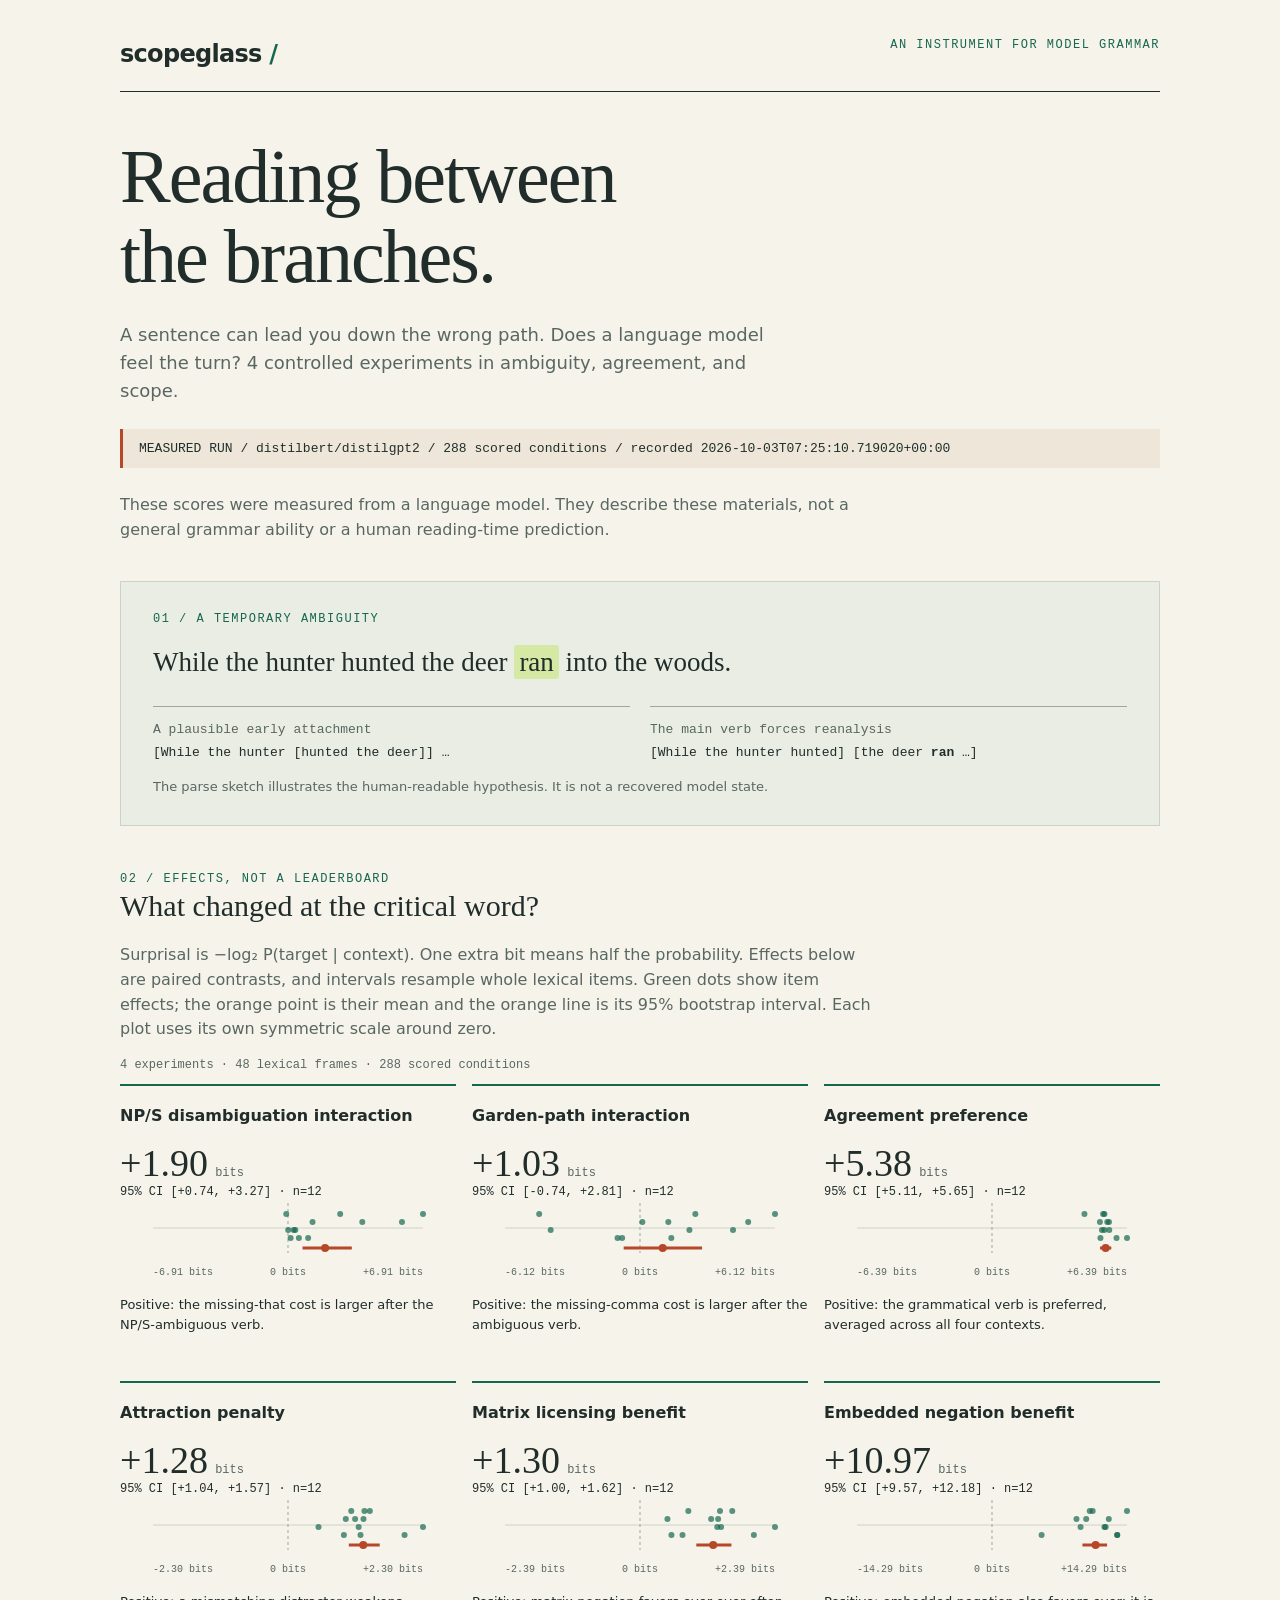
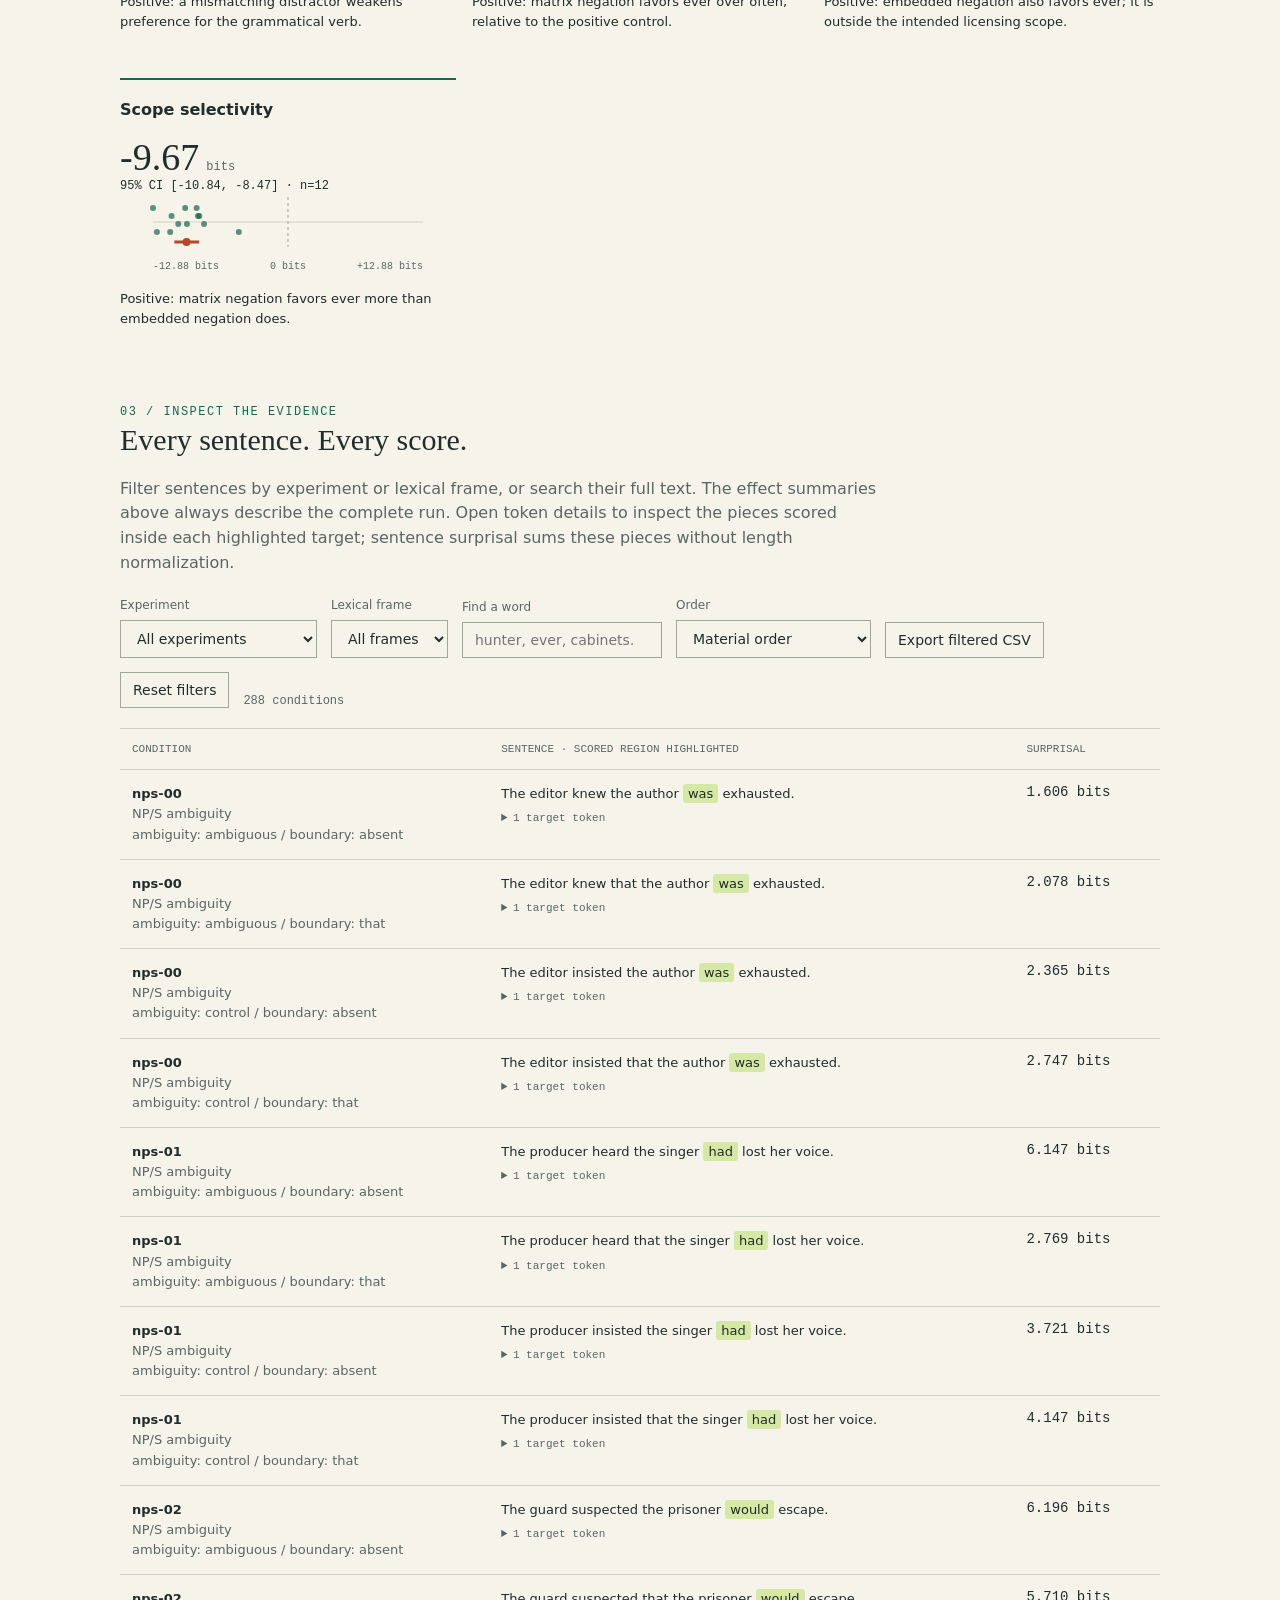
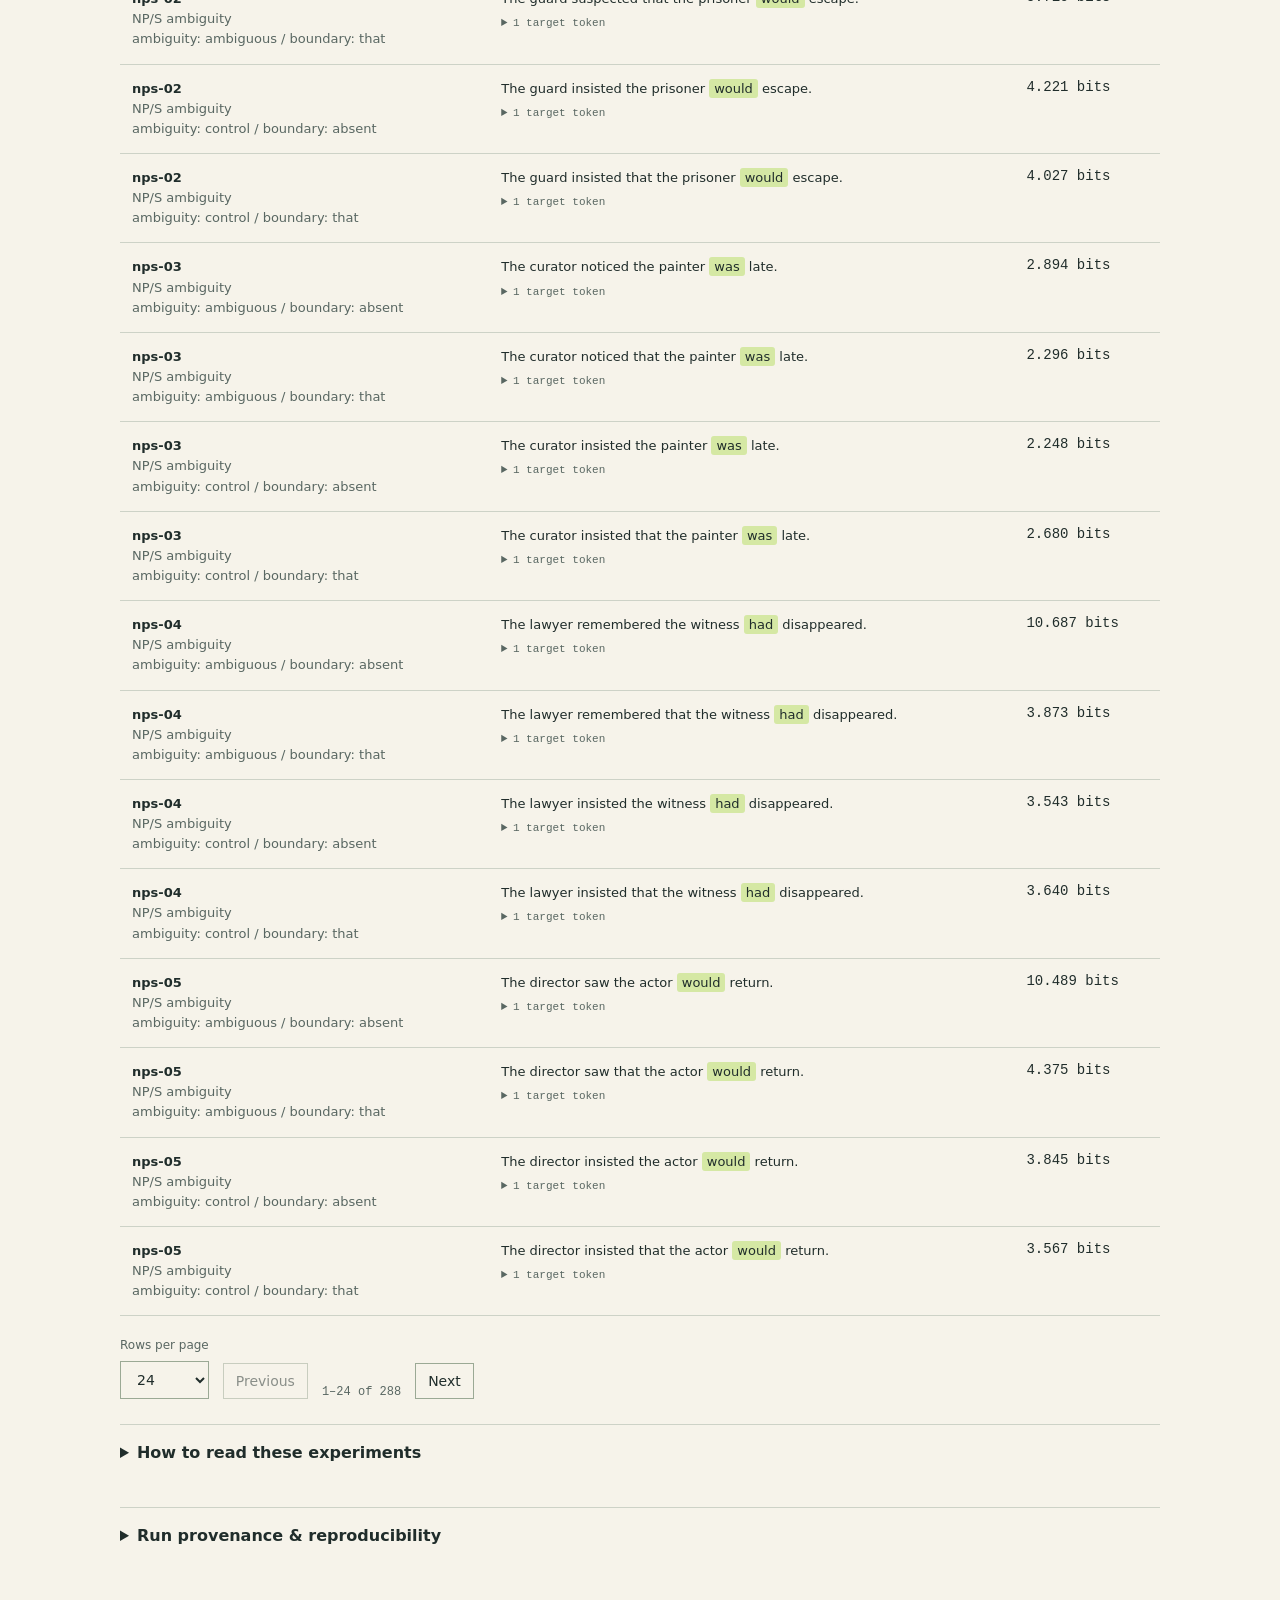
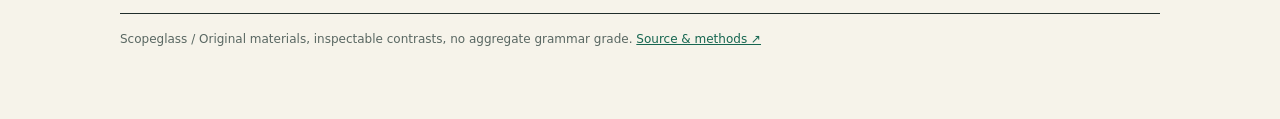
==== commit 70e35efe: "Record paired model findings and package the expanded experiment suite" ====
--- a/examples/distilgpt2-v2/report.html
+++ b/examples/distilgpt2-v2/report.html
@@ -13,59 +13,293 @@
 .specimen{margin:38px 0;background:#e9ede3;padding:28px 32px;border:1px solid var(--line)}.sentence{font:27px/1.6 Georgia,serif;margin:12px 0 22px}mark{background:#d5e8a4;color:var(--ink);padding:2px 5px;border-radius:3px}
 .fork{display:grid;grid-template-columns:1fr 1fr;gap:20px;font:13px/1.7 ui-monospace,monospace}.fork>div{border-top:1px solid #9ba995;padding-top:12px}.muted{color:var(--muted)}
 section{margin-top:44px} .cards{display:grid;grid-template-columns:repeat(3,1fr);gap:16px}.card{border-top:2px solid var(--green);padding:18px 0}.number{font:38px Georgia,serif}.unit{font:12px ui-monospace,monospace;color:var(--muted)}.card p{font-size:13px;margin:12px 0}
-.ci{font:12px ui-monospace,monospace}.dotplot{width:100%;height:58px;display:block} .controls{display:flex;gap:14px;flex-wrap:wrap;align-items:end;margin:20px 0}label{font-size:12px;color:var(--muted);display:grid;gap:6px}select,input{background:transparent;color:var(--ink);border:1px solid #9ba995;padding:9px 12px;font:14px system-ui;max-width:100%}
-.table-wrap{overflow:auto;border-top:1px solid var(--line)}table{border-collapse:collapse;width:100%;font-size:13px;text-align:left}th,td{padding:14px 12px;border-bottom:1px solid var(--line);vertical-align:top}th{font:11px ui-monospace,monospace;color:var(--muted);text-transform:uppercase;white-space:nowrap}td:first-child{min-width:150px}td:nth-child(2){min-width:340px} .bits{white-space:nowrap;font:14px ui-monospace,monospace}.token{font:11px ui-monospace,monospace;color:var(--muted);display:block;margin-top:8px}
+.ci{font:12px ui-monospace,monospace}.dotplot{width:100%;height:84px;display:block} .controls{display:flex;gap:14px;flex-wrap:wrap;align-items:end;margin:20px 0}label{font-size:12px;color:var(--muted);display:grid;gap:6px}select,input,button{background:transparent;color:var(--ink);border:1px solid #9ba995;padding:9px 12px;font:14px system-ui;max-width:100%}button{cursor:pointer}button:hover{background:#e9ede3}button:disabled{opacity:.5;cursor:default}#empty-state{padding:18px;border-left:3px solid var(--orange)}
+.table-wrap{overflow:auto;border-top:1px solid var(--line)}table{border-collapse:collapse;width:100%;font-size:13px;text-align:left}th,td{padding:14px 12px;border-bottom:1px solid var(--line);vertical-align:top}th{font:11px ui-monospace,monospace;color:var(--muted);text-transform:uppercase;white-space:nowrap}td:first-child{min-width:150px}td:nth-child(2){min-width:340px} .bits{white-space:nowrap;font:14px ui-monospace,monospace}.token-details{font:11px ui-monospace,monospace;color:var(--muted);margin-top:8px;border:0;padding:0}.token-details summary{font-weight:400}.token-details ol{padding-left:24px}.token-details li{padding:3px 0}.token-details code{white-space:pre-wrap}
 details{margin-top:25px;border-top:1px solid var(--line);padding:16px 0}summary{cursor:pointer;font-weight:600}pre{font-size:12px;overflow:auto;white-space:pre-wrap;overflow-wrap:anywhere}footer{border-top:1px solid var(--ink);margin-top:48px;padding-top:16px;font-size:12px;color:var(--muted)}a{color:var(--green)} .count{font:12px ui-monospace,monospace;color:var(--muted)}
+:focus-visible{outline:3px solid var(--orange);outline-offset:4px}.skip-link{position:absolute;top:-80px;left:20px;z-index:2;background:var(--paper);padding:10px 16px}.skip-link:focus{top:12px}.visually-hidden{position:absolute;width:1px;height:1px;padding:0;overflow:hidden;clip:rect(0,0,0,0);white-space:nowrap}
+.print-note{display:none}
+@media print {
+  :root{--paper:#fff;--ink:#000;--muted:#333;--line:#aaa}
+  body{background:#fff;font-size:11pt}main{max-width:none;padding:0}
+  h1{font-size:40pt;margin-top:24px}h2{font-size:23pt}
+  .controls,.pagination,.skip-link,button{display:none!important}.print-note{display:block}
+  .table-wrap{overflow:visible}table{font-size:9pt}th,td{padding:9px 5px}
+  td:first-child,td:nth-child(2){min-width:0}td:nth-child(2){width:58%}
+  thead{display:table-header-group}tr,.card,.specimen{break-inside:avoid}
+  .ribbon,mark{-webkit-print-color-adjust:exact;print-color-adjust:exact}
+  section{margin-top:24px}.specimen{padding:16px}footer{margin-top:24px}
+}
 @media(max-width:700px){main{padding:24px 20px}.cards{grid-template-columns:1fr 1fr}.fork{grid-template-columns:1fr}header{flex-direction:column;gap:4px}.specimen{padding:20px}h1{letter-spacing:-1px}.sentence{font-size:23px}}
 @media(max-width:430px){.cards{grid-template-columns:1fr}}
 </style>
+<a class="skip-link" href="#evidence">Skip to sentence evidence</a>
 <main>
-<header><div class="brand">scopeglass<span style="color:var(--green)"> /</span></div><div class="eyebrow">An instrument for model grammar · v0.1</div></header>
+<header><div class="brand">scopeglass<span style="color:var(--green)"> /</span></div><div class="eyebrow">An instrument for model grammar</div></header>
 <h1>Reading between<br>the branches.</h1>
-<p class="intro">A sentence can lead you down the wrong path. Does a language model feel the turn? Three controlled experiments in ambiguity, agreement, and scope.</p>
+<p class="intro" id="intro">A sentence can lead you down the wrong path. Does a language model feel the turn? Controlled experiments in ambiguity, agreement, and scope.</p>
 <div class="ribbon" id="provenance"></div>
+<p id="run-kind" class="muted"></p>
+<noscript><p>This interactive report needs JavaScript to display the embedded run. Use the original results JSON for an accessible plain-text record.</p></noscript>
 <div class="specimen"><div class="eyebrow">01 / A temporary ambiguity</div>
 <div class="sentence">While the hunter hunted the deer <mark>ran</mark> into the woods.</div>
 <div class="fork"><div><span class="muted">A plausible early attachment</span><br>[While the hunter [hunted the deer]] …</div><div><span class="muted">The main verb forces reanalysis</span><br>[While the hunter hunted] [the deer <b>ran</b> …]</div></div>
 <p class="muted" style="font-size:13px;margin-bottom:0">The parse sketch illustrates the human-readable hypothesis. It is not a recovered model state.</p></div>
 <section><div class="eyebrow">02 / Effects, not a leaderboard</div><h2>What changed at the critical word?</h2>
-<p class="muted">Surprisal is −log₂ P(target | context). One extra bit means half the probability. Effects below are paired contrasts; the dots are lexical items, and intervals resample whole items. Each plot uses its own symmetric scale around zero.</p>
+<p class="muted">Surprisal is −log₂ P(target | context). One extra bit means half the probability. Effects below are paired contrasts, and intervals resample whole lexical items. Green dots show item effects; the orange point is their mean and the orange line is its 95% bootstrap interval. Each plot uses its own symmetric scale around zero.</p>
+<p class="count" id="overview"></p>
 <div class="cards" id="cards"></div></section>
-<section><div class="eyebrow">03 / Inspect the evidence</div><h2>Every sentence. Every score.</h2>
-<div class="controls"><label>Experiment<select id="experiment"><option value="all">All experiments</option><option value="garden_path">Garden paths · NP/Z</option><option value="agreement">Agreement attraction</option><option value="polarity">Polarity & scope</option></select></label><label>Lexical frame<select id="item"><option value="all">All frames</option></select></label><label>Find a word<input id="search" placeholder="hunter, ever, cabinets…" type="search"></label><span id="count" class="count" aria-live="polite"></span></div>
-<div class="table-wrap"><table><thead><tr><th>Condition</th><th>Sentence · scored region highlighted</th><th>Surprisal</th></tr></thead><tbody id="rows"></tbody></table></div>
+<section id="evidence" tabindex="-1"><div class="eyebrow">03 / Inspect the evidence</div><h2>Every sentence. Every score.</h2>
+<p id="search-help" class="muted">Filter sentences by experiment or lexical frame, or search their full text. The effect summaries above always describe the complete run. Open token details to inspect the pieces scored inside each highlighted target; sentence surprisal sums these pieces without length normalization.</p>
+<div class="controls"><label>Experiment<select id="experiment"><option value="all">All experiments</option></select></label><label>Lexical frame<select id="item"><option value="all">All frames</option></select></label><label>Find a word<input id="search" aria-describedby="search-help" placeholder="hunter, ever, cabinets…" type="search"></label><label>Order<select id="order"><option value="source">Material order</option><option value="high">Surprisal: high to low</option><option value="low">Surprisal: low to high</option><option value="item">Lexical frame</option></select></label><button id="export-csv" type="button">Export filtered CSV</button><button id="reset" type="button">Reset filters</button><span id="count" class="count" aria-live="polite"></span></div>
+<p class="print-note" id="print-note"></p>
+<p id="empty-state" role="status" hidden>No conditions match these filters. Clear the search or reset filters to see the run again.</p>
+<div class="table-wrap" role="region" aria-label="Scored sentences" tabindex="0"><table><caption class="visually-hidden">Sentence scores on the current page; the target region is highlighted.</caption><thead><tr><th scope="col">Condition</th><th scope="col">Sentence · scored region highlighted</th><th scope="col" id="score-heading">Surprisal</th></tr></thead><tbody id="rows"></tbody></table></div>
+<div class="controls pagination" aria-label="Evidence pages">
+<label>Rows per page<select id="page-size"><option value="24">24</option><option value="48">48</option><option value="96">96</option><option value="all">All</option></select></label>
+<button id="previous-page" type="button" aria-controls="rows">Previous</button>
+<span id="page-status" class="count" aria-live="polite"></span>
+<button id="next-page" type="button" aria-controls="rows">Next</button>
+</div>
 </section>
 <details><summary>How to read these experiments</summary>
-<p><b>Garden paths.</b> Cross an optionally transitive verb with an intransitive control, and a comma with no comma. At the main verb, subtract the control's comma benefit from the ambiguous verb's comma benefit. A positive interaction is compatible with garden-path sensitivity.</p>
-<p><b>Agreement.</b> Cross subject number, distractor number, and verb number. The preference is surprisal(wrong verb) − surprisal(correct verb). The attraction penalty is the loss of this preference when the distractor's number mismatches the subject.</p>
-<p><b>Polarity.</b> Cross negation presence, its location, and ever/often. Measure how much negation changes the preference for ever over often. Scope selectivity is the matrix benefit minus the embedded benefit.</p>
-<p>These are small, authored English materials: 12 frames per experiment. Bootstrap intervals describe this item set, not all language. Verb frequency, plausibility, punctuation, lexical choice, and training overlap remain possible confounds. Surprisal is behavioral evidence; it does not establish that a model represents a particular parse, or that people would show the same effect. Spillover is displayed but not scored.</p>
+<p id="method-garden_path"><b>Garden paths · NP/Z.</b> Cross an optionally transitive verb with an intransitive control, and a comma with no comma. At the main verb, subtract the control's comma benefit from the ambiguous verb's comma benefit. A positive interaction is compatible with garden-path sensitivity.</p>
+<p id="method-agreement"><b>Agreement.</b> Cross subject number, distractor number, and verb number. The preference is surprisal(wrong verb) − surprisal(correct verb). The attraction penalty is the loss of this preference when the distractor's number mismatches the subject.</p>
+<p id="method-polarity"><b>Polarity.</b> Cross negation presence, its location, and ever/often. Measure how much negation changes the preference for ever over often. Scope selectivity is the matrix benefit minus the embedded benefit.</p>
+<p id="method-np_s"><b>NP/S ambiguity.</b> Compare verbs that admit a noun-phrase object or a sentential complement with a clause-selecting control, with and without <i>that</i>. At the embedded verb, subtract the control's complementizer benefit from the ambiguous verb's benefit. A positive interaction is compatible with sensitivity to the temporary object/clause ambiguity; lexical and verb-selection differences remain possible explanations.</p>
+<p id="frame-counts" class="count"></p>
+<p>These are small, authored English materials. Bootstrap intervals describe this item set, not all language. Verb frequency, plausibility, punctuation, lexical choice, and training overlap remain possible confounds. Surprisal is behavioral evidence; it does not establish that a model represents a particular parse, or that people would show the same effect. Spillover is displayed but not scored.</p>
 </details>
-<details><summary>Run provenance & reproducibility</summary><pre id="metadata"></pre></details>
+<details><summary>Run provenance & reproducibility</summary>
+<p>Save the complete run, including all sentences, token scores, analysis settings, and metadata.</p>
+<button id="download-json" type="button">Download complete run JSON</button><pre id="metadata"></pre></details>
 <footer>Scopeglass / Original materials, inspectable contrasts, no aggregate grammar grade. <a href="https://github.com/eyezhick/scopeglass">Source & methods ↗</a></footer>
 </main>
 <script id="run-data" type="application/json">{"schema_version": 1, "metadata": {"backend": "huggingface", "model": "distilbert/distilgpt2", "revision": "2290a62682d06624634c1f46a6ad5be0f47f38aa", "device": "cpu", "empirical": true, "torch": "2.14.1", "transformers": "4.57.6", "dtype": "torch.float32", "scopeglass": "0.1.0", "python": "3.14.6", "platform": "macOS-26.5.2-arm64-arm-64bit-Mach-O", "created_utc": "2026-10-03T07:25:10.719020+00:00", "stimuli_sha256": "b08482960b79dac5eff99c0246055b3172cebf8b9737fdea3dedd5414592395e", "threads": 4, "experiment": "all"}, "analysis": {"samples": 2000, "seed": 17}, "summary": [{"key": "np_s", "title": "NP/S disambiguation interaction", "interpretation": "Positive: the missing-that cost is larger after the NP/S-ambiguous verb.", "estimate": 1.8985077838102977, "ci95": [0.7425389029085636, 3.267869195342064], "n_items": 12, "items": [{"item": "nps-00", "value": -0.08982503414154053}, {"item": "nps-01", "value": 3.803119659423828}, {"item": "nps-02", "value": 0.29239559173583984}, {"item": "nps-03", "value": 1.0301861763000488}, {"item": "nps-04", "value": 6.9111998081207275}, {"item": "nps-05", "value": 5.835189342498779}, {"item": "nps-06", "value": 0.37283825874328613}, {"item": "nps-07", "value": 0.5570709705352783}, {"item": "nps-08", "value": 2.6707308292388916}, {"item": "nps-09", "value": 1.255937099456787}, {"item": "nps-10", "value": 0.010032176971435547}, {"item": "nps-11", "value": 0.13321852684020996}]}, {"key": "garden_path", "title": "Garden-path interaction", "interpretation": "Positive: the missing-comma cost is larger after the ambiguous verb.", "estimate": 1.0288025009989117, "ci95": [-0.7393104179141422, 2.8102173212896244], "n_items": 12, "items": [{"item": "npz-00", "value": 2.507178783416748}, {"item": "npz-01", "value": 0.1069192886352539}, {"item": "npz-02", "value": 4.214169025421143}, {"item": "npz-03", "value": 1.4188146591186523}, {"item": "npz-04", "value": -4.567250609397888}, {"item": "npz-05", "value": 4.9004343203268945}, {"item": "npz-06", "value": -4.046112537384033}, {"item": "npz-07", "value": -1.01676607131958}, {"item": "npz-08", "value": 6.115505218505859}, {"item": "npz-09", "value": 1.2830079961568117}, {"item": "npz-10", "value": 2.2387242317199707}, {"item": "npz-11", "value": -0.8089942932128906}]}, {"key": "agreement_margin", "title": "Agreement preference", "interpretation": "Positive: the grammatical verb is preferred, averaged across all four contexts.", "estimate": 5.377585130433242, "ci95": [5.112903799054523, 5.6465639935806395], "n_items": 12, "items": [{"item": "agr-00", "value": 4.374843806028366}, {"item": "agr-01", "value": 5.452656328678131}, {"item": "agr-02", "value": 5.202011406421661}, {"item": "agr-03", "value": 6.388574659824371}, {"item": "agr-04", "value": 5.321492552757263}, {"item": "agr-05", "value": 5.536322355270386}, {"item": "agr-06", "value": 5.547597825527191}, {"item": "agr-07", "value": 5.131406486034393}, {"item": "agr-08", "value": 5.2592350244522095}, {"item": "agr-09", "value": 5.106860935688019}, {"item": "agr-10", "value": 5.316842198371887}, {"item": "agr-11", "value": 5.8931779861450195}]}, {"key": "attraction", "title": "Attraction penalty", "interpretation": "Positive: a mismatching distractor weakens preference for the grammatical verb.", "estimate": 1.2840316941340764, "ci95": [1.0372305703659852, 1.5651056817422309], "n_items": 12, "items": [{"item": "agr-00", "value": 1.3040936589241028}, {"item": "agr-01", "value": 1.1449209451675415}, {"item": "agr-02", "value": 1.2055097818374634}, {"item": "agr-03", "value": 1.237383484840393}, {"item": "agr-04", "value": 1.0796492099761963}, {"item": "agr-05", "value": 1.2881028652191162}, {"item": "agr-06", "value": 0.5204578638076782}, {"item": "agr-07", "value": 1.9891873598098755}, {"item": "agr-08", "value": 1.3959929943084717}, {"item": "agr-09", "value": 0.9859756231307983}, {"item": "agr-10", "value": 2.303384304046631}, {"item": "agr-11", "value": 0.9537222385406494}]}, {"key": "matrix_licensing", "title": "Matrix licensing benefit", "interpretation": "Positive: matrix negation favors ever over often, relative to the positive control.", "estimate": 1.2962124347686768, "ci95": [0.9966971596082052, 1.6190838813781738], "n_items": 12, "items": [{"item": "npi-00", "value": 1.4167289733886719}, {"item": "npi-01", "value": 1.2596826553344727}, {"item": "npi-02", "value": 1.435805320739746}, {"item": "npi-03", "value": 0.7529153823852539}, {"item": "npi-04", "value": 0.855708122253418}, {"item": "npi-05", "value": 1.3827953338623047}, {"item": "npi-06", "value": 1.36798095703125}, {"item": "npi-07", "value": 2.016033172607422}, {"item": "npi-08", "value": 1.6335878372192383}, {"item": "npi-09", "value": 0.48584461212158203}, {"item": "npi-10", "value": 2.3902883529663086}, {"item": "npi-11", "value": 0.5571784973144531}]}, {"key": "embedded_licensing", "title": "Embedded negation benefit", "interpretation": "Positive: embedded negation also favors ever; it is outside the intended licensing scope.", "estimate": 10.971032043298086, "ci95": [9.574927103022734, 12.183781048158803], "n_items": 12, "items": [{"item": "npi-00", "value": 14.293183088302612}, {"item": "npi-01", "value": 12.365161418914795}, {"item": "npi-02", "value": 11.90241003036499}, {"item": "npi-03", "value": 13.260451793670654}, {"item": "npi-04", "value": 10.659291982650757}, {"item": "npi-05", "value": 9.969424486160278}, {"item": "npi-06", "value": 9.374249696731567}, {"item": "npi-07", "value": 13.254012107849121}, {"item": "npi-08", "value": 10.348887205123901}, {"item": "npi-09", "value": 8.943472385406494}, {"item": "npi-10", "value": 12.030860900878906}, {"item": "npi-11", "value": 5.250979423522949}]}, {"key": "scope_selectivity", "title": "Scope selectivity", "interpretation": "Positive: matrix negation favors ever more than embedded negation does.", "estimate": -9.67481960852941, "ci95": [-10.840826528767744, -8.468230697015922], "n_items": 12, "items": [{"item": "npi-00", "value": -12.87645411491394}, {"item": "npi-01", "value": -11.105478763580322}, {"item": "npi-02", "value": -10.466604709625244}, {"item": "npi-03", "value": -12.5075364112854}, {"item": "npi-04", "value": -9.803583860397339}, {"item": "npi-05", "value": -8.586629152297974}, {"item": "npi-06", "value": -8.006268739700317}, {"item": "npi-07", "value": -11.2379789352417}, {"item": "npi-08", "value": -8.715299367904663}, {"item": "npi-09", "value": -8.457627773284912}, {"item": "npi-10", "value": -9.640572547912598}, {"item": "npi-11", "value": -4.693800926208496}]}], "rows": [{"id": "nps-00-ambiguous-absent", "item": "nps-00", "experiment": "np_s", "context": "The editor knew the author", "target": " was", "spillover": " exhausted.", "factors": {"ambiguity": "ambiguous", "boundary": "absent"}, "surprisal_bits": 1.6061114072799683, "tokens": [{"id": 373, "text": " was", "bits": 1.6061114072799683}]}, {"id": "nps-00-ambiguous-that", "item": "nps-00", "experiment": "np_s", "context": "The editor knew that the author", "target": " was", "spillover": " exhausted.", "factors": {"ambiguity": "ambiguous", "boundary": "that"}, "surprisal_bits": 2.078124761581421, "tokens": [{"id": 373, "text": " was", "bits": 2.078124761581421}]}, {"id": "nps-00-control-absent", "item": "nps-00", "experiment": "np_s", "context": "The editor insisted the author", "target": " was", "spillover": " exhausted.", "factors": {"ambiguity": "control", "boundary": "absent"}, "surprisal_bits": 2.3648648262023926, "tokens": [{"id": 373, "text": " was", "bits": 2.3648648262023926}]}, {"id": "nps-00-control-that", "item": "nps-00", "experiment": "np_s", "context": "The editor insisted that the author", "target": " was", "spillover": " exhausted.", "factors": {"ambiguity": "control", "boundary": "that"}, "surprisal_bits": 2.7470531463623047, "tokens": [{"id": 373, "text": " was", "bits": 2.7470531463623047}]}, {"id": "nps-01-ambiguous-absent", "item": "nps-01", "experiment": "np_s", "context": "The producer heard the singer", "target": " had", "spillover": " lost her voice.", "factors": {"ambiguity": "ambiguous", "boundary": "absent"}, "surprisal_bits": 6.14661169052124, "tokens": [{"id": 550, "text": " had", "bits": 6.14661169052124}]}, {"id": "nps-01-ambiguous-that", "item": "nps-01", "experiment": "np_s", "context": "The producer heard that the singer", "target": " had", "spillover": " lost her voice.", "factors": {"ambiguity": "ambiguous", "boundary": "that"}, "surprisal_bits": 2.7692770957946777, "tokens": [{"id": 550, "text": " had", "bits": 2.7692770957946777}]}, {"id": "nps-01-control-absent", "item": "nps-01", "experiment": "np_s", "context": "The producer insisted the singer", "target": " had", "spillover": " lost her voice.", "factors": {"ambiguity": "control", "boundary": "absent"}, "surprisal_bits": 3.721048355102539, "tokens": [{"id": 550, "text": " had", "bits": 3.721048355102539}]}, {"id": "nps-01-control-that", "item": "nps-01", "experiment": "np_s", "context": "The producer insisted that the singer", "target": " had", "spillover": " lost her voice.", "factors": {"ambiguity": "control", "boundary": "that"}, "surprisal_bits": 4.146833419799805, "tokens": [{"id": 550, "text": " had", "bits": 4.146833419799805}]}, {"id": "nps-02-ambiguous-absent", "item": "nps-02", "experiment": "np_s", "context": "The guard suspected the prisoner", "target": " would", "spillover": " escape.", "factors": {"ambiguity": "ambiguous", "boundary": "absent"}, "surprisal_bits": 6.195634841918945, "tokens": [{"id": 561, "text": " would", "bits": 6.195634841918945}]}, {"id": "nps-02-ambiguous-that", "item": "nps-02", "experiment": "np_s", "context": "The guard suspected that the prisoner", "target": " would", "spillover": " escape.", "factors": {"ambiguity": "ambiguous", "boundary": "that"}, "surprisal_bits": 5.709812164306641, "tokens": [{"id": 561, "text": " would", "bits": 5.709812164306641}]}, {"id": "nps-02-control-absent", "item": "nps-02", "experiment": "np_s", "context": "The guard insisted the prisoner", "target": " would", "spillover": " escape.", "factors": {"ambiguity": "control", "boundary": "absent"}, "surprisal_bits": 4.220502853393555, "tokens": [{"id": 561, "text": " would", "bits": 4.220502853393555}]}, {"id": "nps-02-control-that", "item": "nps-02", "experiment": "np_s", "context": "The guard insisted that the prisoner", "target": " would", "spillover": " escape.", "factors": {"ambiguity": "control", "boundary": "that"}, "surprisal_bits": 4.02707576751709, "tokens": [{"id": 561, "text": " would", "bits": 4.02707576751709}]}, {"id": "nps-03-ambiguous-absent", "item": "nps-03", "experiment": "np_s", "context": "The curator noticed the painter", "target": " was", "spillover": " late.", "factors": {"ambiguity": "ambiguous", "boundary": "absent"}, "surprisal_bits": 2.8936238288879395, "tokens": [{"id": 373, "text": " was", "bits": 2.8936238288879395}]}, {"id": "nps-03-ambiguous-that", "item": "nps-03", "experiment": "np_s", "context": "The curator noticed that the painter", "target": " was", "spillover": " late.", "factors": {"ambiguity": "ambiguous", "boundary": "that"}, "surprisal_bits": 2.295896053314209, "tokens": [{"id": 373, "text": " was", "bits": 2.295896053314209}]}, {"id": "nps-03-control-absent", "item": "nps-03", "experiment": "np_s", "context": "The curator insisted the painter", "target": " was", "spillover": " late.", "factors": {"ambiguity": "control", "boundary": "absent"}, "surprisal_bits": 2.247811794281006, "tokens": [{"id": 373, "text": " was", "bits": 2.247811794281006}]}, {"id": "nps-03-control-that", "item": "nps-03", "experiment": "np_s", "context": "The curator insisted that the painter", "target": " was", "spillover": " late.", "factors": {"ambiguity": "control", "boundary": "that"}, "surprisal_bits": 2.680270195007324, "tokens": [{"id": 373, "text": " was", "bits": 2.680270195007324}]}, {"id": "nps-04-ambiguous-absent", "item": "nps-04", "experiment": "np_s", "context": "The lawyer remembered the witness", "target": " had", "spillover": " disappeared.", "factors": {"ambiguity": "ambiguous", "boundary": "absent"}, "surprisal_bits": 10.686639785766602, "tokens": [{"id": 550, "text": " had", "bits": 10.686639785766602}]}, {"id": "nps-04-ambiguous-that", "item": "nps-04", "experiment": "np_s", "context": "The lawyer remembered that the witness", "target": " had", "spillover": " disappeared.", "factors": {"ambiguity": "ambiguous", "boundary": "that"}, "surprisal_bits": 3.8729450702667236, "tokens": [{"id": 550, "text": " had", "bits": 3.8729450702667236}]}, {"id": "nps-04-control-absent", "item": "nps-04", "experiment": "np_s", "context": "The lawyer insisted the witness", "target": " had", "spillover": " disappeared.", "factors": {"ambiguity": "control", "boundary": "absent"}, "surprisal_bits": 3.5426769256591797, "tokens": [{"id": 550, "text": " had", "bits": 3.5426769256591797}]}, {"id": "nps-04-control-that", "item": "nps-04", "experiment": "np_s", "context": "The lawyer insisted that the witness", "target": " had", "spillover": " disappeared.", "factors": {"ambiguity": "control", "boundary": "that"}, "surprisal_bits": 3.6401820182800293, "tokens": [{"id": 550, "text": " had", "bits": 3.6401820182800293}]}, {"id": "nps-05-ambiguous-absent", "item": "nps-05", "experiment": "np_s", "context": "The director saw the actor", "target": " would", "spillover": " return.", "factors": {"ambiguity": "ambiguous", "boundary": "absent"}, "surprisal_bits": 10.488890647888184, "tokens": [{"id": 561, "text": " would", "bits": 10.488890647888184}]}, {"id": "nps-05-ambiguous-that", "item": "nps-05", "experiment": "np_s", "context": "The director saw that the actor", "target": " would", "spillover": " return.", "factors": {"ambiguity": "ambiguous", "boundary": "that"}, "surprisal_bits": 4.375430107116699, "tokens": [{"id": 561, "text": " would", "bits": 4.375430107116699}]}, {"id": "nps-05-control-absent", "item": "nps-05", "experiment": "np_s", "context": "The director insisted the actor", "target": " would", "spillover": " return.", "factors": {"ambiguity": "control", "boundary": "absent"}, "surprisal_bits": 3.844892740249634, "tokens": [{"id": 561, "text": " would", "bits": 3.844892740249634}]}, {"id": "nps-05-control-that", "item": "nps-05", "experiment": "np_s", "context": "The director insisted that the actor", "target": " would", "spillover": " return.", "factors": {"ambiguity": "control", "boundary": "that"}, "surprisal_bits": 3.5666215419769287, "tokens": [{"id": 561, "text": " would", "bits": 3.5666215419769287}]}, {"id": "nps-06-ambiguous-absent", "item": "nps-06", "experiment": "np_s", "context": "The nurse discovered the pilot", "target": " was", "spillover": " injured.", "factors": {"ambiguity": "ambiguous", "boundary": "absent"}, "surprisal_bits": 2.3202364444732666, "tokens": [{"id": 373, "text": " was", "bits": 2.3202364444732666}]}, {"id": "nps-06-ambiguous-that", "item": "nps-06", "experiment": "np_s", "context": "The nurse discovered that the pilot", "target": " was", "spillover": " injured.", "factors": {"ambiguity": "ambiguous", "boundary": "that"}, "surprisal_bits": 2.42305850982666, "tokens": [{"id": 373, "text": " was", "bits": 2.42305850982666}]}, {"id": "nps-06-control-absent", "item": "nps-06", "experiment": "np_s", "context": "The nurse insisted the pilot", "target": " was", "spillover": " injured.", "factors": {"ambiguity": "control", "boundary": "absent"}, "surprisal_bits": 2.34830641746521, "tokens": [{"id": 373, "text": " was", "bits": 2.34830641746521}]}, {"id": "nps-06-control-that", "item": "nps-06", "experiment": "np_s", "context": "The nurse insisted that the pilot", "target": " was", "spillover": " injured.", "factors": {"ambiguity": "control", "boundary": "that"}, "surprisal_bits": 2.8239667415618896, "tokens": [{"id": 373, "text": " was", "bits": 2.8239667415618896}]}, {"id": "nps-07-ambiguous-absent", "item": "nps-07", "experiment": "np_s", "context": "The officer reported the driver", "target": " had", "spillover": " stopped.", "factors": {"ambiguity": "ambiguous", "boundary": "absent"}, "surprisal_bits": 3.3103673458099365, "tokens": [{"id": 550, "text": " had", "bits": 3.3103673458099365}]}, {"id": "nps-07-ambiguous-that", "item": "nps-07", "experiment": "np_s", "context": "The officer reported that the driver", "target": " had", "spillover": " stopped.", "factors": {"ambiguity": "ambiguous", "boundary": "that"}, "surprisal_bits": 2.8819353580474854, "tokens": [{"id": 550, "text": " had", "bits": 2.8819353580474854}]}, {"id": "nps-07-control-absent", "item": "nps-07", "experiment": "np_s", "context": "The officer insisted the driver", "target": " had", "spillover": " stopped.", "factors": {"ambiguity": "control", "boundary": "absent"}, "surprisal_bits": 3.0841028690338135, "tokens": [{"id": 550, "text": " had", "bits": 3.0841028690338135}]}, {"id": "nps-07-control-that", "item": "nps-07", "experiment": "np_s", "context": "The officer insisted that the driver", "target": " had", "spillover": " stopped.", "factors": {"ambiguity": "control", "boundary": "that"}, "surprisal_bits": 3.2127418518066406, "tokens": [{"id": 550, "text": " had", "bits": 3.2127418518066406}]}, {"id": "nps-08-ambiguous-absent", "item": "nps-08", "experiment": "np_s", "context": "The landlord forgot the neighbor", "target": " was", "spillover": " missing.", "factors": {"ambiguity": "ambiguous", "boundary": "absent"}, "surprisal_bits": 4.495062828063965, "tokens": [{"id": 373, "text": " was", "bits": 4.495062828063965}]}, {"id": "nps-08-ambiguous-that", "item": "nps-08", "experiment": "np_s", "context": "The landlord forgot that the neighbor", "target": " was", "spillover": " missing.", "factors": {"ambiguity": "ambiguous", "boundary": "that"}, "surprisal_bits": 2.679788112640381, "tokens": [{"id": 373, "text": " was", "bits": 2.679788112640381}]}, {"id": "nps-08-control-absent", "item": "nps-08", "experiment": "np_s", "context": "The landlord insisted the neighbor", "target": " was", "spillover": " missing.", "factors": {"ambiguity": "control", "boundary": "absent"}, "surprisal_bits": 2.9189603328704834, "tokens": [{"id": 373, "text": " was", "bits": 2.9189603328704834}]}, {"id": "nps-08-control-that", "item": "nps-08", "experiment": "np_s", "context": "The landlord insisted that the neighbor", "target": " was", "spillover": " missing.", "factors": {"ambiguity": "control", "boundary": "that"}, "surprisal_bits": 3.774416446685791, "tokens": [{"id": 373, "text": " was", "bits": 3.774416446685791}]}, {"id": "nps-09-ambiguous-absent", "item": "nps-09", "experiment": "np_s", "context": "The teacher understood the student", "target": " would", "spillover": " arrive.", "factors": {"ambiguity": "ambiguous", "boundary": "absent"}, "surprisal_bits": 4.833306312561035, "tokens": [{"id": 561, "text": " would", "bits": 4.833306312561035}]}, {"id": "nps-09-ambiguous-that", "item": "nps-09", "experiment": "np_s", "context": "The teacher understood that the student", "target": " would", "spillover": " arrive.", "factors": {"ambiguity": "ambiguous", "boundary": "that"}, "surprisal_bits": 3.423750877380371, "tokens": [{"id": 561, "text": " would", "bits": 3.423750877380371}]}, {"id": "nps-09-control-absent", "item": "nps-09", "experiment": "np_s", "context": "The teacher insisted the student", "target": " would", "spillover": " arrive.", "factors": {"ambiguity": "control", "boundary": "absent"}, "surprisal_bits": 4.790661334991455, "tokens": [{"id": 561, "text": " would", "bits": 4.790661334991455}]}, {"id": "nps-09-control-that", "item": "nps-09", "experiment": "np_s", "context": "The teacher insisted that the student", "target": " would", "spillover": " arrive.", "factors": {"ambiguity": "control", "boundary": "that"}, "surprisal_bits": 4.637042999267578, "tokens": [{"id": 561, "text": " would", "bits": 4.637042999267578}]}, {"id": "nps-10-ambiguous-absent", "item": "nps-10", "experiment": "np_s", "context": "The host admitted the visitor", "target": " had", "spillover": " left.", "factors": {"ambiguity": "ambiguous", "boundary": "absent"}, "surprisal_bits": 2.924494743347168, "tokens": [{"id": 550, "text": " had", "bits": 2.924494743347168}]}, {"id": "nps-10-ambiguous-that", "item": "nps-10", "experiment": "np_s", "context": "The host admitted that the visitor", "target": " had", "spillover": " left.", "factors": {"ambiguity": "ambiguous", "boundary": "that"}, "surprisal_bits": 3.417320728302002, "tokens": [{"id": 550, "text": " had", "bits": 3.417320728302002}]}, {"id": "nps-10-control-absent", "item": "nps-10", "experiment": "np_s", "context": "The host insisted the visitor", "target": " had", "spillover": " left.", "factors": {"ambiguity": "control", "boundary": "absent"}, "surprisal_bits": 3.5413122177124023, "tokens": [{"id": 550, "text": " had", "bits": 3.5413122177124023}]}, {"id": "nps-10-control-that", "item": "nps-10", "experiment": "np_s", "context": "The host insisted that the visitor", "target": " had", "spillover": " left.", "factors": {"ambiguity": "control", "boundary": "that"}, "surprisal_bits": 4.044170379638672, "tokens": [{"id": 550, "text": " had", "bits": 4.044170379638672}]}, {"id": "nps-11-ambiguous-absent", "item": "nps-11", "experiment": "np_s", "context": "The coach knew the athlete", "target": " was", "spillover": " ready.", "factors": {"ambiguity": "ambiguous", "boundary": "absent"}, "surprisal_bits": 2.033806562423706, "tokens": [{"id": 373, "text": " was", "bits": 2.033806562423706}]}, {"id": "nps-11-ambiguous-that", "item": "nps-11", "experiment": "np_s", "context": "The coach knew that the athlete", "target": " was", "spillover": " ready.", "factors": {"ambiguity": "ambiguous", "boundary": "that"}, "surprisal_bits": 2.147034168243408, "tokens": [{"id": 373, "text": " was", "bits": 2.147034168243408}]}, {"id": "nps-11-control-absent", "item": "nps-11", "experiment": "np_s", "context": "The coach insisted the athlete", "target": " was", "spillover": " ready.", "factors": {"ambiguity": "control", "boundary": "absent"}, "surprisal_bits": 2.4983043670654297, "tokens": [{"id": 373, "text": " was", "bits": 2.4983043670654297}]}, {"id": "nps-11-control-that", "item": "nps-11", "experiment": "np_s", "context": "The coach insisted that the athlete", "target": " was", "spillover": " ready.", "factors": {"ambiguity": "control", "boundary": "that"}, "surprisal_bits": 2.744750499725342, "tokens": [{"id": 373, "text": " was", "bits": 2.744750499725342}]}, {"id": "npz-00-ambiguous-absent", "item": "npz-00", "experiment": "garden_path", "context": "While the hunter hunted the deer", "target": " ran", "spillover": " into the woods.", "factors": {"ambiguity": "ambiguous", "boundary": "absent"}, "surprisal_bits": 16.921606063842773, "tokens": [{"id": 4966, "text": " ran", "bits": 16.921606063842773}]}, {"id": "npz-00-ambiguous-comma", "item": "npz-00", "experiment": "garden_path", "context": "While the hunter hunted, the deer", "target": " ran", "spillover": " into the woods.", "factors": {"ambiguity": "ambiguous", "boundary": "comma"}, "surprisal_bits": 8.748809814453125, "tokens": [{"id": 4966, "text": " ran", "bits": 8.748809814453125}]}, {"id": "npz-00-control-absent", "item": "npz-00", "experiment": "garden_path", "context": "While the hunter slept the deer", "target": " ran", "spillover": " into the woods.", "factors": {"ambiguity": "control", "boundary": "absent"}, "surprisal_bits": 12.899218559265137, "tokens": [{"id": 4966, "text": " ran", "bits": 12.899218559265137}]}, {"id": "npz-00-control-comma", "item": "npz-00", "experiment": "garden_path", "context": "While the hunter slept, the deer", "target": " ran", "spillover": " into the woods.", "factors": {"ambiguity": "control", "boundary": "comma"}, "surprisal_bits": 7.233601093292236, "tokens": [{"id": 4966, "text": " ran", "bits": 7.233601093292236}]}, {"id": "npz-01-ambiguous-absent", "item": "npz-01", "experiment": "garden_path", "context": "While the chef cooked the soup", "target": " cooled", "spillover": " on the counter.", "factors": {"ambiguity": "ambiguous", "boundary": "absent"}, "surprisal_bits": 15.391369819641113, "tokens": [{"id": 32162, "text": " cooled", "bits": 15.391369819641113}]}, {"id": "npz-01-ambiguous-comma", "item": "npz-01", "experiment": "garden_path", "context": "While the chef cooked, the soup", "target": " cooled", "spillover": " on the counter.", "factors": {"ambiguity": "ambiguous", "boundary": "comma"}, "surprisal_bits": 10.19756031036377, "tokens": [{"id": 32162, "text": " cooled", "bits": 10.19756031036377}]}, {"id": "npz-01-control-absent", "item": "npz-01", "experiment": "garden_path", "context": "While the chef sneezed the soup", "target": " cooled", "spillover": " on the counter.", "factors": {"ambiguity": "control", "boundary": "absent"}, "surprisal_bits": 16.88490104675293, "tokens": [{"id": 32162, "text": " cooled", "bits": 16.88490104675293}]}, {"id": "npz-01-control-comma", "item": "npz-01", "experiment": "garden_path", "context": "While the chef sneezed, the soup", "target": " cooled", "spillover": " on the counter.", "factors": {"ambiguity": "control", "boundary": "comma"}, "surprisal_bits": 11.79801082611084, "tokens": [{"id": 32162, "text": " cooled", "bits": 11.79801082611084}]}, {"id": "npz-02-ambiguous-absent", "item": "npz-02", "experiment": "garden_path", "context": "While the child ate the sandwich", "target": " fell", "spillover": " onto the floor.", "factors": {"ambiguity": "ambiguous", "boundary": "absent"}, "surprisal_bits": 15.598854064941406, "tokens": [{"id": 3214, "text": " fell", "bits": 15.598854064941406}]}, {"id": "npz-02-ambiguous-comma", "item": "npz-02", "experiment": "garden_path", "context": "While the child ate, the sandwich", "target": " fell", "spillover": " onto the floor.", "factors": {"ambiguity": "ambiguous", "boundary": "comma"}, "surprisal_bits": 7.366215229034424, "tokens": [{"id": 3214, "text": " fell", "bits": 7.366215229034424}]}, {"id": "npz-02-control-absent", "item": "npz-02", "experiment": "garden_path", "context": "While the child laughed the sandwich", "target": " fell", "spillover": " onto the floor.", "factors": {"ambiguity": "control", "boundary": "absent"}, "surprisal_bits": 11.234487533569336, "tokens": [{"id": 3214, "text": " fell", "bits": 11.234487533569336}]}, {"id": "npz-02-control-comma", "item": "npz-02", "experiment": "garden_path", "context": "While the child laughed, the sandwich", "target": " fell", "spillover": " onto the floor.", "factors": {"ambiguity": "control", "boundary": "comma"}, "surprisal_bits": 7.216017723083496, "tokens": [{"id": 3214, "text": " fell", "bits": 7.216017723083496}]}, {"id": "npz-03-ambiguous-absent", "item": "npz-03", "experiment": "garden_path", "context": "While the student read the book", "target": " slipped", "spillover": " off the table.", "factors": {"ambiguity": "ambiguous", "boundary": "absent"}, "surprisal_bits": 17.651031494140625, "tokens": [{"id": 18859, "text": " slipped", "bits": 17.651031494140625}]}, {"id": "npz-03-ambiguous-comma", "item": "npz-03", "experiment": "garden_path", "context": "While the student read, the book", "target": " slipped", "spillover": " off the table.", "factors": {"ambiguity": "ambiguous", "boundary": "comma"}, "surprisal_bits": 12.672271728515625, "tokens": [{"id": 18859, "text": " slipped", "bits": 12.672271728515625}]}, {"id": "npz-03-control-absent", "item": "npz-03", "experiment": "garden_path", "context": "While the student yawned the book", "target": " slipped", "spillover": " off the table.", "factors": {"ambiguity": "control", "boundary": "absent"}, "surprisal_bits": 12.746882438659668, "tokens": [{"id": 18859, "text": " slipped", "bits": 12.746882438659668}]}, {"id": "npz-03-control-comma", "item": "npz-03", "experiment": "garden_path", "context": "While the student yawned, the book", "target": " slipped", "spillover": " off the table.", "factors": {"ambiguity": "control", "boundary": "comma"}, "surprisal_bits": 9.18693733215332, "tokens": [{"id": 18859, "text": " slipped", "bits": 9.18693733215332}]}, {"id": "npz-04-ambiguous-absent", "item": "npz-04", "experiment": "garden_path", "context": "While the woman painted the wall", "target": " crumbled", "spillover": " in the heat.", "factors": {"ambiguity": "ambiguous", "boundary": "absent"}, "surprisal_bits": 18.917505741119385, "tokens": [{"id": 1067, "text": " cr", "bits": 14.17992115020752}, {"id": 11137, "text": "umbled", "bits": 4.737584590911865}]}, {"id": "npz-04-ambiguous-comma", "item": "npz-04", "experiment": "garden_path", "context": "While the woman painted, the wall", "target": " crumbled", "spillover": " in the heat.", "factors": {"ambiguity": "ambiguous", "boundary": "comma"}, "surprisal_bits": 10.354623556137085, "tokens": [{"id": 1067, "text": " cr", "bits": 9.742711067199707}, {"id": 11137, "text": "umbled", "bits": 0.6119124889373779}]}, {"id": "npz-04-control-absent", "item": "npz-04", "experiment": "garden_path", "context": "While the woman danced the wall", "target": " crumbled", "spillover": " in the heat.", "factors": {"ambiguity": "control", "boundary": "absent"}, "surprisal_bits": 22.216529846191406, "tokens": [{"id": 1067, "text": " cr", "bits": 15.354369163513184}, {"id": 11137, "text": "umbled", "bits": 6.862160682678223}]}, {"id": "npz-04-control-comma", "item": "npz-04", "experiment": "garden_path", "context": "While the woman danced, the wall", "target": " crumbled", "spillover": " in the heat.", "factors": {"ambiguity": "control", "boundary": "comma"}, "surprisal_bits": 9.086397051811218, "tokens": [{"id": 1067, "text": " cr", "bits": 8.70037841796875}, {"id": 11137, "text": "umbled", "bits": 0.38601863384246826}]}, {"id": "npz-05-ambiguous-absent", "item": "npz-05", "experiment": "garden_path", "context": "While the boy washed the dog", "target": " barked", "spillover": " at the door.", "factors": {"ambiguity": "ambiguous", "boundary": "absent"}, "surprisal_bits": 18.60126256942749, "tokens": [{"id": 21405, "text": " bark", "bits": 16.313297271728516}, {"id": 276, "text": "ed", "bits": 2.2879652976989746}]}, {"id": "npz-05-ambiguous-comma", "item": "npz-05", "experiment": "garden_path", "context": "While the boy washed, the dog", "target": " barked", "spillover": " at the door.", "factors": {"ambiguity": "ambiguous", "boundary": "comma"}, "surprisal_bits": 7.356957105570473, "tokens": [{"id": 21405, "text": " bark", "bits": 7.3554887771606445}, {"id": 276, "text": "ed", "bits": 0.0014683284098282456}]}, {"id": "npz-05-control-absent", "item": "npz-05", "experiment": "garden_path", "context": "While the boy slept the dog", "target": " barked", "spillover": " at the door.", "factors": {"ambiguity": "control", "boundary": "absent"}, "surprisal_bits": 12.380338415503502, "tokens": [{"id": 21405, "text": " bark", "bits": 12.18431282043457}, {"id": 276, "text": "ed", "bits": 0.19602559506893158}]}, {"id": "npz-05-control-comma", "item": "npz-05", "experiment": "garden_path", "context": "While the boy slept, the dog", "target": " barked", "spillover": " at the door.", "factors": {"ambiguity": "control", "boundary": "comma"}, "surprisal_bits": 6.036467271973379, "tokens": [{"id": 21405, "text": " bark", "bits": 6.035051345825195}, {"id": 276, "text": "ed", "bits": 0.0014159261481836438}]}, {"id": "npz-06-ambiguous-absent", "item": "npz-06", "experiment": "garden_path", "context": "While the farmer milked the cow", "target": " kicked", "spillover": " the fence.", "factors": {"ambiguity": "ambiguous", "boundary": "absent"}, "surprisal_bits": 15.669672012329102, "tokens": [{"id": 12165, "text": " kicked", "bits": 15.669672012329102}]}, {"id": "npz-06-ambiguous-comma", "item": "npz-06", "experiment": "garden_path", "context": "While the farmer milked, the cow", "target": " kicked", "spillover": " the fence.", "factors": {"ambiguity": "ambiguous", "boundary": "comma"}, "surprisal_bits": 11.277909278869629, "tokens": [{"id": 12165, "text": " kicked", "bits": 11.277909278869629}]}, {"id": "npz-06-control-absent", "item": "npz-06", "experiment": "garden_path", "context": "While the farmer coughed the cow", "target": " kicked", "spillover": " the fence.", "factors": {"ambiguity": "control", "boundary": "absent"}, "surprisal_bits": 16.33574104309082, "tokens": [{"id": 12165, "text": " kicked", "bits": 16.33574104309082}]}, {"id": "npz-06-control-comma", "item": "npz-06", "experiment": "garden_path", "context": "While the farmer coughed, the cow", "target": " kicked", "spillover": " the fence.", "factors": {"ambiguity": "control", "boundary": "comma"}, "surprisal_bits": 7.8978657722473145, "tokens": [{"id": 12165, "text": " kicked", "bits": 7.8978657722473145}]}, {"id": "npz-07-ambiguous-absent", "item": "npz-07", "experiment": "garden_path", "context": "While the officer searched the room", "target": " filled", "spillover": " with smoke.", "factors": {"ambiguity": "ambiguous", "boundary": "absent"}, "surprisal_bits": 11.008209228515625, "tokens": [{"id": 5901, "text": " filled", "bits": 11.008209228515625}]}, {"id": "npz-07-ambiguous-comma", "item": "npz-07", "experiment": "garden_path", "context": "While the officer searched, the room", "target": " filled", "spillover": " with smoke.", "factors": {"ambiguity": "ambiguous", "boundary": "comma"}, "surprisal_bits": 6.4413299560546875, "tokens": [{"id": 5901, "text": " filled", "bits": 6.4413299560546875}]}, {"id": "npz-07-control-absent", "item": "npz-07", "experiment": "garden_path", "context": "While the officer waited the room", "target": " filled", "spillover": " with smoke.", "factors": {"ambiguity": "control", "boundary": "absent"}, "surprisal_bits": 10.75271987915039, "tokens": [{"id": 5901, "text": " filled", "bits": 10.75271987915039}]}, {"id": "npz-07-control-comma", "item": "npz-07", "experiment": "garden_path", "context": "While the officer waited, the room", "target": " filled", "spillover": " with smoke.", "factors": {"ambiguity": "control", "boundary": "comma"}, "surprisal_bits": 5.169074535369873, "tokens": [{"id": 5901, "text": " filled", "bits": 5.169074535369873}]}, {"id": "npz-08-ambiguous-absent", "item": "npz-08", "experiment": "garden_path", "context": "While the driver parked the truck", "target": " rolled", "spillover": " down the hill.", "factors": {"ambiguity": "ambiguous", "boundary": "absent"}, "surprisal_bits": 16.076295852661133, "tokens": [{"id": 11686, "text": " rolled", "bits": 16.076295852661133}]}, {"id": "npz-08-ambiguous-comma", "item": "npz-08", "experiment": "garden_path", "context": "While the driver parked, the truck", "target": " rolled", "spillover": " down the hill.", "factors": {"ambiguity": "ambiguous", "boundary": "comma"}, "surprisal_bits": 5.945518493652344, "tokens": [{"id": 11686, "text": " rolled", "bits": 5.945518493652344}]}, {"id": "npz-08-control-absent", "item": "npz-08", "experiment": "garden_path", "context": "While the driver hesitated the truck", "target": " rolled", "spillover": " down the hill.", "factors": {"ambiguity": "control", "boundary": "absent"}, "surprisal_bits": 10.01970100402832, "tokens": [{"id": 11686, "text": " rolled", "bits": 10.01970100402832}]}, {"id": "npz-08-control-comma", "item": "npz-08", "experiment": "garden_path", "context": "While the driver hesitated, the truck", "target": " rolled", "spillover": " down the hill.", "factors": {"ambiguity": "control", "boundary": "comma"}, "surprisal_bits": 6.004428863525391, "tokens": [{"id": 11686, "text": " rolled", "bits": 6.004428863525391}]}, {"id": "npz-09-ambiguous-absent", "item": "npz-09", "experiment": "garden_path", "context": "While the artist sketched the model", "target": " sneezed", "spillover": " very loudly.", "factors": {"ambiguity": "ambiguous", "boundary": "absent"}, "surprisal_bits": 26.361793756484985, "tokens": [{"id": 10505, "text": " sne", "bits": 20.297874450683594}, {"id": 8471, "text": "ez", "bits": 3.6578266620635986}, {"id": 276, "text": "ed", "bits": 2.406092643737793}]}, {"id": "npz-09-ambiguous-comma", "item": "npz-09", "experiment": "garden_path", "context": "While the artist sketched, the model", "target": " sneezed", "spillover": " very loudly.", "factors": {"ambiguity": "ambiguous", "boundary": "comma"}, "surprisal_bits": 20.563555985689163, "tokens": [{"id": 10505, "text": " sne", "bits": 15.369621276855469}, {"id": 8471, "text": "ez", "bits": 4.8555145263671875}, {"id": 276, "text": "ed", "bits": 0.33842018246650696}]}, {"id": "npz-09-control-absent", "item": "npz-09", "experiment": "garden_path", "context": "While the artist smiled the model", "target": " sneezed", "spillover": " very loudly.", "factors": {"ambiguity": "control", "boundary": "absent"}, "surprisal_bits": 19.871032051742077, "tokens": [{"id": 10505, "text": " sne", "bits": 15.54017448425293}, {"id": 8471, "text": "ez", "bits": 4.2091240882873535}, {"id": 276, "text": "ed", "bits": 0.12173347920179367}]}, {"id": "npz-09-control-comma", "item": "npz-09", "experiment": "garden_path", "context": "While the artist smiled, the model", "target": " sneezed", "spillover": " very loudly.", "factors": {"ambiguity": "control", "boundary": "comma"}, "surprisal_bits": 15.355802277103066, "tokens": [{"id": 10505, "text": " sne", "bits": 11.180707931518555}, {"id": 8471, "text": "ez", "bits": 4.165022850036621}, {"id": 276, "text": "ed", "bits": 0.010071495547890663}]}, {"id": "npz-10-ambiguous-absent", "item": "npz-10", "experiment": "garden_path", "context": "While the sailor rowed the boat", "target": " drifted", "spillover": " toward the shore.", "factors": {"ambiguity": "ambiguous", "boundary": "absent"}, "surprisal_bits": 19.13447380065918, "tokens": [{"id": 38648, "text": " drifted", "bits": 19.13447380065918}]}, {"id": "npz-10-ambiguous-comma", "item": "npz-10", "experiment": "garden_path", "context": "While the sailor rowed, the boat", "target": " drifted", "spillover": " toward the shore.", "factors": {"ambiguity": "ambiguous", "boundary": "comma"}, "surprisal_bits": 7.448659420013428, "tokens": [{"id": 38648, "text": " drifted", "bits": 7.448659420013428}]}, {"id": "npz-10-control-absent", "item": "npz-10", "experiment": "garden_path", "context": "While the sailor shivered the boat", "target": " drifted", "spillover": " toward the shore.", "factors": {"ambiguity": "control", "boundary": "absent"}, "surprisal_bits": 16.082122802734375, "tokens": [{"id": 38648, "text": " drifted", "bits": 16.082122802734375}]}, {"id": "npz-10-control-comma", "item": "npz-10", "experiment": "garden_path", "context": "While the sailor shivered, the boat", "target": " drifted", "spillover": " toward the shore.", "factors": {"ambiguity": "control", "boundary": "comma"}, "surprisal_bits": 6.635032653808594, "tokens": [{"id": 38648, "text": " drifted", "bits": 6.635032653808594}]}, {"id": "npz-11-ambiguous-absent", "item": "npz-11", "experiment": "garden_path", "context": "While the tailor sewed the shirt", "target": " tore", "spillover": " at the seam.", "factors": {"ambiguity": "ambiguous", "boundary": "absent"}, "surprisal_bits": 18.478118896484375, "tokens": [{"id": 26197, "text": " tore", "bits": 18.478118896484375}]}, {"id": "npz-11-ambiguous-comma", "item": "npz-11", "experiment": "garden_path", "context": "While the tailor sewed, the shirt", "target": " tore", "spillover": " at the seam.", "factors": {"ambiguity": "ambiguous", "boundary": "comma"}, "surprisal_bits": 11.7091703414917, "tokens": [{"id": 26197, "text": " tore", "bits": 11.7091703414917}]}, {"id": "npz-11-control-absent", "item": "npz-11", "experiment": "garden_path", "context": "While the tailor snored the shirt", "target": " tore", "spillover": " at the seam.", "factors": {"ambiguity": "control", "boundary": "absent"}, "surprisal_bits": 19.134286880493164, "tokens": [{"id": 26197, "text": " tore", "bits": 19.134286880493164}]}, {"id": "npz-11-control-comma", "item": "npz-11", "experiment": "garden_path", "context": "While the tailor snored, the shirt", "target": " tore", "spillover": " at the seam.", "factors": {"ambiguity": "control", "boundary": "comma"}, "surprisal_bits": 11.556344032287598, "tokens": [{"id": 26197, "text": " tore", "bits": 11.556344032287598}]}, {"id": "agr-00-sg-sg-sg", "item": "agr-00", "experiment": "agreement", "context": "The key to the cabinet", "target": " is", "spillover": " on the table.", "factors": {"head": "sg", "distractor": "sg", "verb": "sg"}, "surprisal_bits": 2.3046772480010986, "tokens": [{"id": 318, "text": " is", "bits": 2.3046772480010986}]}, {"id": "agr-00-sg-sg-pl", "item": "agr-00", "experiment": "agreement", "context": "The key to the cabinet", "target": " are", "spillover": " on the table.", "factors": {"head": "sg", "distractor": "sg", "verb": "pl"}, "surprisal_bits": 7.872705459594727, "tokens": [{"id": 389, "text": " are", "bits": 7.872705459594727}]}, {"id": "agr-00-sg-pl-sg", "item": "agr-00", "experiment": "agreement", "context": "The key to the cabinets", "target": " is", "spillover": " on the table.", "factors": {"head": "sg", "distractor": "pl", "verb": "sg"}, "surprisal_bits": 1.2501697540283203, "tokens": [{"id": 318, "text": " is", "bits": 1.2501697540283203}]}, {"id": "agr-00-sg-pl-pl", "item": "agr-00", "experiment": "agreement", "context": "The key to the cabinets", "target": " are", "spillover": " on the table.", "factors": {"head": "sg", "distractor": "pl", "verb": "pl"}, "surprisal_bits": 4.148025035858154, "tokens": [{"id": 389, "text": " are", "bits": 4.148025035858154}]}, {"id": "agr-00-pl-sg-sg", "item": "agr-00", "experiment": "agreement", "context": "The keys to the cabinet", "target": " is", "spillover": " on the table.", "factors": {"head": "pl", "distractor": "sg", "verb": "sg"}, "surprisal_bits": 6.425567150115967, "tokens": [{"id": 318, "text": " is", "bits": 6.425567150115967}]}, {"id": "agr-00-pl-sg-pl", "item": "agr-00", "experiment": "agreement", "context": "The keys to the cabinet", "target": " are", "spillover": " on the table.", "factors": {"head": "pl", "distractor": "sg", "verb": "pl"}, "surprisal_bits": 1.8778284788131714, "tokens": [{"id": 389, "text": " are", "bits": 1.8778284788131714}]}, {"id": "agr-00-pl-pl-sg", "item": "agr-00", "experiment": "agreement", "context": "The keys to the cabinets", "target": " is", "spillover": " on the table.", "factors": {"head": "pl", "distractor": "pl", "verb": "sg"}, "surprisal_bits": 6.522463321685791, "tokens": [{"id": 318, "text": " is", "bits": 6.522463321685791}]}, {"id": "agr-00-pl-pl-pl", "item": "agr-00", "experiment": "agreement", "context": "The keys to the cabinets", "target": " are", "spillover": " on the table.", "factors": {"head": "pl", "distractor": "pl", "verb": "pl"}, "surprisal_bits": 2.036710262298584, "tokens": [{"id": 389, "text": " are", "bits": 2.036710262298584}]}, {"id": "agr-01-sg-sg-sg", "item": "agr-01", "experiment": "agreement", "context": "The label on the bottle", "target": " is", "spillover": " difficult to read.", "factors": {"head": "sg", "distractor": "sg", "verb": "sg"}, "surprisal_bits": 2.494001626968384, "tokens": [{"id": 318, "text": " is", "bits": 2.494001626968384}]}, {"id": "agr-01-sg-sg-pl", "item": "agr-01", "experiment": "agreement", "context": "The label on the bottle", "target": " are", "spillover": " difficult to read.", "factors": {"head": "sg", "distractor": "sg", "verb": "pl"}, "surprisal_bits": 8.159049987792969, "tokens": [{"id": 389, "text": " are", "bits": 8.159049987792969}]}, {"id": "agr-01-sg-pl-sg", "item": "agr-01", "experiment": "agreement", "context": "The label on the bottles", "target": " is", "spillover": " difficult to read.", "factors": {"head": "sg", "distractor": "pl", "verb": "sg"}, "surprisal_bits": 2.554347276687622, "tokens": [{"id": 318, "text": " is", "bits": 2.554347276687622}]}, {"id": "agr-01-sg-pl-pl", "item": "agr-01", "experiment": "agreement", "context": "The label on the bottles", "target": " are", "spillover": " difficult to read.", "factors": {"head": "sg", "distractor": "pl", "verb": "pl"}, "surprisal_bits": 6.117607116699219, "tokens": [{"id": 389, "text": " are", "bits": 6.117607116699219}]}, {"id": "agr-01-pl-sg-sg", "item": "agr-01", "experiment": "agreement", "context": "The labels on the bottle", "target": " is", "spillover": " difficult to read.", "factors": {"head": "pl", "distractor": "sg", "verb": "sg"}, "surprisal_bits": 8.35678482055664, "tokens": [{"id": 318, "text": " is", "bits": 8.35678482055664}]}, {"id": "agr-01-pl-sg-pl", "item": "agr-01", "experiment": "agreement", "context": "The labels on the bottle", "target": " are", "spillover": " difficult to read.", "factors": {"head": "pl", "distractor": "sg", "verb": "pl"}, "surprisal_bits": 2.1596529483795166, "tokens": [{"id": 389, "text": " are", "bits": 2.1596529483795166}]}, {"id": "agr-01-pl-pl-sg", "item": "agr-01", "experiment": "agreement", "context": "The labels on the bottles", "target": " is", "spillover": " difficult to read.", "factors": {"head": "pl", "distractor": "pl", "verb": "sg"}, "surprisal_bits": 8.675954818725586, "tokens": [{"id": 318, "text": " is", "bits": 8.675954818725586}]}, {"id": "agr-01-pl-pl-pl", "item": "agr-01", "experiment": "agreement", "context": "The labels on the bottles", "target": " are", "spillover": " difficult to read.", "factors": {"head": "pl", "distractor": "pl", "verb": "pl"}, "surprisal_bits": 2.290769577026367, "tokens": [{"id": 389, "text": " are", "bits": 2.290769577026367}]}, {"id": "agr-02-sg-sg-sg", "item": "agr-02", "experiment": "agreement", "context": "The picture near the window", "target": " is", "spillover": " very old.", "factors": {"head": "sg", "distractor": "sg", "verb": "sg"}, "surprisal_bits": 3.357424020767212, "tokens": [{"id": 318, "text": " is", "bits": 3.357424020767212}]}, {"id": "agr-02-sg-sg-pl", "item": "agr-02", "experiment": "agreement", "context": "The picture near the window", "target": " are", "spillover": " very old.", "factors": {"head": "sg", "distractor": "sg", "verb": "pl"}, "surprisal_bits": 10.152334213256836, "tokens": [{"id": 389, "text": " are", "bits": 10.152334213256836}]}, {"id": "agr-02-sg-pl-sg", "item": "agr-02", "experiment": "agreement", "context": "The picture near the windows", "target": " is", "spillover": " very old.", "factors": {"head": "sg", "distractor": "pl", "verb": "sg"}, "surprisal_bits": 3.2919349670410156, "tokens": [{"id": 318, "text": " is", "bits": 3.2919349670410156}]}, {"id": "agr-02-sg-pl-pl", "item": "agr-02", "experiment": "agreement", "context": "The picture near the windows", "target": " are", "spillover": " very old.", "factors": {"head": "sg", "distractor": "pl", "verb": "pl"}, "surprisal_bits": 7.7504682540893555, "tokens": [{"id": 389, "text": " are", "bits": 7.7504682540893555}]}, {"id": "agr-02-pl-sg-sg", "item": "agr-02", "experiment": "agreement", "context": "The pictures near the window", "target": " is", "spillover": " very old.", "factors": {"head": "pl", "distractor": "sg", "verb": "sg"}, "surprisal_bits": 8.557280540466309, "tokens": [{"id": 318, "text": " is", "bits": 8.557280540466309}]}, {"id": "agr-02-pl-sg-pl", "item": "agr-02", "experiment": "agreement", "context": "The pictures near the window", "target": " are", "spillover": " very old.", "factors": {"head": "pl", "distractor": "sg", "verb": "pl"}, "surprisal_bits": 3.817300796508789, "tokens": [{"id": 389, "text": " are", "bits": 3.817300796508789}]}, {"id": "agr-02-pl-pl-sg", "item": "agr-02", "experiment": "agreement", "context": "The pictures near the windows", "target": " is", "spillover": " very old.", "factors": {"head": "pl", "distractor": "pl", "verb": "sg"}, "surprisal_bits": 8.62094783782959, "tokens": [{"id": 318, "text": " is", "bits": 8.62094783782959}]}, {"id": "agr-02-pl-pl-pl", "item": "agr-02", "experiment": "agreement", "context": "The pictures near the windows", "target": " are", "spillover": " very old.", "factors": {"head": "pl", "distractor": "pl", "verb": "pl"}, "surprisal_bits": 3.8063254356384277, "tokens": [{"id": 389, "text": " are", "bits": 3.8063254356384277}]}, {"id": "agr-03-sg-sg-sg", "item": "agr-03", "experiment": "agreement", "context": "The report about the accident", "target": " is", "spillover": " on the desk.", "factors": {"head": "sg", "distractor": "sg", "verb": "sg"}, "surprisal_bits": 4.069840431213379, "tokens": [{"id": 318, "text": " is", "bits": 4.069840431213379}]}, {"id": "agr-03-sg-sg-pl", "item": "agr-03", "experiment": "agreement", "context": "The report about the accident", "target": " are", "spillover": " on the desk.", "factors": {"head": "sg", "distractor": "sg", "verb": "pl"}, "surprisal_bits": 12.169578552246094, "tokens": [{"id": 389, "text": " are", "bits": 12.169578552246094}]}, {"id": "agr-03-sg-pl-sg", "item": "agr-03", "experiment": "agreement", "context": "The report about the accidents", "target": " is", "spillover": " on the desk.", "factors": {"head": "sg", "distractor": "pl", "verb": "sg"}, "surprisal_bits": 4.189009189605713, "tokens": [{"id": 318, "text": " is", "bits": 4.189009189605713}]}, {"id": "agr-03-sg-pl-pl", "item": "agr-03", "experiment": "agreement", "context": "The report about the accidents", "target": " are", "spillover": " on the desk.", "factors": {"head": "sg", "distractor": "pl", "verb": "pl"}, "surprisal_bits": 9.207853317260742, "tokens": [{"id": 389, "text": " are", "bits": 9.207853317260742}]}, {"id": "agr-03-pl-sg-sg", "item": "agr-03", "experiment": "agreement", "context": "The reports about the accident", "target": " is", "spillover": " on the desk.", "factors": {"head": "pl", "distractor": "sg", "verb": "sg"}, "surprisal_bits": 9.654182434082031, "tokens": [{"id": 318, "text": " is", "bits": 9.654182434082031}]}, {"id": "agr-03-pl-sg-pl", "item": "agr-03", "experiment": "agreement", "context": "The reports about the accident", "target": " are", "spillover": " on the desk.", "factors": {"head": "pl", "distractor": "sg", "verb": "pl"}, "surprisal_bits": 3.133260726928711, "tokens": [{"id": 389, "text": " are", "bits": 3.133260726928711}]}, {"id": "agr-03-pl-pl-sg", "item": "agr-03", "experiment": "agreement", "context": "The reports about the accidents", "target": " is", "spillover": " on the desk.", "factors": {"head": "pl", "distractor": "pl", "verb": "sg"}, "surprisal_bits": 9.133713722229004, "tokens": [{"id": 318, "text": " is", "bits": 9.133713722229004}]}, {"id": "agr-03-pl-pl-pl", "item": "agr-03", "experiment": "agreement", "context": "The reports about the accidents", "target": " are", "spillover": " on the desk.", "factors": {"head": "pl", "distractor": "pl", "verb": "pl"}, "surprisal_bits": 3.218919038772583, "tokens": [{"id": 389, "text": " are", "bits": 3.218919038772583}]}, {"id": "agr-04-sg-sg-sg", "item": "agr-04", "experiment": "agreement", "context": "The ticket for the concert", "target": " is", "spillover": " expensive.", "factors": {"head": "sg", "distractor": "sg", "verb": "sg"}, "surprisal_bits": 3.3137168884277344, "tokens": [{"id": 318, "text": " is", "bits": 3.3137168884277344}]}, {"id": "agr-04-sg-sg-pl", "item": "agr-04", "experiment": "agreement", "context": "The ticket for the concert", "target": " are", "spillover": " expensive.", "factors": {"head": "sg", "distractor": "sg", "verb": "pl"}, "surprisal_bits": 8.877270698547363, "tokens": [{"id": 389, "text": " are", "bits": 8.877270698547363}]}, {"id": "agr-04-sg-pl-sg", "item": "agr-04", "experiment": "agreement", "context": "The ticket for the concerts", "target": " is", "spillover": " expensive.", "factors": {"head": "sg", "distractor": "pl", "verb": "sg"}, "surprisal_bits": 2.7871878147125244, "tokens": [{"id": 318, "text": " is", "bits": 2.7871878147125244}]}, {"id": "agr-04-sg-pl-pl", "item": "agr-04", "experiment": "agreement", "context": "The ticket for the concerts", "target": " are", "spillover": " expensive.", "factors": {"head": "sg", "distractor": "pl", "verb": "pl"}, "surprisal_bits": 6.75994873046875, "tokens": [{"id": 389, "text": " are", "bits": 6.75994873046875}]}, {"id": "agr-04-pl-sg-sg", "item": "agr-04", "experiment": "agreement", "context": "The tickets for the concert", "target": " is", "spillover": " expensive.", "factors": {"head": "pl", "distractor": "sg", "verb": "sg"}, "surprisal_bits": 8.309073448181152, "tokens": [{"id": 318, "text": " is", "bits": 8.309073448181152}]}, {"id": "agr-04-pl-sg-pl", "item": "agr-04", "experiment": "agreement", "context": "The tickets for the concert", "target": " are", "spillover": " expensive.", "factors": {"head": "pl", "distractor": "sg", "verb": "pl"}, "surprisal_bits": 2.718498468399048, "tokens": [{"id": 389, "text": " are", "bits": 2.718498468399048}]}, {"id": "agr-04-pl-pl-sg", "item": "agr-04", "experiment": "agreement", "context": "The tickets for the concerts", "target": " is", "spillover": " expensive.", "factors": {"head": "pl", "distractor": "pl", "verb": "sg"}, "surprisal_bits": 8.629852294921875, "tokens": [{"id": 318, "text": " is", "bits": 8.629852294921875}]}, {"id": "agr-04-pl-pl-pl", "item": "agr-04", "experiment": "agreement", "context": "The tickets for the concerts", "target": " are", "spillover": " expensive.", "factors": {"head": "pl", "distractor": "pl", "verb": "pl"}, "surprisal_bits": 2.4707717895507812, "tokens": [{"id": 389, "text": " are", "bits": 2.4707717895507812}]}, {"id": "agr-05-sg-sg-sg", "item": "agr-05", "experiment": "agreement", "context": "The letter from the teacher", "target": " is", "spillover": " in the drawer.", "factors": {"head": "sg", "distractor": "sg", "verb": "sg"}, "surprisal_bits": 4.3530049324035645, "tokens": [{"id": 318, "text": " is", "bits": 4.3530049324035645}]}, {"id": "agr-05-sg-sg-pl", "item": "agr-05", "experiment": "agreement", "context": "The letter from the teacher", "target": " are", "spillover": " in the drawer.", "factors": {"head": "sg", "distractor": "sg", "verb": "pl"}, "surprisal_bits": 11.394387245178223, "tokens": [{"id": 389, "text": " are", "bits": 11.394387245178223}]}, {"id": "agr-05-sg-pl-sg", "item": "agr-05", "experiment": "agreement", "context": "The letter from the teachers", "target": " is", "spillover": " in the drawer.", "factors": {"head": "sg", "distractor": "pl", "verb": "sg"}, "surprisal_bits": 4.417543411254883, "tokens": [{"id": 318, "text": " is", "bits": 4.417543411254883}]}, {"id": "agr-05-sg-pl-pl", "item": "agr-05", "experiment": "agreement", "context": "The letter from the teachers", "target": " are", "spillover": " in the drawer.", "factors": {"head": "sg", "distractor": "pl", "verb": "pl"}, "surprisal_bits": 8.643936157226562, "tokens": [{"id": 389, "text": " are", "bits": 8.643936157226562}]}, {"id": "agr-05-pl-sg-sg", "item": "agr-05", "experiment": "agreement", "context": "The letters from the teacher", "target": " is", "spillover": " in the drawer.", "factors": {"head": "pl", "distractor": "sg", "verb": "sg"}, "surprisal_bits": 8.784646034240723, "tokens": [{"id": 318, "text": " is", "bits": 8.784646034240723}]}, {"id": "agr-05-pl-sg-pl", "item": "agr-05", "experiment": "agreement", "context": "The letters from the teacher", "target": " are", "spillover": " in the drawer.", "factors": {"head": "pl", "distractor": "sg", "verb": "pl"}, "surprisal_bits": 3.226496934890747, "tokens": [{"id": 389, "text": " are", "bits": 3.226496934890747}]}, {"id": "agr-05-pl-pl-sg", "item": "agr-05", "experiment": "agreement", "context": "The letters from the teachers", "target": " is", "spillover": " in the drawer.", "factors": {"head": "pl", "distractor": "pl", "verb": "sg"}, "surprisal_bits": 8.83028507232666, "tokens": [{"id": 318, "text": " is", "bits": 8.83028507232666}]}, {"id": "agr-05-pl-pl-pl", "item": "agr-05", "experiment": "agreement", "context": "The letters from the teachers", "target": " are", "spillover": " in the drawer.", "factors": {"head": "pl", "distractor": "pl", "verb": "pl"}, "surprisal_bits": 3.5109198093414307, "tokens": [{"id": 389, "text": " are", "bits": 3.5109198093414307}]}, {"id": "agr-06-sg-sg-sg", "item": "agr-06", "experiment": "agreement", "context": "The path around the garden", "target": " is", "spillover": " muddy.", "factors": {"head": "sg", "distractor": "sg", "verb": "sg"}, "surprisal_bits": 2.1721184253692627, "tokens": [{"id": 318, "text": " is", "bits": 2.1721184253692627}]}, {"id": "agr-06-sg-sg-pl", "item": "agr-06", "experiment": "agreement", "context": "The path around the garden", "target": " are", "spillover": " muddy.", "factors": {"head": "sg", "distractor": "sg", "verb": "pl"}, "surprisal_bits": 8.241538047790527, "tokens": [{"id": 389, "text": " are", "bits": 8.241538047790527}]}, {"id": "agr-06-sg-pl-sg", "item": "agr-06", "experiment": "agreement", "context": "The path around the gardens", "target": " is", "spillover": " muddy.", "factors": {"head": "sg", "distractor": "pl", "verb": "sg"}, "surprisal_bits": 2.246548652648926, "tokens": [{"id": 318, "text": " is", "bits": 2.246548652648926}]}, {"id": "agr-06-sg-pl-pl", "item": "agr-06", "experiment": "agreement", "context": "The path around the gardens", "target": " are", "spillover": " muddy.", "factors": {"head": "sg", "distractor": "pl", "verb": "pl"}, "surprisal_bits": 6.765383243560791, "tokens": [{"id": 389, "text": " are", "bits": 6.765383243560791}]}, {"id": "agr-06-pl-sg-sg", "item": "agr-06", "experiment": "agreement", "context": "The paths around the garden", "target": " is", "spillover": " muddy.", "factors": {"head": "pl", "distractor": "sg", "verb": "sg"}, "surprisal_bits": 8.240232467651367, "tokens": [{"id": 318, "text": " is", "bits": 8.240232467651367}]}, {"id": "agr-06-pl-sg-pl", "item": "agr-06", "experiment": "agreement", "context": "The paths around the garden", "target": " are", "spillover": " muddy.", "factors": {"head": "pl", "distractor": "sg", "verb": "pl"}, "surprisal_bits": 2.1843292713165283, "tokens": [{"id": 389, "text": " are", "bits": 2.1843292713165283}]}, {"id": "agr-06-pl-pl-sg", "item": "agr-06", "experiment": "agreement", "context": "The paths around the gardens", "target": " is", "spillover": " muddy.", "factors": {"head": "pl", "distractor": "pl", "verb": "sg"}, "surprisal_bits": 7.761920928955078, "tokens": [{"id": 318, "text": " is", "bits": 7.761920928955078}]}, {"id": "agr-06-pl-pl-pl", "item": "agr-06", "experiment": "agreement", "context": "The paths around the gardens", "target": " are", "spillover": " muddy.", "factors": {"head": "pl", "distractor": "pl", "verb": "pl"}, "surprisal_bits": 2.2156870365142822, "tokens": [{"id": 389, "text": " are", "bits": 2.2156870365142822}]}, {"id": "agr-07-sg-sg-sg", "item": "agr-07", "experiment": "agreement", "context": "The note about the meeting", "target": " is", "spillover": " useful.", "factors": {"head": "sg", "distractor": "sg", "verb": "sg"}, "surprisal_bits": 3.7504923343658447, "tokens": [{"id": 318, "text": " is", "bits": 3.7504923343658447}]}, {"id": "agr-07-sg-sg-pl", "item": "agr-07", "experiment": "agreement", "context": "The note about the meeting", "target": " are", "spillover": " useful.", "factors": {"head": "sg", "distractor": "sg", "verb": "pl"}, "surprisal_bits": 10.0753812789917, "tokens": [{"id": 389, "text": " are", "bits": 10.0753812789917}]}, {"id": "agr-07-sg-pl-sg", "item": "agr-07", "experiment": "agreement", "context": "The note about the meetings", "target": " is", "spillover": " useful.", "factors": {"head": "sg", "distractor": "pl", "verb": "sg"}, "surprisal_bits": 3.7588212490081787, "tokens": [{"id": 318, "text": " is", "bits": 3.7588212490081787}]}, {"id": "agr-07-sg-pl-pl", "item": "agr-07", "experiment": "agreement", "context": "The note about the meetings", "target": " are", "spillover": " useful.", "factors": {"head": "sg", "distractor": "pl", "verb": "pl"}, "surprisal_bits": 6.532502174377441, "tokens": [{"id": 389, "text": " are", "bits": 6.532502174377441}]}, {"id": "agr-07-pl-sg-sg", "item": "agr-07", "experiment": "agreement", "context": "The notes about the meeting", "target": " is", "spillover": " useful.", "factors": {"head": "pl", "distractor": "sg", "verb": "sg"}, "surprisal_bits": 8.705289840698242, "tokens": [{"id": 318, "text": " is", "bits": 8.705289840698242}]}, {"id": "agr-07-pl-sg-pl", "item": "agr-07", "experiment": "agreement", "context": "The notes about the meeting", "target": " are", "spillover": " useful.", "factors": {"head": "pl", "distractor": "sg", "verb": "pl"}, "surprisal_bits": 3.2053451538085938, "tokens": [{"id": 389, "text": " are", "bits": 3.2053451538085938}]}, {"id": "agr-07-pl-pl-sg", "item": "agr-07", "experiment": "agreement", "context": "The notes about the meetings", "target": " is", "spillover": " useful.", "factors": {"head": "pl", "distractor": "pl", "verb": "sg"}, "surprisal_bits": 8.981913566589355, "tokens": [{"id": 318, "text": " is", "bits": 8.981913566589355}]}, {"id": "agr-07-pl-pl-pl", "item": "agr-07", "experiment": "agreement", "context": "The notes about the meetings", "target": " are", "spillover": " useful.", "factors": {"head": "pl", "distractor": "pl", "verb": "pl"}, "surprisal_bits": 3.054802179336548, "tokens": [{"id": 389, "text": " are", "bits": 3.054802179336548}]}, {"id": "agr-08-sg-sg-sg", "item": "agr-08", "experiment": "agreement", "context": "The handle on the door", "target": " is", "spillover": " broken.", "factors": {"head": "sg", "distractor": "sg", "verb": "sg"}, "surprisal_bits": 2.6992781162261963, "tokens": [{"id": 318, "text": " is", "bits": 2.6992781162261963}]}, {"id": "agr-08-sg-sg-pl", "item": "agr-08", "experiment": "agreement", "context": "The handle on the door", "target": " are", "spillover": " broken.", "factors": {"head": "sg", "distractor": "sg", "verb": "pl"}, "surprisal_bits": 9.537341117858887, "tokens": [{"id": 389, "text": " are", "bits": 9.537341117858887}]}, {"id": "agr-08-sg-pl-sg", "item": "agr-08", "experiment": "agreement", "context": "The handle on the doors", "target": " is", "spillover": " broken.", "factors": {"head": "sg", "distractor": "pl", "verb": "sg"}, "surprisal_bits": 2.5955724716186523, "tokens": [{"id": 318, "text": " is", "bits": 2.5955724716186523}]}, {"id": "agr-08-sg-pl-pl", "item": "agr-08", "experiment": "agreement", "context": "The handle on the doors", "target": " are", "spillover": " broken.", "factors": {"head": "sg", "distractor": "pl", "verb": "pl"}, "surprisal_bits": 7.549525737762451, "tokens": [{"id": 389, "text": " are", "bits": 7.549525737762451}]}, {"id": "agr-08-pl-sg-sg", "item": "agr-08", "experiment": "agreement", "context": "The handles on the door", "target": " is", "spillover": " broken.", "factors": {"head": "pl", "distractor": "sg", "verb": "sg"}, "surprisal_bits": 6.763002395629883, "tokens": [{"id": 318, "text": " is", "bits": 6.763002395629883}]}, {"id": "agr-08-pl-sg-pl", "item": "agr-08", "experiment": "agreement", "context": "The handles on the door", "target": " are", "spillover": " broken.", "factors": {"head": "pl", "distractor": "sg", "verb": "pl"}, "surprisal_bits": 2.5944786071777344, "tokens": [{"id": 389, "text": " are", "bits": 2.5944786071777344}]}, {"id": "agr-08-pl-pl-sg", "item": "agr-08", "experiment": "agreement", "context": "The handles on the doors", "target": " is", "spillover": " broken.", "factors": {"head": "pl", "distractor": "pl", "verb": "sg"}, "surprisal_bits": 7.366117477416992, "tokens": [{"id": 318, "text": " is", "bits": 7.366117477416992}]}, {"id": "agr-08-pl-pl-pl", "item": "agr-08", "experiment": "agreement", "context": "The handles on the doors", "target": " are", "spillover": " broken.", "factors": {"head": "pl", "distractor": "pl", "verb": "pl"}, "surprisal_bits": 2.289717435836792, "tokens": [{"id": 389, "text": " are", "bits": 2.289717435836792}]}, {"id": "agr-09-sg-sg-sg", "item": "agr-09", "experiment": "agreement", "context": "The map of the island", "target": " is", "spillover": " inaccurate.", "factors": {"head": "sg", "distractor": "sg", "verb": "sg"}, "surprisal_bits": 3.942904472351074, "tokens": [{"id": 318, "text": " is", "bits": 3.942904472351074}]}, {"id": "agr-09-sg-sg-pl", "item": "agr-09", "experiment": "agreement", "context": "The map of the island", "target": " are", "spillover": " inaccurate.", "factors": {"head": "sg", "distractor": "sg", "verb": "pl"}, "surprisal_bits": 9.2290620803833, "tokens": [{"id": 389, "text": " are", "bits": 9.2290620803833}]}, {"id": "agr-09-sg-pl-sg", "item": "agr-09", "experiment": "agreement", "context": "The map of the islands", "target": " is", "spillover": " inaccurate.", "factors": {"head": "sg", "distractor": "pl", "verb": "sg"}, "surprisal_bits": 3.6867096424102783, "tokens": [{"id": 318, "text": " is", "bits": 3.6867096424102783}]}, {"id": "agr-09-sg-pl-pl", "item": "agr-09", "experiment": "agreement", "context": "The map of the islands", "target": " are", "spillover": " inaccurate.", "factors": {"head": "sg", "distractor": "pl", "verb": "pl"}, "surprisal_bits": 6.961501121520996, "tokens": [{"id": 389, "text": " are", "bits": 6.961501121520996}]}, {"id": "agr-09-pl-sg-sg", "item": "agr-09", "experiment": "agreement", "context": "The maps of the island", "target": " is", "spillover": " inaccurate.", "factors": {"head": "pl", "distractor": "sg", "verb": "sg"}, "surprisal_bits": 9.061013221740723, "tokens": [{"id": 318, "text": " is", "bits": 9.061013221740723}]}, {"id": "agr-09-pl-sg-pl", "item": "agr-09", "experiment": "agreement", "context": "The maps of the island", "target": " are", "spillover": " inaccurate.", "factors": {"head": "pl", "distractor": "sg", "verb": "pl"}, "surprisal_bits": 3.108058452606201, "tokens": [{"id": 389, "text": " are", "bits": 3.108058452606201}]}, {"id": "agr-09-pl-pl-sg", "item": "agr-09", "experiment": "agreement", "context": "The maps of the islands", "target": " is", "spillover": " inaccurate.", "factors": {"head": "pl", "distractor": "pl", "verb": "sg"}, "surprisal_bits": 9.057242393493652, "tokens": [{"id": 318, "text": " is", "bits": 9.057242393493652}]}, {"id": "agr-09-pl-pl-pl", "item": "agr-09", "experiment": "agreement", "context": "The maps of the islands", "target": " are", "spillover": " inaccurate.", "factors": {"head": "pl", "distractor": "pl", "verb": "pl"}, "surprisal_bits": 3.143702507019043, "tokens": [{"id": 389, "text": " are", "bits": 3.143702507019043}]}, {"id": "agr-10-sg-sg-sg", "item": "agr-10", "experiment": "agreement", "context": "The roof above the balcony", "target": " is", "spillover": " leaking.", "factors": {"head": "sg", "distractor": "sg", "verb": "sg"}, "surprisal_bits": 2.898099184036255, "tokens": [{"id": 318, "text": " is", "bits": 2.898099184036255}]}, {"id": "agr-10-sg-sg-pl", "item": "agr-10", "experiment": "agreement", "context": "The roof above the balcony", "target": " are", "spillover": " leaking.", "factors": {"head": "sg", "distractor": "sg", "verb": "pl"}, "surprisal_bits": 9.076409339904785, "tokens": [{"id": 389, "text": " are", "bits": 9.076409339904785}]}, {"id": "agr-10-sg-pl-sg", "item": "agr-10", "experiment": "agreement", "context": "The roof above the balconies", "target": " is", "spillover": " leaking.", "factors": {"head": "sg", "distractor": "pl", "verb": "sg"}, "surprisal_bits": 3.486384153366089, "tokens": [{"id": 318, "text": " is", "bits": 3.486384153366089}]}, {"id": "agr-10-sg-pl-pl", "item": "agr-10", "experiment": "agreement", "context": "The roof above the balconies", "target": " are", "spillover": " leaking.", "factors": {"head": "sg", "distractor": "pl", "verb": "pl"}, "surprisal_bits": 5.8878397941589355, "tokens": [{"id": 389, "text": " are", "bits": 5.8878397941589355}]}, {"id": "agr-10-pl-sg-sg", "item": "agr-10", "experiment": "agreement", "context": "The roofs above the balcony", "target": " is", "spillover": " leaking.", "factors": {"head": "pl", "distractor": "sg", "verb": "sg"}, "surprisal_bits": 8.804075241088867, "tokens": [{"id": 318, "text": " is", "bits": 8.804075241088867}]}, {"id": "agr-10-pl-sg-pl", "item": "agr-10", "experiment": "agreement", "context": "The roofs above the balcony", "target": " are", "spillover": " leaking.", "factors": {"head": "pl", "distractor": "sg", "verb": "pl"}, "surprisal_bits": 2.8752307891845703, "tokens": [{"id": 389, "text": " are", "bits": 2.8752307891845703}]}, {"id": "agr-10-pl-pl-sg", "item": "agr-10", "experiment": "agreement", "context": "The roofs above the balconies", "target": " is", "spillover": " leaking.", "factors": {"head": "pl", "distractor": "pl", "verb": "sg"}, "surprisal_bits": 9.820627212524414, "tokens": [{"id": 318, "text": " is", "bits": 9.820627212524414}]}, {"id": "agr-10-pl-pl-pl", "item": "agr-10", "experiment": "agreement", "context": "The roofs above the balconies", "target": " are", "spillover": " leaking.", "factors": {"head": "pl", "distractor": "pl", "verb": "pl"}, "surprisal_bits": 3.061868667602539, "tokens": [{"id": 389, "text": " are", "bits": 3.061868667602539}]}, {"id": "agr-11-sg-sg-sg", "item": "agr-11", "experiment": "agreement", "context": "The sign beside the road", "target": " is", "spillover": " clearly visible.", "factors": {"head": "sg", "distractor": "sg", "verb": "sg"}, "surprisal_bits": 3.967360734939575, "tokens": [{"id": 318, "text": " is", "bits": 3.967360734939575}]}, {"id": "agr-11-sg-sg-pl", "item": "agr-11", "experiment": "agreement", "context": "The sign beside the road", "target": " are", "spillover": " clearly visible.", "factors": {"head": "sg", "distractor": "sg", "verb": "pl"}, "surprisal_bits": 9.975366592407227, "tokens": [{"id": 389, "text": " are", "bits": 9.975366592407227}]}, {"id": "agr-11-sg-pl-sg", "item": "agr-11", "experiment": "agreement", "context": "The sign beside the roads", "target": " is", "spillover": " clearly visible.", "factors": {"head": "sg", "distractor": "pl", "verb": "sg"}, "surprisal_bits": 3.9732627868652344, "tokens": [{"id": 318, "text": " is", "bits": 3.9732627868652344}]}, {"id": "agr-11-sg-pl-pl", "item": "agr-11", "experiment": "agreement", "context": "The sign beside the roads", "target": " are", "spillover": " clearly visible.", "factors": {"head": "sg", "distractor": "pl", "verb": "pl"}, "surprisal_bits": 8.402209281921387, "tokens": [{"id": 389, "text": " are", "bits": 8.402209281921387}]}, {"id": "agr-11-pl-sg-sg", "item": "agr-11", "experiment": "agreement", "context": "The signs beside the road", "target": " is", "spillover": " clearly visible.", "factors": {"head": "pl", "distractor": "sg", "verb": "sg"}, "surprisal_bits": 9.804607391357422, "tokens": [{"id": 318, "text": " is", "bits": 9.804607391357422}]}, {"id": "agr-11-pl-sg-pl", "item": "agr-11", "experiment": "agreement", "context": "The signs beside the road", "target": " are", "spillover": " clearly visible.", "factors": {"head": "pl", "distractor": "sg", "verb": "pl"}, "surprisal_bits": 3.4009201526641846, "tokens": [{"id": 389, "text": " are", "bits": 3.4009201526641846}]}, {"id": "agr-11-pl-pl-sg", "item": "agr-11", "experiment": "agreement", "context": "The signs beside the roads", "target": " is", "spillover": " clearly visible.", "factors": {"head": "pl", "distractor": "pl", "verb": "sg"}, "surprisal_bits": 10.014691352844238, "tokens": [{"id": 318, "text": " is", "bits": 10.014691352844238}]}, {"id": "agr-11-pl-pl-pl", "item": "agr-11", "experiment": "agreement", "context": "The signs beside the roads", "target": " are", "spillover": " clearly visible.", "factors": {"head": "pl", "distractor": "pl", "verb": "pl"}, "surprisal_bits": 3.282618999481201, "tokens": [{"id": 389, "text": " are", "bits": 3.282618999481201}]}, {"id": "npi-00-matrix-absent-npi", "item": "npi-00", "experiment": "polarity", "context": "The senator that the journalist interviewed has", "target": " ever", "spillover": " won an award.", "factors": {"location": "matrix", "negation": "absent", "target": "npi"}, "surprisal_bits": 12.767255783081055, "tokens": [{"id": 1683, "text": " ever", "bits": 12.767255783081055}]}, {"id": "npi-00-matrix-absent-control", "item": "npi-00", "experiment": "polarity", "context": "The senator that the journalist interviewed has", "target": " often", "spillover": " won an award.", "factors": {"location": "matrix", "negation": "absent", "target": "control"}, "surprisal_bits": 10.823604583740234, "tokens": [{"id": 1690, "text": " often", "bits": 10.823604583740234}]}, {"id": "npi-00-matrix-present-npi", "item": "npi-00", "experiment": "polarity", "context": "No senator that the journalist interviewed has", "target": " ever", "spillover": " won an award.", "factors": {"location": "matrix", "negation": "present", "target": "npi"}, "surprisal_bits": 11.196307182312012, "tokens": [{"id": 1683, "text": " ever", "bits": 11.196307182312012}]}, {"id": "npi-00-matrix-present-control", "item": "npi-00", "experiment": "polarity", "context": "No senator that the journalist interviewed has", "target": " often", "spillover": " won an award.", "factors": {"location": "matrix", "negation": "present", "target": "control"}, "surprisal_bits": 10.669384956359863, "tokens": [{"id": 1690, "text": " often", "bits": 10.669384956359863}]}, {"id": "npi-00-embedded-absent-npi", "item": "npi-00", "experiment": "polarity", "context": "The senator that the journalist interviewed has", "target": " ever", "spillover": " won an award.", "factors": {"location": "embedded", "negation": "absent", "target": "npi"}, "surprisal_bits": 12.767255783081055, "tokens": [{"id": 1683, "text": " ever", "bits": 12.767255783081055}]}, {"id": "npi-00-embedded-absent-control", "item": "npi-00", "experiment": "polarity", "context": "The senator that the journalist interviewed has", "target": " often", "spillover": " won an award.", "factors": {"location": "embedded", "negation": "absent", "target": "control"}, "surprisal_bits": 10.823604583740234, "tokens": [{"id": 1690, "text": " often", "bits": 10.823604583740234}]}, {"id": "npi-00-embedded-present-npi", "item": "npi-00", "experiment": "polarity", "context": "The senator that no journalist interviewed has", "target": " ever", "spillover": " won an award.", "factors": {"location": "embedded", "negation": "present", "target": "npi"}, "surprisal_bits": 2.0387375354766846, "tokens": [{"id": 1683, "text": " ever", "bits": 2.0387375354766846}]}, {"id": "npi-00-embedded-present-control", "item": "npi-00", "experiment": "polarity", "context": "The senator that no journalist interviewed has", "target": " often", "spillover": " won an award.", "factors": {"location": "embedded", "negation": "present", "target": "control"}, "surprisal_bits": 14.388269424438477, "tokens": [{"id": 1690, "text": " often", "bits": 14.388269424438477}]}, {"id": "npi-01-matrix-absent-npi", "item": "npi-01", "experiment": "polarity", "context": "The author that the critic praised has", "target": " ever", "spillover": " visited the museum.", "factors": {"location": "matrix", "negation": "absent", "target": "npi"}, "surprisal_bits": 13.129273414611816, "tokens": [{"id": 1683, "text": " ever", "bits": 13.129273414611816}]}, {"id": "npi-01-matrix-absent-control", "item": "npi-01", "experiment": "polarity", "context": "The author that the critic praised has", "target": " often", "spillover": " visited the museum.", "factors": {"location": "matrix", "negation": "absent", "target": "control"}, "surprisal_bits": 9.425686836242676, "tokens": [{"id": 1690, "text": " often", "bits": 9.425686836242676}]}, {"id": "npi-01-matrix-present-npi", "item": "npi-01", "experiment": "polarity", "context": "No author that the critic praised has", "target": " ever", "spillover": " visited the museum.", "factors": {"location": "matrix", "negation": "present", "target": "npi"}, "surprisal_bits": 12.02392578125, "tokens": [{"id": 1683, "text": " ever", "bits": 12.02392578125}]}, {"id": "npi-01-matrix-present-control", "item": "npi-01", "experiment": "polarity", "context": "No author that the critic praised has", "target": " often", "spillover": " visited the museum.", "factors": {"location": "matrix", "negation": "present", "target": "control"}, "surprisal_bits": 9.580021858215332, "tokens": [{"id": 1690, "text": " often", "bits": 9.580021858215332}]}, {"id": "npi-01-embedded-absent-npi", "item": "npi-01", "experiment": "polarity", "context": "The author that the critic praised has", "target": " ever", "spillover": " visited the museum.", "factors": {"location": "embedded", "negation": "absent", "target": "npi"}, "surprisal_bits": 13.129273414611816, "tokens": [{"id": 1683, "text": " ever", "bits": 13.129273414611816}]}, {"id": "npi-01-embedded-absent-control", "item": "npi-01", "experiment": "polarity", "context": "The author that the critic praised has", "target": " often", "spillover": " visited the museum.", "factors": {"location": "embedded", "negation": "absent", "target": "control"}, "surprisal_bits": 9.425686836242676, "tokens": [{"id": 1690, "text": " often", "bits": 9.425686836242676}]}, {"id": "npi-01-embedded-present-npi", "item": "npi-01", "experiment": "polarity", "context": "The author that no critic praised has", "target": " ever", "spillover": " visited the museum.", "factors": {"location": "embedded", "negation": "present", "target": "npi"}, "surprisal_bits": 2.8812508583068848, "tokens": [{"id": 1683, "text": " ever", "bits": 2.8812508583068848}]}, {"id": "npi-01-embedded-present-control", "item": "npi-01", "experiment": "polarity", "context": "The author that no critic praised has", "target": " often", "spillover": " visited the museum.", "factors": {"location": "embedded", "negation": "present", "target": "control"}, "surprisal_bits": 11.542825698852539, "tokens": [{"id": 1690, "text": " often", "bits": 11.542825698852539}]}, {"id": "npi-02-matrix-absent-npi", "item": "npi-02", "experiment": "polarity", "context": "The actor that the director hired has", "target": " ever", "spillover": " worked abroad.", "factors": {"location": "matrix", "negation": "absent", "target": "npi"}, "surprisal_bits": 11.890694618225098, "tokens": [{"id": 1683, "text": " ever", "bits": 11.890694618225098}]}, {"id": "npi-02-matrix-absent-control", "item": "npi-02", "experiment": "polarity", "context": "The actor that the director hired has", "target": " often", "spillover": " worked abroad.", "factors": {"location": "matrix", "negation": "absent", "target": "control"}, "surprisal_bits": 9.80317211151123, "tokens": [{"id": 1690, "text": " often", "bits": 9.80317211151123}]}, {"id": "npi-02-matrix-present-npi", "item": "npi-02", "experiment": "polarity", "context": "No actor that the director hired has", "target": " ever", "spillover": " worked abroad.", "factors": {"location": "matrix", "negation": "present", "target": "npi"}, "surprisal_bits": 10.516526222229004, "tokens": [{"id": 1683, "text": " ever", "bits": 10.516526222229004}]}, {"id": "npi-02-matrix-present-control", "item": "npi-02", "experiment": "polarity", "context": "No actor that the director hired has", "target": " often", "spillover": " worked abroad.", "factors": {"location": "matrix", "negation": "present", "target": "control"}, "surprisal_bits": 9.864809036254883, "tokens": [{"id": 1690, "text": " often", "bits": 9.864809036254883}]}, {"id": "npi-02-embedded-absent-npi", "item": "npi-02", "experiment": "polarity", "context": "The actor that the director hired has", "target": " ever", "spillover": " worked abroad.", "factors": {"location": "embedded", "negation": "absent", "target": "npi"}, "surprisal_bits": 11.890694618225098, "tokens": [{"id": 1683, "text": " ever", "bits": 11.890694618225098}]}, {"id": "npi-02-embedded-absent-control", "item": "npi-02", "experiment": "polarity", "context": "The actor that the director hired has", "target": " often", "spillover": " worked abroad.", "factors": {"location": "embedded", "negation": "absent", "target": "control"}, "surprisal_bits": 9.80317211151123, "tokens": [{"id": 1690, "text": " often", "bits": 9.80317211151123}]}, {"id": "npi-02-embedded-present-npi", "item": "npi-02", "experiment": "polarity", "context": "The actor that no director hired has", "target": " ever", "spillover": " worked abroad.", "factors": {"location": "embedded", "negation": "present", "target": "npi"}, "surprisal_bits": 2.0391459465026855, "tokens": [{"id": 1683, "text": " ever", "bits": 2.0391459465026855}]}, {"id": "npi-02-embedded-present-control", "item": "npi-02", "experiment": "polarity", "context": "The actor that no director hired has", "target": " often", "spillover": " worked abroad.", "factors": {"location": "embedded", "negation": "present", "target": "control"}, "surprisal_bits": 11.854033470153809, "tokens": [{"id": 1690, "text": " often", "bits": 11.854033470153809}]}, {"id": "npi-03-matrix-absent-npi", "item": "npi-03", "experiment": "polarity", "context": "The scientist that the reporter contacted has", "target": " ever", "spillover": " published a novel.", "factors": {"location": "matrix", "negation": "absent", "target": "npi"}, "surprisal_bits": 14.10820484161377, "tokens": [{"id": 1683, "text": " ever", "bits": 14.10820484161377}]}, {"id": "npi-03-matrix-absent-control", "item": "npi-03", "experiment": "polarity", "context": "The scientist that the reporter contacted has", "target": " often", "spillover": " published a novel.", "factors": {"location": "matrix", "negation": "absent", "target": "control"}, "surprisal_bits": 12.358912467956543, "tokens": [{"id": 1690, "text": " often", "bits": 12.358912467956543}]}, {"id": "npi-03-matrix-present-npi", "item": "npi-03", "experiment": "polarity", "context": "No scientist that the reporter contacted has", "target": " ever", "spillover": " published a novel.", "factors": {"location": "matrix", "negation": "present", "target": "npi"}, "surprisal_bits": 12.83737564086914, "tokens": [{"id": 1683, "text": " ever", "bits": 12.83737564086914}]}, {"id": "npi-03-matrix-present-control", "item": "npi-03", "experiment": "polarity", "context": "No scientist that the reporter contacted has", "target": " often", "spillover": " published a novel.", "factors": {"location": "matrix", "negation": "present", "target": "control"}, "surprisal_bits": 11.840998649597168, "tokens": [{"id": 1690, "text": " often", "bits": 11.840998649597168}]}, {"id": "npi-03-embedded-absent-npi", "item": "npi-03", "experiment": "polarity", "context": "The scientist that the reporter contacted has", "target": " ever", "spillover": " published a novel.", "factors": {"location": "embedded", "negation": "absent", "target": "npi"}, "surprisal_bits": 14.10820484161377, "tokens": [{"id": 1683, "text": " ever", "bits": 14.10820484161377}]}, {"id": "npi-03-embedded-absent-control", "item": "npi-03", "experiment": "polarity", "context": "The scientist that the reporter contacted has", "target": " often", "spillover": " published a novel.", "factors": {"location": "embedded", "negation": "absent", "target": "control"}, "surprisal_bits": 12.358912467956543, "tokens": [{"id": 1690, "text": " often", "bits": 12.358912467956543}]}, {"id": "npi-03-embedded-present-npi", "item": "npi-03", "experiment": "polarity", "context": "The scientist that no reporter contacted has", "target": " ever", "spillover": " published a novel.", "factors": {"location": "embedded", "negation": "present", "target": "npi"}, "surprisal_bits": 2.569489002227783, "tokens": [{"id": 1683, "text": " ever", "bits": 2.569489002227783}]}, {"id": "npi-03-embedded-present-control", "item": "npi-03", "experiment": "polarity", "context": "The scientist that no reporter contacted has", "target": " often", "spillover": " published a novel.", "factors": {"location": "embedded", "negation": "present", "target": "control"}, "surprisal_bits": 14.080648422241211, "tokens": [{"id": 1690, "text": " often", "bits": 14.080648422241211}]}, {"id": "npi-04-matrix-absent-npi", "item": "npi-04", "experiment": "polarity", "context": "The singer that the producer recommended has", "target": " ever", "spillover": " performed in London.", "factors": {"location": "matrix", "negation": "absent", "target": "npi"}, "surprisal_bits": 12.319873809814453, "tokens": [{"id": 1683, "text": " ever", "bits": 12.319873809814453}]}, {"id": "npi-04-matrix-absent-control", "item": "npi-04", "experiment": "polarity", "context": "The singer that the producer recommended has", "target": " often", "spillover": " performed in London.", "factors": {"location": "matrix", "negation": "absent", "target": "control"}, "surprisal_bits": 11.905497550964355, "tokens": [{"id": 1690, "text": " often", "bits": 11.905497550964355}]}, {"id": "npi-04-matrix-present-npi", "item": "npi-04", "experiment": "polarity", "context": "No singer that the producer recommended has", "target": " ever", "spillover": " performed in London.", "factors": {"location": "matrix", "negation": "present", "target": "npi"}, "surprisal_bits": 11.405672073364258, "tokens": [{"id": 1683, "text": " ever", "bits": 11.405672073364258}]}, {"id": "npi-04-matrix-present-control", "item": "npi-04", "experiment": "polarity", "context": "No singer that the producer recommended has", "target": " often", "spillover": " performed in London.", "factors": {"location": "matrix", "negation": "present", "target": "control"}, "surprisal_bits": 11.847003936767578, "tokens": [{"id": 1690, "text": " often", "bits": 11.847003936767578}]}, {"id": "npi-04-embedded-absent-npi", "item": "npi-04", "experiment": "polarity", "context": "The singer that the producer recommended has", "target": " ever", "spillover": " performed in London.", "factors": {"location": "embedded", "negation": "absent", "target": "npi"}, "surprisal_bits": 12.319873809814453, "tokens": [{"id": 1683, "text": " ever", "bits": 12.319873809814453}]}, {"id": "npi-04-embedded-absent-control", "item": "npi-04", "experiment": "polarity", "context": "The singer that the producer recommended has", "target": " often", "spillover": " performed in London.", "factors": {"location": "embedded", "negation": "absent", "target": "control"}, "surprisal_bits": 11.905497550964355, "tokens": [{"id": 1690, "text": " often", "bits": 11.905497550964355}]}, {"id": "npi-04-embedded-present-npi", "item": "npi-04", "experiment": "polarity", "context": "The singer that no producer recommended has", "target": " ever", "spillover": " performed in London.", "factors": {"location": "embedded", "negation": "present", "target": "npi"}, "surprisal_bits": 3.3606112003326416, "tokens": [{"id": 1683, "text": " ever", "bits": 3.3606112003326416}]}, {"id": "npi-04-embedded-present-control", "item": "npi-04", "experiment": "polarity", "context": "The singer that no producer recommended has", "target": " often", "spillover": " performed in London.", "factors": {"location": "embedded", "negation": "present", "target": "control"}, "surprisal_bits": 13.6055269241333, "tokens": [{"id": 1690, "text": " often", "bits": 13.6055269241333}]}, {"id": "npi-05-matrix-absent-npi", "item": "npi-05", "experiment": "polarity", "context": "The teacher that the student thanked has", "target": " ever", "spillover": " received a medal.", "factors": {"location": "matrix", "negation": "absent", "target": "npi"}, "surprisal_bits": 11.84857177734375, "tokens": [{"id": 1683, "text": " ever", "bits": 11.84857177734375}]}, {"id": "npi-05-matrix-absent-control", "item": "npi-05", "experiment": "polarity", "context": "The teacher that the student thanked has", "target": " often", "spillover": " received a medal.", "factors": {"location": "matrix", "negation": "absent", "target": "control"}, "surprisal_bits": 12.137689590454102, "tokens": [{"id": 1690, "text": " often", "bits": 12.137689590454102}]}, {"id": "npi-05-matrix-present-npi", "item": "npi-05", "experiment": "polarity", "context": "No teacher that the student thanked has", "target": " ever", "spillover": " received a medal.", "factors": {"location": "matrix", "negation": "present", "target": "npi"}, "surprisal_bits": 10.637947082519531, "tokens": [{"id": 1683, "text": " ever", "bits": 10.637947082519531}]}, {"id": "npi-05-matrix-present-control", "item": "npi-05", "experiment": "polarity", "context": "No teacher that the student thanked has", "target": " often", "spillover": " received a medal.", "factors": {"location": "matrix", "negation": "present", "target": "control"}, "surprisal_bits": 12.309860229492188, "tokens": [{"id": 1690, "text": " often", "bits": 12.309860229492188}]}, {"id": "npi-05-embedded-absent-npi", "item": "npi-05", "experiment": "polarity", "context": "The teacher that the student thanked has", "target": " ever", "spillover": " received a medal.", "factors": {"location": "embedded", "negation": "absent", "target": "npi"}, "surprisal_bits": 11.84857177734375, "tokens": [{"id": 1683, "text": " ever", "bits": 11.84857177734375}]}, {"id": "npi-05-embedded-absent-control", "item": "npi-05", "experiment": "polarity", "context": "The teacher that the student thanked has", "target": " often", "spillover": " received a medal.", "factors": {"location": "embedded", "negation": "absent", "target": "control"}, "surprisal_bits": 12.137689590454102, "tokens": [{"id": 1690, "text": " often", "bits": 12.137689590454102}]}, {"id": "npi-05-embedded-present-npi", "item": "npi-05", "experiment": "polarity", "context": "The teacher that no student thanked has", "target": " ever", "spillover": " received a medal.", "factors": {"location": "embedded", "negation": "present", "target": "npi"}, "surprisal_bits": 3.5610530376434326, "tokens": [{"id": 1683, "text": " ever", "bits": 3.5610530376434326}]}, {"id": "npi-05-embedded-present-control", "item": "npi-05", "experiment": "polarity", "context": "The teacher that no student thanked has", "target": " often", "spillover": " received a medal.", "factors": {"location": "embedded", "negation": "present", "target": "control"}, "surprisal_bits": 13.819595336914062, "tokens": [{"id": 1690, "text": " often", "bits": 13.819595336914062}]}, {"id": "npi-06-matrix-absent-npi", "item": "npi-06", "experiment": "polarity", "context": "The doctor that the patient trusted has", "target": " ever", "spillover": " spoken on television.", "factors": {"location": "matrix", "negation": "absent", "target": "npi"}, "surprisal_bits": 10.805047035217285, "tokens": [{"id": 1683, "text": " ever", "bits": 10.805047035217285}]}, {"id": "npi-06-matrix-absent-control", "item": "npi-06", "experiment": "polarity", "context": "The doctor that the patient trusted has", "target": " often", "spillover": " spoken on television.", "factors": {"location": "matrix", "negation": "absent", "target": "control"}, "surprisal_bits": 10.645441055297852, "tokens": [{"id": 1690, "text": " often", "bits": 10.645441055297852}]}, {"id": "npi-06-matrix-present-npi", "item": "npi-06", "experiment": "polarity", "context": "No doctor that the patient trusted has", "target": " ever", "spillover": " spoken on television.", "factors": {"location": "matrix", "negation": "present", "target": "npi"}, "surprisal_bits": 9.303055763244629, "tokens": [{"id": 1683, "text": " ever", "bits": 9.303055763244629}]}, {"id": "npi-06-matrix-present-control", "item": "npi-06", "experiment": "polarity", "context": "No doctor that the patient trusted has", "target": " often", "spillover": " spoken on television.", "factors": {"location": "matrix", "negation": "present", "target": "control"}, "surprisal_bits": 10.511430740356445, "tokens": [{"id": 1690, "text": " often", "bits": 10.511430740356445}]}, {"id": "npi-06-embedded-absent-npi", "item": "npi-06", "experiment": "polarity", "context": "The doctor that the patient trusted has", "target": " ever", "spillover": " spoken on television.", "factors": {"location": "embedded", "negation": "absent", "target": "npi"}, "surprisal_bits": 10.805047035217285, "tokens": [{"id": 1683, "text": " ever", "bits": 10.805047035217285}]}, {"id": "npi-06-embedded-absent-control", "item": "npi-06", "experiment": "polarity", "context": "The doctor that the patient trusted has", "target": " often", "spillover": " spoken on television.", "factors": {"location": "embedded", "negation": "absent", "target": "control"}, "surprisal_bits": 10.645441055297852, "tokens": [{"id": 1690, "text": " often", "bits": 10.645441055297852}]}, {"id": "npi-06-embedded-present-npi", "item": "npi-06", "experiment": "polarity", "context": "The doctor that no patient trusted has", "target": " ever", "spillover": " spoken on television.", "factors": {"location": "embedded", "negation": "present", "target": "npi"}, "surprisal_bits": 2.98225474357605, "tokens": [{"id": 1683, "text": " ever", "bits": 2.98225474357605}]}, {"id": "npi-06-embedded-present-control", "item": "npi-06", "experiment": "polarity", "context": "The doctor that no patient trusted has", "target": " often", "spillover": " spoken on television.", "factors": {"location": "embedded", "negation": "present", "target": "control"}, "surprisal_bits": 12.196898460388184, "tokens": [{"id": 1690, "text": " often", "bits": 12.196898460388184}]}, {"id": "npi-07-matrix-absent-npi", "item": "npi-07", "experiment": "polarity", "context": "The lawyer that the witness recognized has", "target": " ever", "spillover": " lost a case.", "factors": {"location": "matrix", "negation": "absent", "target": "npi"}, "surprisal_bits": 11.995453834533691, "tokens": [{"id": 1683, "text": " ever", "bits": 11.995453834533691}]}, {"id": "npi-07-matrix-absent-control", "item": "npi-07", "experiment": "polarity", "context": "The lawyer that the witness recognized has", "target": " often", "spillover": " lost a case.", "factors": {"location": "matrix", "negation": "absent", "target": "control"}, "surprisal_bits": 11.291662216186523, "tokens": [{"id": 1690, "text": " often", "bits": 11.291662216186523}]}, {"id": "npi-07-matrix-present-npi", "item": "npi-07", "experiment": "polarity", "context": "No lawyer that the witness recognized has", "target": " ever", "spillover": " lost a case.", "factors": {"location": "matrix", "negation": "present", "target": "npi"}, "surprisal_bits": 10.200570106506348, "tokens": [{"id": 1683, "text": " ever", "bits": 10.200570106506348}]}, {"id": "npi-07-matrix-present-control", "item": "npi-07", "experiment": "polarity", "context": "No lawyer that the witness recognized has", "target": " often", "spillover": " lost a case.", "factors": {"location": "matrix", "negation": "present", "target": "control"}, "surprisal_bits": 11.512811660766602, "tokens": [{"id": 1690, "text": " often", "bits": 11.512811660766602}]}, {"id": "npi-07-embedded-absent-npi", "item": "npi-07", "experiment": "polarity", "context": "The lawyer that the witness recognized has", "target": " ever", "spillover": " lost a case.", "factors": {"location": "embedded", "negation": "absent", "target": "npi"}, "surprisal_bits": 11.995453834533691, "tokens": [{"id": 1683, "text": " ever", "bits": 11.995453834533691}]}, {"id": "npi-07-embedded-absent-control", "item": "npi-07", "experiment": "polarity", "context": "The lawyer that the witness recognized has", "target": " often", "spillover": " lost a case.", "factors": {"location": "embedded", "negation": "absent", "target": "control"}, "surprisal_bits": 11.291662216186523, "tokens": [{"id": 1690, "text": " often", "bits": 11.291662216186523}]}, {"id": "npi-07-embedded-present-npi", "item": "npi-07", "experiment": "polarity", "context": "The lawyer that no witness recognized has", "target": " ever", "spillover": " lost a case.", "factors": {"location": "embedded", "negation": "present", "target": "npi"}, "surprisal_bits": 2.16436767578125, "tokens": [{"id": 1683, "text": " ever", "bits": 2.16436767578125}]}, {"id": "npi-07-embedded-present-control", "item": "npi-07", "experiment": "polarity", "context": "The lawyer that no witness recognized has", "target": " often", "spillover": " lost a case.", "factors": {"location": "embedded", "negation": "present", "target": "control"}, "surprisal_bits": 14.714588165283203, "tokens": [{"id": 1690, "text": " often", "bits": 14.714588165283203}]}, {"id": "npi-08-matrix-absent-npi", "item": "npi-08", "experiment": "polarity", "context": "The painter that the curator invited has", "target": " ever", "spillover": " sold a sculpture.", "factors": {"location": "matrix", "negation": "absent", "target": "npi"}, "surprisal_bits": 10.877004623413086, "tokens": [{"id": 1683, "text": " ever", "bits": 10.877004623413086}]}, {"id": "npi-08-matrix-absent-control", "item": "npi-08", "experiment": "polarity", "context": "The painter that the curator invited has", "target": " often", "spillover": " sold a sculpture.", "factors": {"location": "matrix", "negation": "absent", "target": "control"}, "surprisal_bits": 9.861992835998535, "tokens": [{"id": 1690, "text": " often", "bits": 9.861992835998535}]}, {"id": "npi-08-matrix-present-npi", "item": "npi-08", "experiment": "polarity", "context": "No painter that the curator invited has", "target": " ever", "spillover": " sold a sculpture.", "factors": {"location": "matrix", "negation": "present", "target": "npi"}, "surprisal_bits": 9.692197799682617, "tokens": [{"id": 1683, "text": " ever", "bits": 9.692197799682617}]}, {"id": "npi-08-matrix-present-control", "item": "npi-08", "experiment": "polarity", "context": "No painter that the curator invited has", "target": " often", "spillover": " sold a sculpture.", "factors": {"location": "matrix", "negation": "present", "target": "control"}, "surprisal_bits": 10.310773849487305, "tokens": [{"id": 1690, "text": " often", "bits": 10.310773849487305}]}, {"id": "npi-08-embedded-absent-npi", "item": "npi-08", "experiment": "polarity", "context": "The painter that the curator invited has", "target": " ever", "spillover": " sold a sculpture.", "factors": {"location": "embedded", "negation": "absent", "target": "npi"}, "surprisal_bits": 10.877004623413086, "tokens": [{"id": 1683, "text": " ever", "bits": 10.877004623413086}]}, {"id": "npi-08-embedded-absent-control", "item": "npi-08", "experiment": "polarity", "context": "The painter that the curator invited has", "target": " often", "spillover": " sold a sculpture.", "factors": {"location": "embedded", "negation": "absent", "target": "control"}, "surprisal_bits": 9.861992835998535, "tokens": [{"id": 1690, "text": " often", "bits": 9.861992835998535}]}, {"id": "npi-08-embedded-present-npi", "item": "npi-08", "experiment": "polarity", "context": "The painter that no curator invited has", "target": " ever", "spillover": " sold a sculpture.", "factors": {"location": "embedded", "negation": "present", "target": "npi"}, "surprisal_bits": 2.4805901050567627, "tokens": [{"id": 1683, "text": " ever", "bits": 2.4805901050567627}]}, {"id": "npi-08-embedded-present-control", "item": "npi-08", "experiment": "polarity", "context": "The painter that no curator invited has", "target": " often", "spillover": " sold a sculpture.", "factors": {"location": "embedded", "negation": "present", "target": "control"}, "surprisal_bits": 11.814465522766113, "tokens": [{"id": 1690, "text": " often", "bits": 11.814465522766113}]}, {"id": "npi-09-matrix-absent-npi", "item": "npi-09", "experiment": "polarity", "context": "The chef that the customer complimented has", "target": " ever", "spillover": " written a cookbook.", "factors": {"location": "matrix", "negation": "absent", "target": "npi"}, "surprisal_bits": 12.518329620361328, "tokens": [{"id": 1683, "text": " ever", "bits": 12.518329620361328}]}, {"id": "npi-09-matrix-absent-control", "item": "npi-09", "experiment": "polarity", "context": "The chef that the customer complimented has", "target": " often", "spillover": " written a cookbook.", "factors": {"location": "matrix", "negation": "absent", "target": "control"}, "surprisal_bits": 10.008021354675293, "tokens": [{"id": 1690, "text": " often", "bits": 10.008021354675293}]}, {"id": "npi-09-matrix-present-npi", "item": "npi-09", "experiment": "polarity", "context": "No chef that the customer complimented has", "target": " ever", "spillover": " written a cookbook.", "factors": {"location": "matrix", "negation": "present", "target": "npi"}, "surprisal_bits": 11.515161514282227, "tokens": [{"id": 1683, "text": " ever", "bits": 11.515161514282227}]}, {"id": "npi-09-matrix-present-control", "item": "npi-09", "experiment": "polarity", "context": "No chef that the customer complimented has", "target": " often", "spillover": " written a cookbook.", "factors": {"location": "matrix", "negation": "present", "target": "control"}, "surprisal_bits": 9.490697860717773, "tokens": [{"id": 1690, "text": " often", "bits": 9.490697860717773}]}, {"id": "npi-09-embedded-absent-npi", "item": "npi-09", "experiment": "polarity", "context": "The chef that the customer complimented has", "target": " ever", "spillover": " written a cookbook.", "factors": {"location": "embedded", "negation": "absent", "target": "npi"}, "surprisal_bits": 12.518329620361328, "tokens": [{"id": 1683, "text": " ever", "bits": 12.518329620361328}]}, {"id": "npi-09-embedded-absent-control", "item": "npi-09", "experiment": "polarity", "context": "The chef that the customer complimented has", "target": " often", "spillover": " written a cookbook.", "factors": {"location": "embedded", "negation": "absent", "target": "control"}, "surprisal_bits": 10.008021354675293, "tokens": [{"id": 1690, "text": " often", "bits": 10.008021354675293}]}, {"id": "npi-09-embedded-present-npi", "item": "npi-09", "experiment": "polarity", "context": "The chef that no customer complimented has", "target": " ever", "spillover": " written a cookbook.", "factors": {"location": "embedded", "negation": "present", "target": "npi"}, "surprisal_bits": 4.545351505279541, "tokens": [{"id": 1683, "text": " ever", "bits": 4.545351505279541}]}, {"id": "npi-09-embedded-present-control", "item": "npi-09", "experiment": "polarity", "context": "The chef that no customer complimented has", "target": " often", "spillover": " written a cookbook.", "factors": {"location": "embedded", "negation": "present", "target": "control"}, "surprisal_bits": 10.978515625, "tokens": [{"id": 1690, "text": " often", "bits": 10.978515625}]}, {"id": "npi-10-matrix-absent-npi", "item": "npi-10", "experiment": "polarity", "context": "The athlete that the coach selected has", "target": " ever", "spillover": " competed overseas.", "factors": {"location": "matrix", "negation": "absent", "target": "npi"}, "surprisal_bits": 11.339025497436523, "tokens": [{"id": 1683, "text": " ever", "bits": 11.339025497436523}]}, {"id": "npi-10-matrix-absent-control", "item": "npi-10", "experiment": "polarity", "context": "The athlete that the coach selected has", "target": " often", "spillover": " competed overseas.", "factors": {"location": "matrix", "negation": "absent", "target": "control"}, "surprisal_bits": 10.402328491210938, "tokens": [{"id": 1690, "text": " often", "bits": 10.402328491210938}]}, {"id": "npi-10-matrix-present-npi", "item": "npi-10", "experiment": "polarity", "context": "No athlete that the coach selected has", "target": " ever", "spillover": " competed overseas.", "factors": {"location": "matrix", "negation": "present", "target": "npi"}, "surprisal_bits": 9.415505409240723, "tokens": [{"id": 1683, "text": " ever", "bits": 9.415505409240723}]}, {"id": "npi-10-matrix-present-control", "item": "npi-10", "experiment": "polarity", "context": "No athlete that the coach selected has", "target": " often", "spillover": " competed overseas.", "factors": {"location": "matrix", "negation": "present", "target": "control"}, "surprisal_bits": 10.869096755981445, "tokens": [{"id": 1690, "text": " often", "bits": 10.869096755981445}]}, {"id": "npi-10-embedded-absent-npi", "item": "npi-10", "experiment": "polarity", "context": "The athlete that the coach selected has", "target": " ever", "spillover": " competed overseas.", "factors": {"location": "embedded", "negation": "absent", "target": "npi"}, "surprisal_bits": 11.339025497436523, "tokens": [{"id": 1683, "text": " ever", "bits": 11.339025497436523}]}, {"id": "npi-10-embedded-absent-control", "item": "npi-10", "experiment": "polarity", "context": "The athlete that the coach selected has", "target": " often", "spillover": " competed overseas.", "factors": {"location": "embedded", "negation": "absent", "target": "control"}, "surprisal_bits": 10.402328491210938, "tokens": [{"id": 1690, "text": " often", "bits": 10.402328491210938}]}, {"id": "npi-10-embedded-present-npi", "item": "npi-10", "experiment": "polarity", "context": "The athlete that no coach selected has", "target": " ever", "spillover": " competed overseas.", "factors": {"location": "embedded", "negation": "present", "target": "npi"}, "surprisal_bits": 2.198164939880371, "tokens": [{"id": 1683, "text": " ever", "bits": 2.198164939880371}]}, {"id": "npi-10-embedded-present-control", "item": "npi-10", "experiment": "polarity", "context": "The athlete that no coach selected has", "target": " often", "spillover": " competed overseas.", "factors": {"location": "embedded", "negation": "present", "target": "control"}, "surprisal_bits": 13.292328834533691, "tokens": [{"id": 1690, "text": " often", "bits": 13.292328834533691}]}, {"id": "npi-11-matrix-absent-npi", "item": "npi-11", "experiment": "polarity", "context": "The musician that the photographer noticed has", "target": " ever", "spillover": " recorded an album.", "factors": {"location": "matrix", "negation": "absent", "target": "npi"}, "surprisal_bits": 11.050252914428711, "tokens": [{"id": 1683, "text": " ever", "bits": 11.050252914428711}]}, {"id": "npi-11-matrix-absent-control", "item": "npi-11", "experiment": "polarity", "context": "The musician that the photographer noticed has", "target": " often", "spillover": " recorded an album.", "factors": {"location": "matrix", "negation": "absent", "target": "control"}, "surprisal_bits": 10.555747032165527, "tokens": [{"id": 1690, "text": " often", "bits": 10.555747032165527}]}, {"id": "npi-11-matrix-present-npi", "item": "npi-11", "experiment": "polarity", "context": "No musician that the photographer noticed has", "target": " ever", "spillover": " recorded an album.", "factors": {"location": "matrix", "negation": "present", "target": "npi"}, "surprisal_bits": 10.290038108825684, "tokens": [{"id": 1683, "text": " ever", "bits": 10.290038108825684}]}, {"id": "npi-11-matrix-present-control", "item": "npi-11", "experiment": "polarity", "context": "No musician that the photographer noticed has", "target": " often", "spillover": " recorded an album.", "factors": {"location": "matrix", "negation": "present", "target": "control"}, "surprisal_bits": 10.352710723876953, "tokens": [{"id": 1690, "text": " often", "bits": 10.352710723876953}]}, {"id": "npi-11-embedded-absent-npi", "item": "npi-11", "experiment": "polarity", "context": "The musician that the photographer noticed has", "target": " ever", "spillover": " recorded an album.", "factors": {"location": "embedded", "negation": "absent", "target": "npi"}, "surprisal_bits": 11.050252914428711, "tokens": [{"id": 1683, "text": " ever", "bits": 11.050252914428711}]}, {"id": "npi-11-embedded-absent-control", "item": "npi-11", "experiment": "polarity", "context": "The musician that the photographer noticed has", "target": " often", "spillover": " recorded an album.", "factors": {"location": "embedded", "negation": "absent", "target": "control"}, "surprisal_bits": 10.555747032165527, "tokens": [{"id": 1690, "text": " often", "bits": 10.555747032165527}]}, {"id": "npi-11-embedded-present-npi", "item": "npi-11", "experiment": "polarity", "context": "The musician that no photographer noticed has", "target": " ever", "spillover": " recorded an album.", "factors": {"location": "embedded", "negation": "present", "target": "npi"}, "surprisal_bits": 6.351896286010742, "tokens": [{"id": 1683, "text": " ever", "bits": 6.351896286010742}]}, {"id": "npi-11-embedded-present-control", "item": "npi-11", "experiment": "polarity", "context": "The musician that no photographer noticed has", "target": " often", "spillover": " recorded an album.", "factors": {"location": "embedded", "negation": "present", "target": "control"}, "surprisal_bits": 11.108369827270508, "tokens": [{"id": 1690, "text": " often", "bits": 11.108369827270508}]}]}</script>
 <script>
 'use strict';
-const run=JSON.parse(document.getElementById('run-data').textContent);
-const $=id=>document.getElementById(id);
-const el=(tag,text,cls)=>{const node=document.createElement(tag);if(text!==undefined)node.textContent=text;if(cls)node.className=cls;return node;};
-const signed=n=>(n>=0?'+':'')+n.toFixed(2);
-$('provenance').textContent=(run.metadata.empirical?'MEASURED RUN':'TOY ORACLE · ILLUSTRATIVE, NOT MODEL RESULTS')+' / '+run.metadata.model+' / '+run.rows.length+' scored conditions';
-$('metadata').textContent=JSON.stringify({metadata:run.metadata,analysis:run.analysis},null,2);
-function dotplot(result){
- const ns='http://www.w3.org/2000/svg',svg=document.createElementNS(ns,'svg');svg.setAttribute('viewBox','0 0 300 58');svg.classList.add('dotplot');svg.setAttribute('role','img');svg.setAttribute('aria-label','Item effects range from '+Math.min(...result.items.map(i=>i.value)).toFixed(2)+' to '+Math.max(...result.items.map(i=>i.value)).toFixed(2)+' bits');
- const max=Math.max(1,...result.items.map(i=>Math.abs(i.value)),...result.ci95.map(Math.abs)),x=v=>150+v/max*135;
- const shape=(name,attrs)=>{const s=document.createElementNS(ns,name);Object.entries(attrs).forEach(([k,v])=>s.setAttribute(k,v));svg.append(s);return s;};
- shape('line',{x1:15,y1:29,x2:285,y2:29,stroke:'#cdd2c7'});shape('line',{x1:150,y1:4,x2:150,y2:54,stroke:'#9ba995','stroke-dasharray':'3 3'});
- result.items.forEach((item,i)=>{const c=shape('circle',{cx:x(item.value),cy:15+(i%4)*8,r:3,fill:'#166650',opacity:'.7'});const title=document.createElementNS(ns,'title');title.textContent=item.item+': '+signed(item.value)+' bits';c.append(title);});
- shape('line',{x1:x(result.ci95[0]),y1:49,x2:x(result.ci95[1]),y2:49,stroke:'#b54828','stroke-width':3});shape('circle',{cx:x(result.estimate),cy:49,r:4,fill:'#b54828'});return svg;
-}
-for(const result of run.summary){const c=el('div',undefined,'card');c.append(el('h3',result.title));const number=el('div',signed(result.estimate),'number');number.append(el('span',' bits','unit'));c.append(number,el('div','95% CI ['+result.ci95.map(signed).join(', ')+'] · n='+result.n_items,'ci'),dotplot(result),el('p',result.interpretation));$('cards').append(c);}
-function updateItems(){const selection=$('experiment').value;$('item').replaceChildren(el('option','All frames'));$('item').firstChild.value='all';[...new Set(run.rows.filter(r=>selection==='all'||r.experiment===selection).map(r=>r.item))].forEach(id=>{const o=el('option',id);o.value=id;$('item').append(o);});}
-function render(){const q=$('search').value.toLowerCase(),experiment=$('experiment').value,item=$('item').value;const filtered=run.rows.filter(r=>(experiment==='all'||r.experiment===experiment)&&(item==='all'||r.item===item)&&(r.context+r.target+r.spillover).toLowerCase().includes(q));$('rows').replaceChildren();
-for(const row of filtered){const tr=el('tr'),condition=el('td');condition.append(el('b',row.item),el('div',Object.entries(row.factors).map(([k,v])=>k+': '+v).join(' / '),'muted'));const sentence=el('td');sentence.append(document.createTextNode(row.context+' '),el('mark',row.target.trim()),document.createTextNode(row.spillover));sentence.append(el('span',row.tokens.map(t=>JSON.stringify(t.text)+' '+t.bits.toFixed(3)+'b').join(' · '),'token'));tr.append(condition,sentence,el('td',row.surprisal_bits.toFixed(3)+' bits','bits'));$('rows').append(tr);}
-$('count').textContent=filtered.length+' conditions';}
-$('experiment').addEventListener('change',()=>{updateItems();render();});$('item').addEventListener('change',render);$('search').addEventListener('input',render);updateItems();render();
+const run = JSON.parse(document.getElementById('run-data').textContent);
+const $ = id => document.getElementById(id);
+const experimentNames = {
+  garden_path: 'Garden paths · NP/Z',
+  agreement: 'Agreement attraction',
+  polarity: 'Polarity & scope',
+  np_s: 'NP/S ambiguity',
+};
+const el = (tag, text, cls) => {
+  const node = document.createElement(tag);
+  if (text !== undefined) node.textContent = text;
+  if (cls) node.className = cls;
+  return node;
+};
+const signed = n => (n >= 0 ? '+' : '') + n.toFixed(2);
+const experiments = new Set(run.rows.map(row => row.experiment));
+const frames = new Set(run.rows.map(row => JSON.stringify([row.experiment, row.item])));
+$('overview').textContent = experiments.size + ' experiments · ' + frames.size
+  + ' lexical frames · ' + run.rows.length + ' scored conditions';
+for (const experiment of experiments) {
+  const option = el('option', experimentNames[experiment] || experiment);
+  option.value = experiment;
+  $('experiment').append(option);
+}
+$('intro').textContent = 'A sentence can lead you down the wrong path. Does a language model feel the turn? '
+  + experiments.size + ' controlled experiment' + (experiments.size === 1 ? '' : 's')
+  + ' in ambiguity, agreement, and scope.';
+$('frame-counts').textContent = [...experiments].map(experiment => {
+  const count = new Set(run.rows.filter(row => row.experiment === experiment).map(row => row.item)).size;
+  return (experimentNames[experiment] || experiment) + ': ' + count + ' frame' + (count === 1 ? '' : 's');
+}).join(' · ');
+for (const experiment of Object.keys(experimentNames)) {
+  $('method-' + experiment).hidden = !experiments.has(experiment);
+}
+const empirical = run.metadata.empirical === true;
+$('run-kind').textContent = empirical
+  ? 'These scores were measured from a language model. They describe these materials, not a general grammar ability or a human reading-time prediction.'
+  : 'These scores are stipulated by a toy oracle to illustrate the analysis. Their effects and intervals are not empirical findings about a language model.';
+$('score-heading').textContent = empirical ? 'Surprisal' : 'Toy surprisal';
+$('provenance').textContent = (empirical
+  ? 'MEASURED RUN' : 'TOY ORACLE · ILLUSTRATIVE, NOT MODEL RESULTS')
+  + ' / ' + run.metadata.model + ' / ' + run.rows.length + ' scored conditions'
+  + (run.metadata.created_utc ? ' / recorded ' + run.metadata.created_utc : '');
+$('metadata').textContent = JSON.stringify({metadata: run.metadata, analysis: run.analysis}, null, 2);
+
+function dotplot(result) {
+  const ns = 'http://www.w3.org/2000/svg';
+  const svg = document.createElementNS(ns, 'svg');
+  svg.setAttribute('viewBox', '0 0 300 84');
+  svg.classList.add('dotplot');
+  svg.setAttribute('role', 'img');
+  svg.setAttribute('aria-label', result.title + '. Estimate ' + signed(result.estimate)
+    + ' bits; 95% bootstrap interval ' + result.ci95.map(signed).join(' to ')
+    + ' bits. Item effects range from ' + Math.min(...result.items.map(i => i.value)).toFixed(2)
+    + ' to ' + Math.max(...result.items.map(i => i.value)).toFixed(2) + ' bits.');
+  const max = Math.max(1, ...result.items.map(i => Math.abs(i.value)), ...result.ci95.map(Math.abs));
+  const x = value => 150 + value / max * 135;
+  const shape = (name, attrs) => {
+    const node = document.createElementNS(ns, name);
+    Object.entries(attrs).forEach(([key, value]) => node.setAttribute(key, value));
+    svg.append(node);
+    return node;
+  };
+  shape('line', {x1: 15, y1: 29, x2: 285, y2: 29, stroke: '#cdd2c7'});
+  shape('line', {x1: 150, y1: 4, x2: 150, y2: 54, stroke: '#9ba995', 'stroke-dasharray': '3 3'});
+  result.items.forEach((item, index) => {
+    const circle = shape('circle', {
+      cx: x(item.value), cy: 15 + (index % 4) * 8, r: 3, fill: '#166650', opacity: '.7',
+    });
+    const title = document.createElementNS(ns, 'title');
+    title.textContent = item.item + ': ' + signed(item.value) + ' bits';
+    circle.append(title);
+  });
+  shape('line', {
+    x1: x(result.ci95[0]), y1: 49, x2: x(result.ci95[1]), y2: 49,
+    stroke: '#b54828', 'stroke-width': 3,
+  });
+  shape('circle', {cx: x(result.estimate), cy: 49, r: 4, fill: '#b54828'});
+  for (const [value, anchor] of [[-max, 'start'], [0, 'middle'], [max, 'end']]) {
+    const label = shape('text', {
+      x: x(value), y: 76, fill: '#596762', 'font-size': 10,
+      'font-family': 'ui-monospace, monospace', 'text-anchor': anchor,
+    });
+    label.textContent = (value === 0 ? '0' : signed(value)) + ' bits';
+  }
+  return svg;
+}
+for (const result of run.summary) {
+  const card = el('div', undefined, 'card');
+  card.append(el('h3', result.title));
+  const number = el('div', signed(result.estimate), 'number');
+  number.append(el('span', ' bits', 'unit'));
+  card.append(number, el('div', '95% CI [' + result.ci95.map(signed).join(', ')
+    + '] · n=' + result.n_items, 'ci'), dotplot(result), el('p', result.interpretation));
+  $('cards').append(card);
+}
+
+function updateItems() {
+  const selection = $('experiment').value;
+  $('item').replaceChildren(el('option', 'All frames'));
+  $('item').firstChild.value = 'all';
+  const items = new Set(run.rows
+    .filter(row => selection === 'all' || row.experiment === selection).map(row => row.item));
+  for (const id of items) {
+    const option = el('option', id);
+    option.value = id;
+    $('item').append(option);
+  }
+}
+function filteredRows() {
+  const query = $('search').value.trim().toLowerCase();
+  const experiment = $('experiment').value;
+  const item = $('item').value;
+  const filtered = run.rows.filter(row => (experiment === 'all' || row.experiment === experiment)
+    && (item === 'all' || row.item === item)
+    && (row.context + row.target + row.spillover).toLowerCase().includes(query));
+  const order = $('order').value;
+  if (order === 'high') filtered.sort((a, b) => b.surprisal_bits - a.surprisal_bits);
+  if (order === 'low') filtered.sort((a, b) => a.surprisal_bits - b.surprisal_bits);
+  if (order === 'item') filtered.sort((a, b) => a.item.localeCompare(b.item, undefined, {numeric: true})
+    || a.experiment.localeCompare(b.experiment));
+  return filtered;
+}
+let page = 0;
+function render({printing = false} = {}) {
+  const filtered = filteredRows();
+  const pageSize = $('page-size').value === 'all' ? filtered.length || 1
+    : Number($('page-size').value) || 24;
+  page = Math.min(page, Math.max(0, Math.ceil(filtered.length / pageSize) - 1));
+  const start = printing ? 0 : page * pageSize;
+  const visible = printing ? filtered : filtered.slice(start, start + pageSize);
+  $('rows').replaceChildren();
+  for (const row of visible) {
+    const tr = el('tr');
+    const condition = el('td');
+    condition.append(el('b', row.item),
+      el('div', experimentNames[row.experiment] || row.experiment, 'muted'),
+      el('div', Object.entries(row.factors).map(([key, value]) => key + ': ' + value).join(' / '), 'muted'));
+    const sentence = el('td');
+    sentence.append(document.createTextNode(row.context + ' '), el('mark', row.target.trim()),
+      document.createTextNode(row.spillover));
+    const details = el('details', undefined, 'token-details');
+    details.open = printing;
+    details.append(el('summary', row.tokens.length + ' target token'
+      + (row.tokens.length === 1 ? '' : 's')));
+    const tokens = el('ol');
+    for (const token of row.tokens) {
+      const entry = el('li');
+      entry.append(el('code', JSON.stringify(token.text)),
+        document.createTextNode(' · ' + token.bits.toFixed(3) + ' bits'
+          + (token.id === undefined ? '' : ' · token ID ' + token.id)));
+      tokens.append(entry);
+    }
+    details.append(tokens);
+    sentence.append(details);
+    tr.append(condition, sentence, el('td', row.surprisal_bits.toFixed(3) + ' bits', 'bits'));
+    $('rows').append(tr);
+  }
+  $('count').textContent = filtered.length + ' conditions';
+  $('page-status').textContent = filtered.length
+    ? (start + 1) + '–' + (start + visible.length) + ' of ' + filtered.length : '0 conditions';
+  $('previous-page').disabled = page === 0;
+  $('next-page').disabled = (page + 1) * pageSize >= filtered.length;
+  const experiment = $('experiment').value;
+  $('print-note').textContent = 'Evidence filters: '
+    + (experiment === 'all' ? 'all experiments' : experimentNames[experiment] || experiment)
+    + '; ' + ($('item').value === 'all' ? 'all frames' : $('item').value)
+    + '; search: ' + ($('search').value.trim() || 'none') + '. ' + filtered.length + ' conditions.';
+  $('empty-state').hidden = filtered.length !== 0;
+  $('export-csv').disabled = filtered.length === 0;
+}
+function csvCell(value) {
+  let text = String(value);
+  // Spreadsheet apps interpret leading operators as formulas, even inside quotes.
+  if (typeof value === 'string' && /^[\s\uFEFF]*[=+\-@]/u.test(text)) text = "'" + text;
+  return '"' + text.replaceAll('"', '""') + '"';
+}
+function exportRowsCsv(rows) {
+  const headers = ['experiment', 'item', 'factors', 'context', 'target', 'spillover',
+    'surprisal_bits', 'tokens'];
+  const records = rows.map(row => [row.experiment, row.item, JSON.stringify(row.factors),
+    row.context, row.target, row.spillover, row.surprisal_bits, JSON.stringify(row.tokens)]);
+  return [headers, ...records].map(record => record.map(csvCell).join(',')).join('\r\n') + '\r\n';
+}
+function downloadFile(text, type, filename) {
+  const url = URL.createObjectURL(new Blob([text], {type}));
+  const link = el('a');
+  link.href = url;
+  link.download = filename;
+  document.body.append(link);
+  link.click();
+  link.remove();
+  setTimeout(() => URL.revokeObjectURL(url), 1000);
+}
+$('download-json').addEventListener('click', () => {
+  downloadFile(JSON.stringify(run, null, 2) + '\n', 'application/json', 'scopeglass-results.json');
+});
+$('export-csv').addEventListener('click', () => {
+  downloadFile(exportRowsCsv(filteredRows()), 'text/csv;charset=utf-8', 'scopeglass-filtered.csv');
+});
+function applyFilters() {
+  page = 0;
+  render();
+}
+function resetFilters() {
+  $('experiment').value = 'all';
+  $('search').value = '';
+  $('order').value = 'source';
+  updateItems();
+  applyFilters();
+  $('search').focus();
+}
+$('reset').addEventListener('click', resetFilters);
+$('experiment').addEventListener('change', () => { updateItems(); applyFilters(); });
+$('item').addEventListener('change', applyFilters);
+$('order').addEventListener('change', applyFilters);
+$('search').addEventListener('input', applyFilters);
+$('page-size').addEventListener('change', applyFilters);
+$('previous-page').addEventListener('click', () => { page = Math.max(0, page - 1); render(); });
+$('next-page').addEventListener('click', () => { page += 1; render(); });
+window.addEventListener('beforeprint', () => render({printing: true}));
+window.addEventListener('afterprint', () => render());
+updateItems();
+render();
 </script>
 </html>
